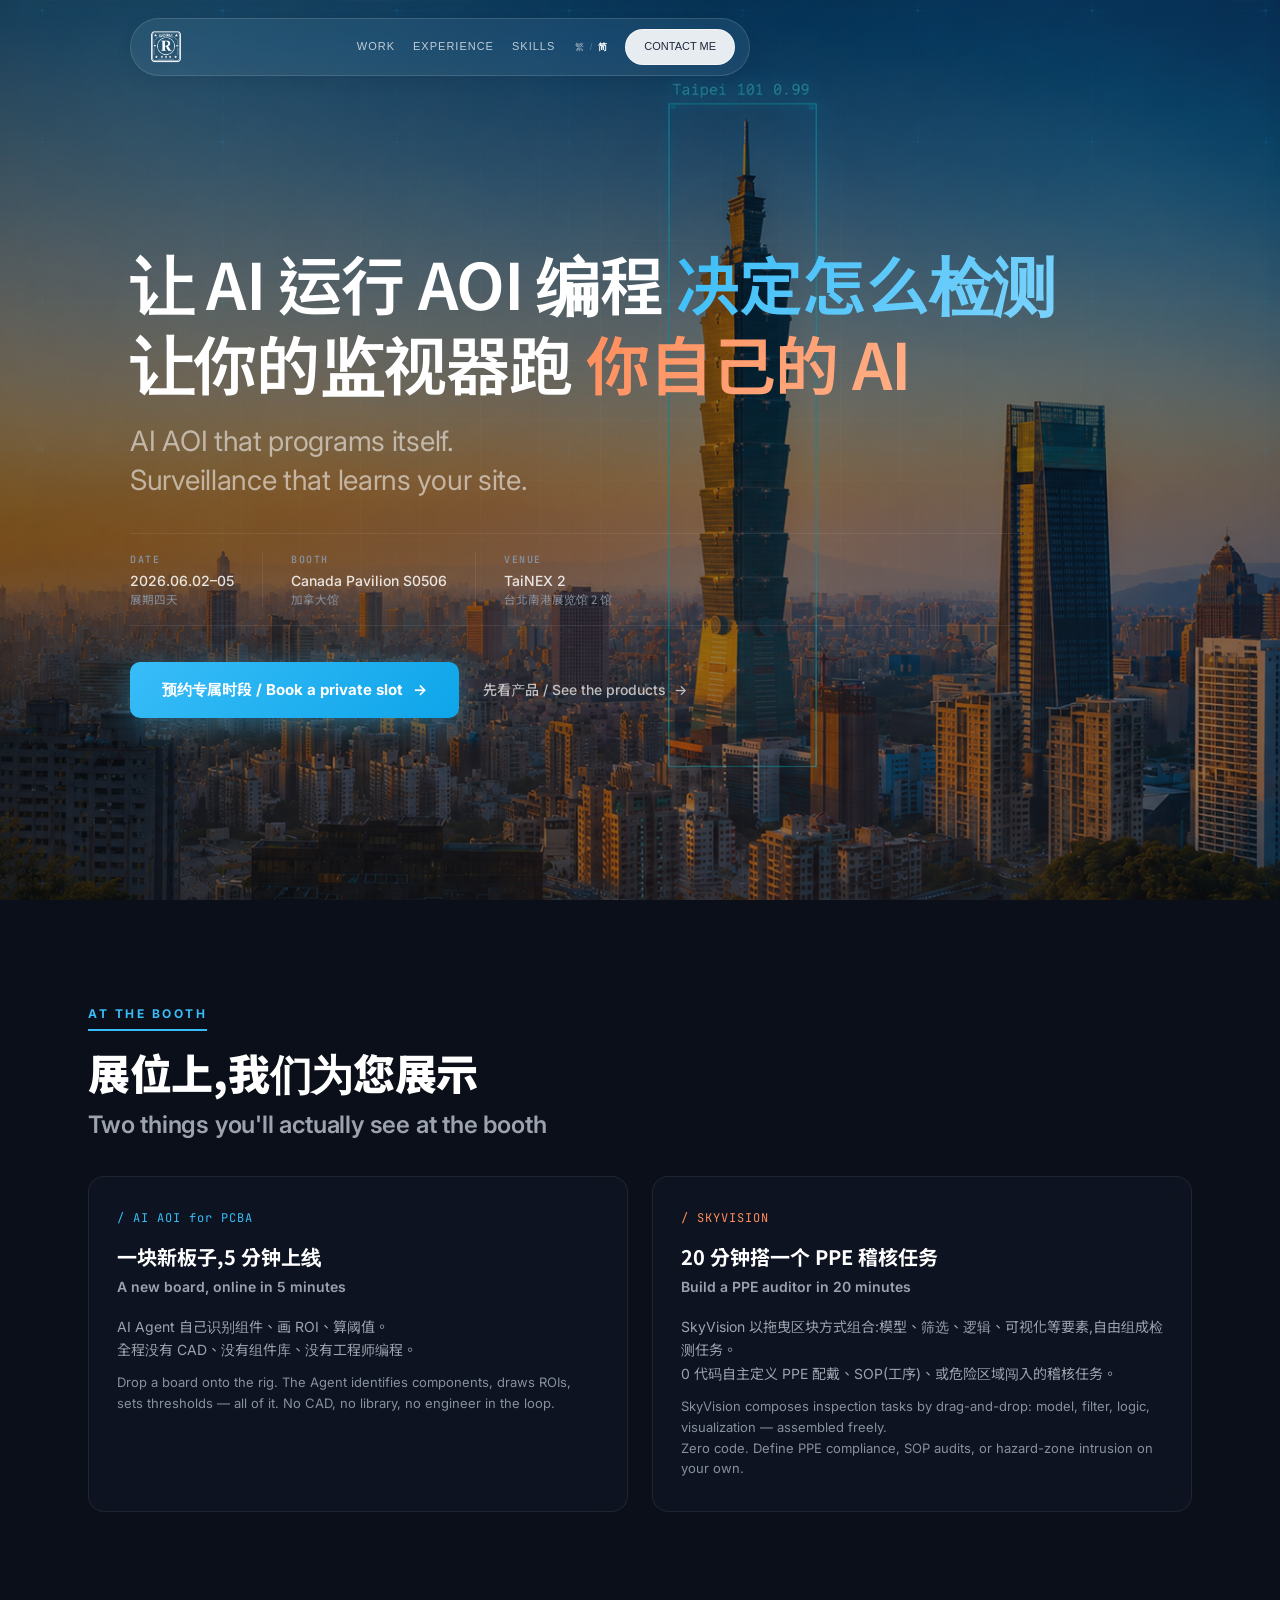
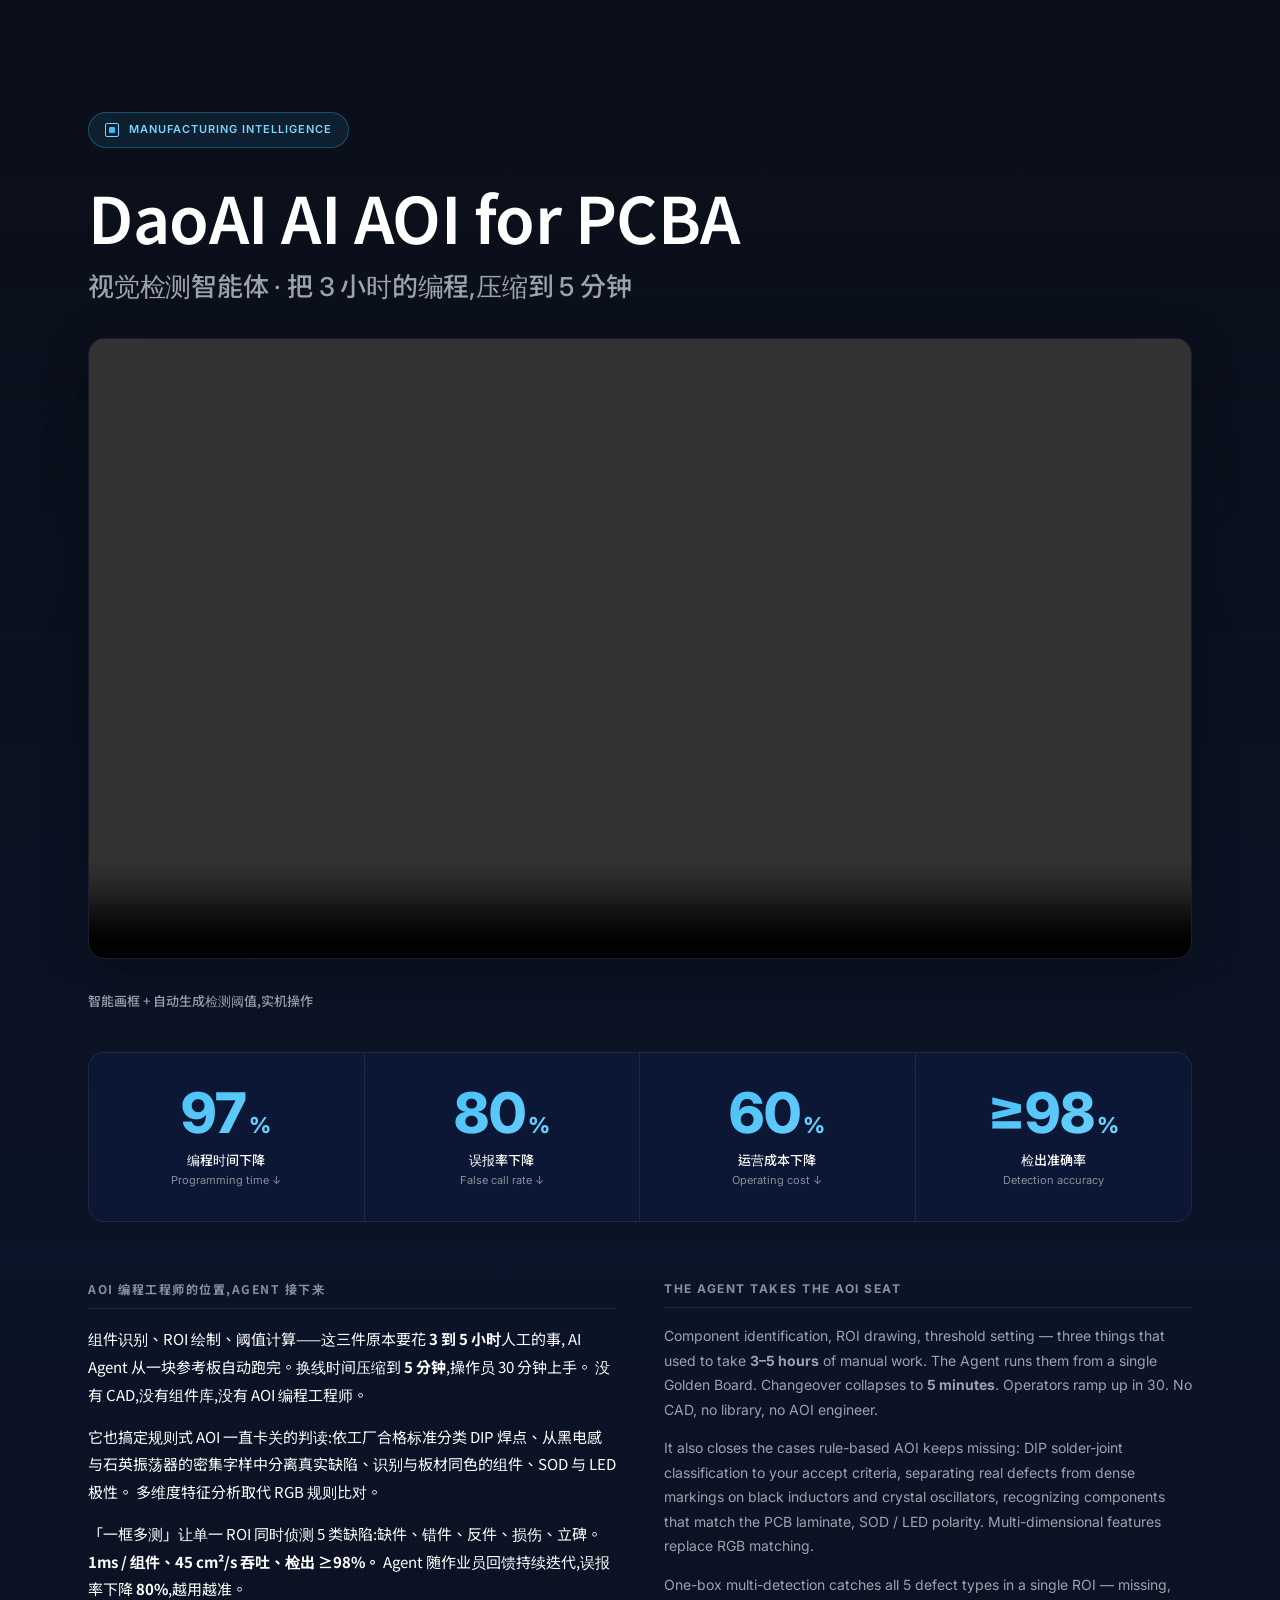
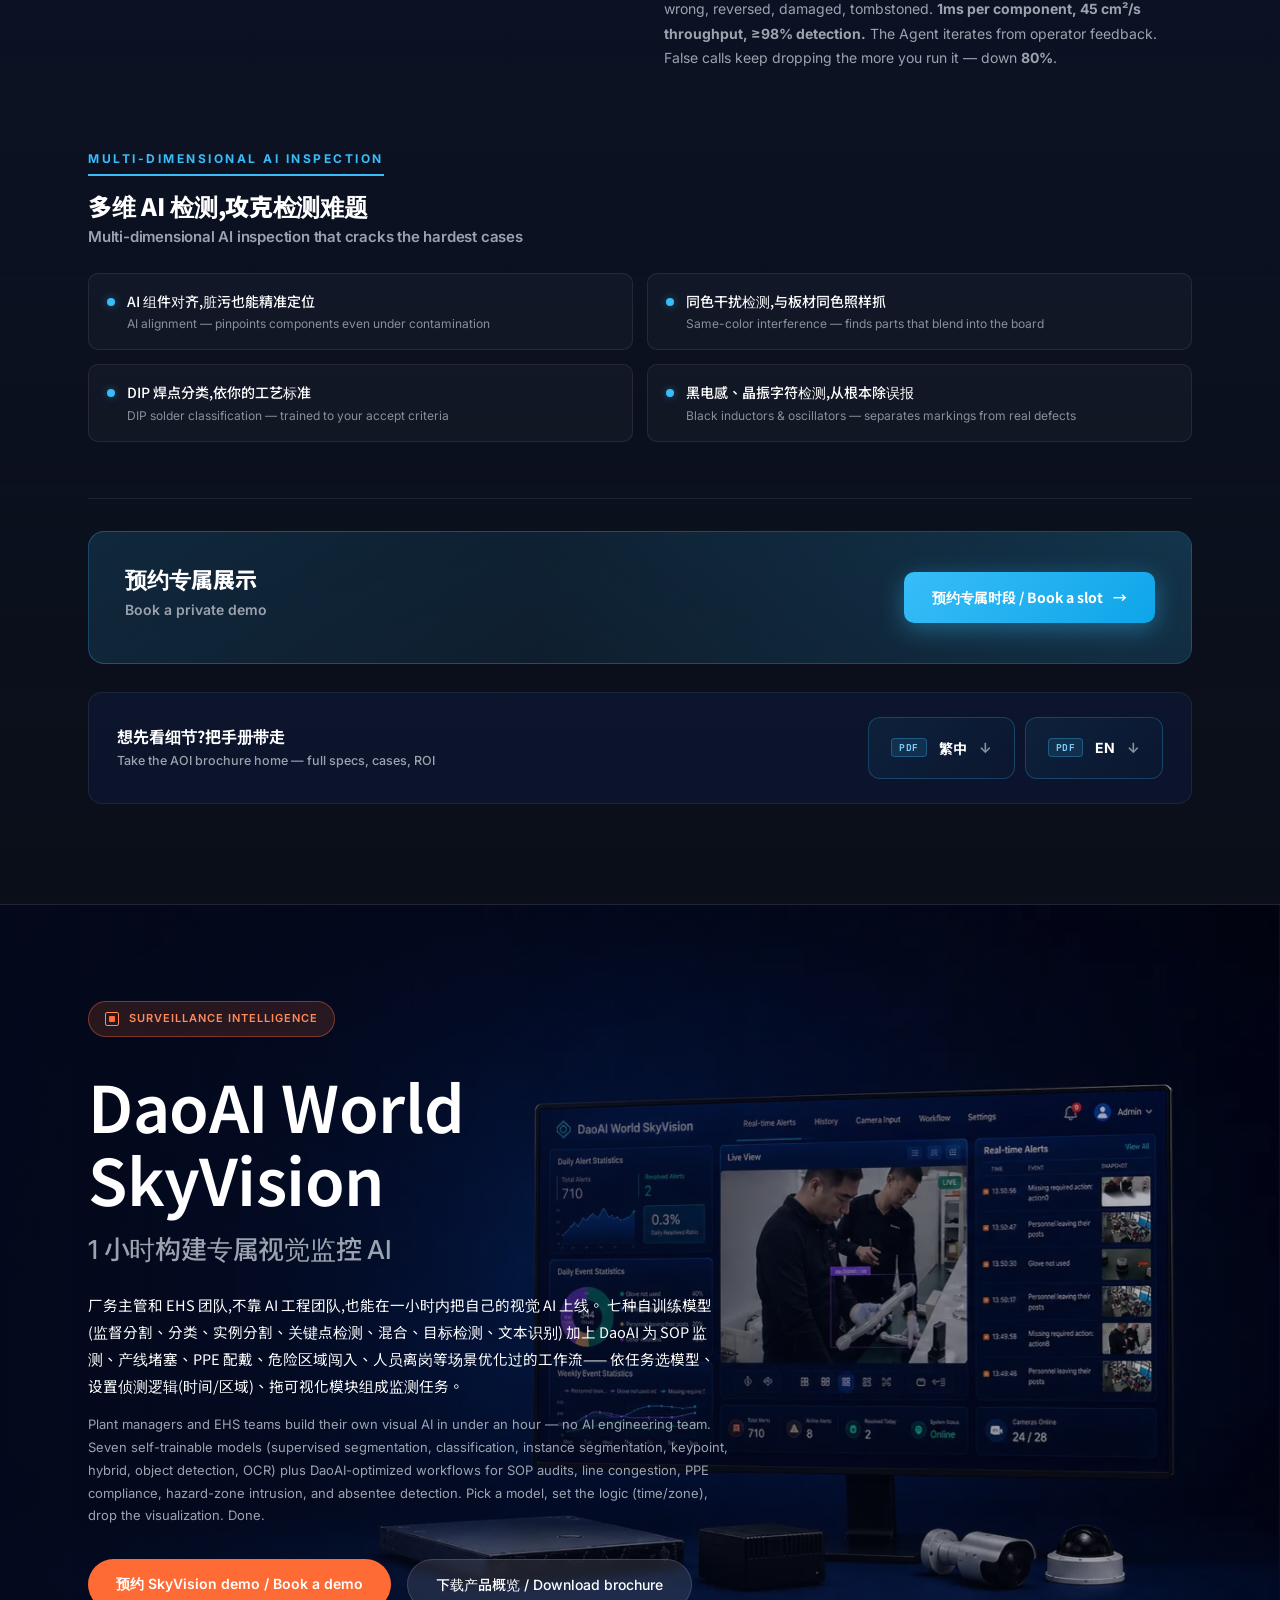
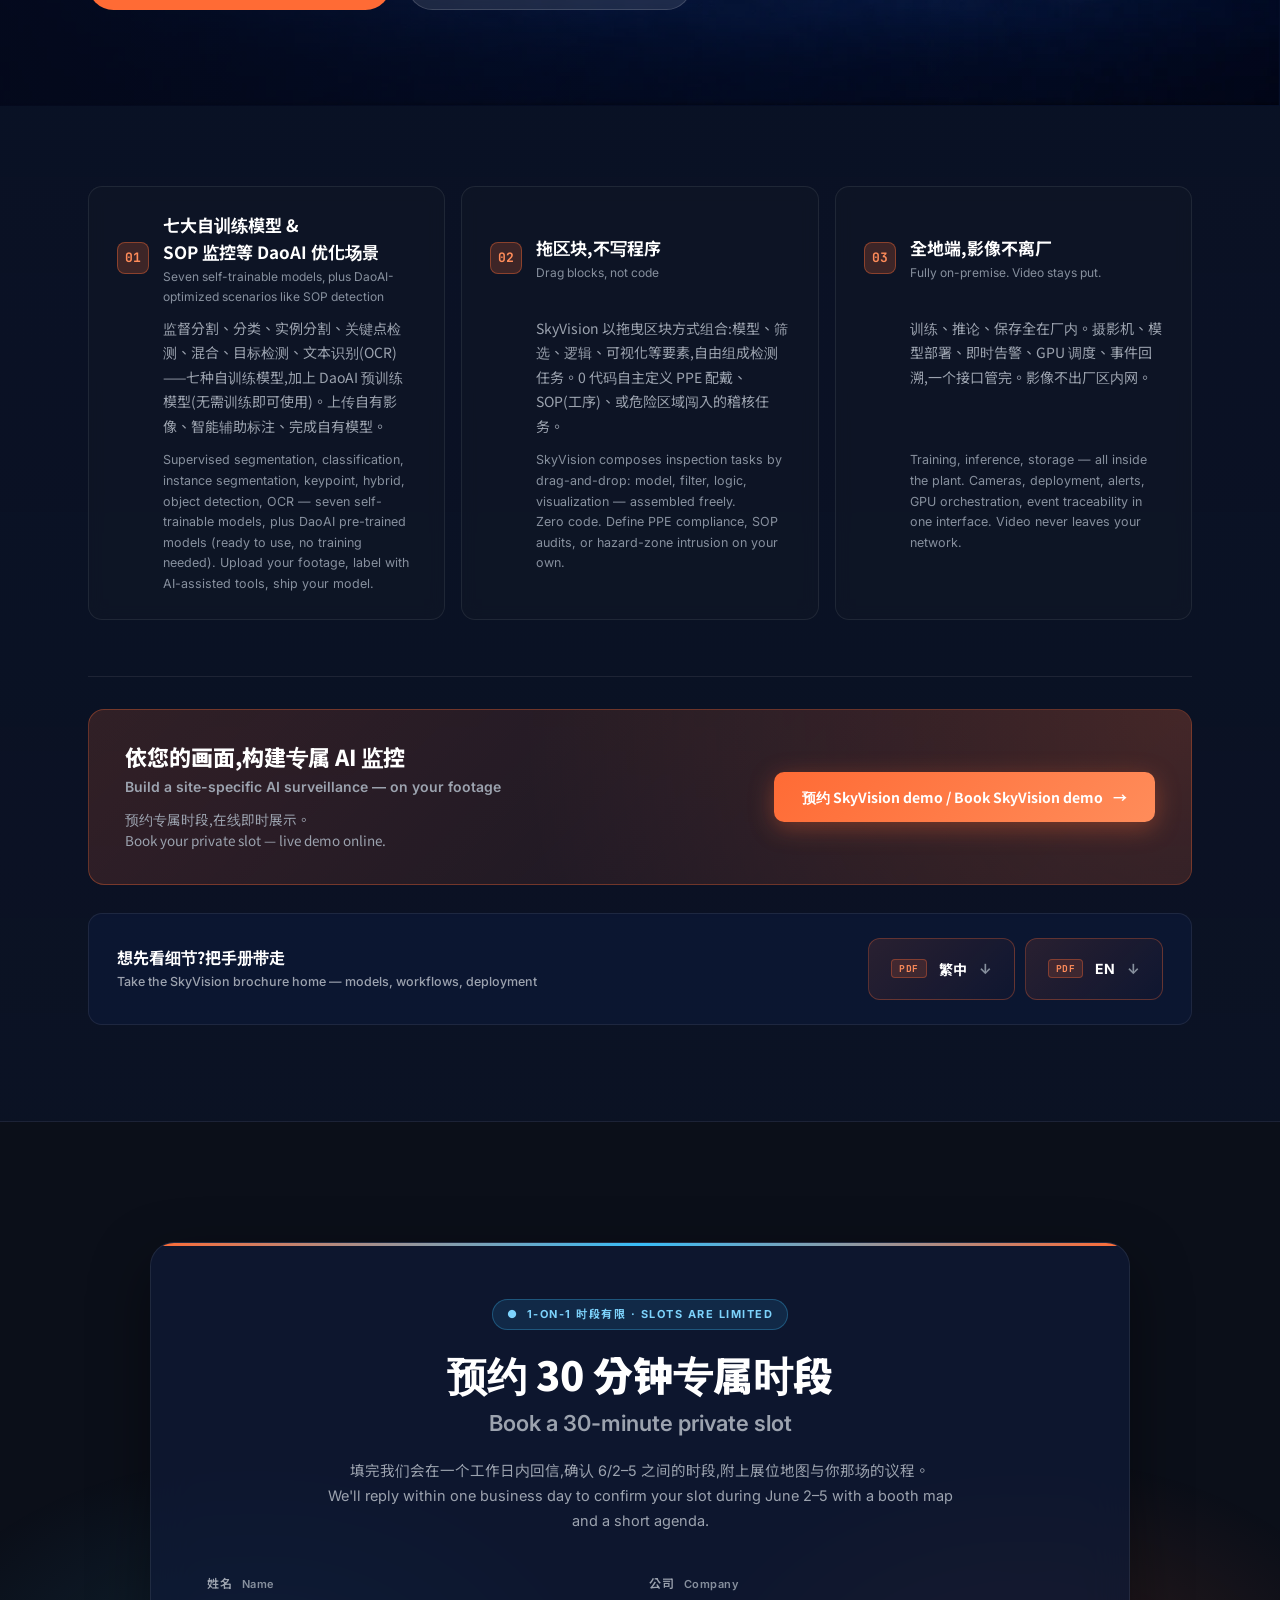
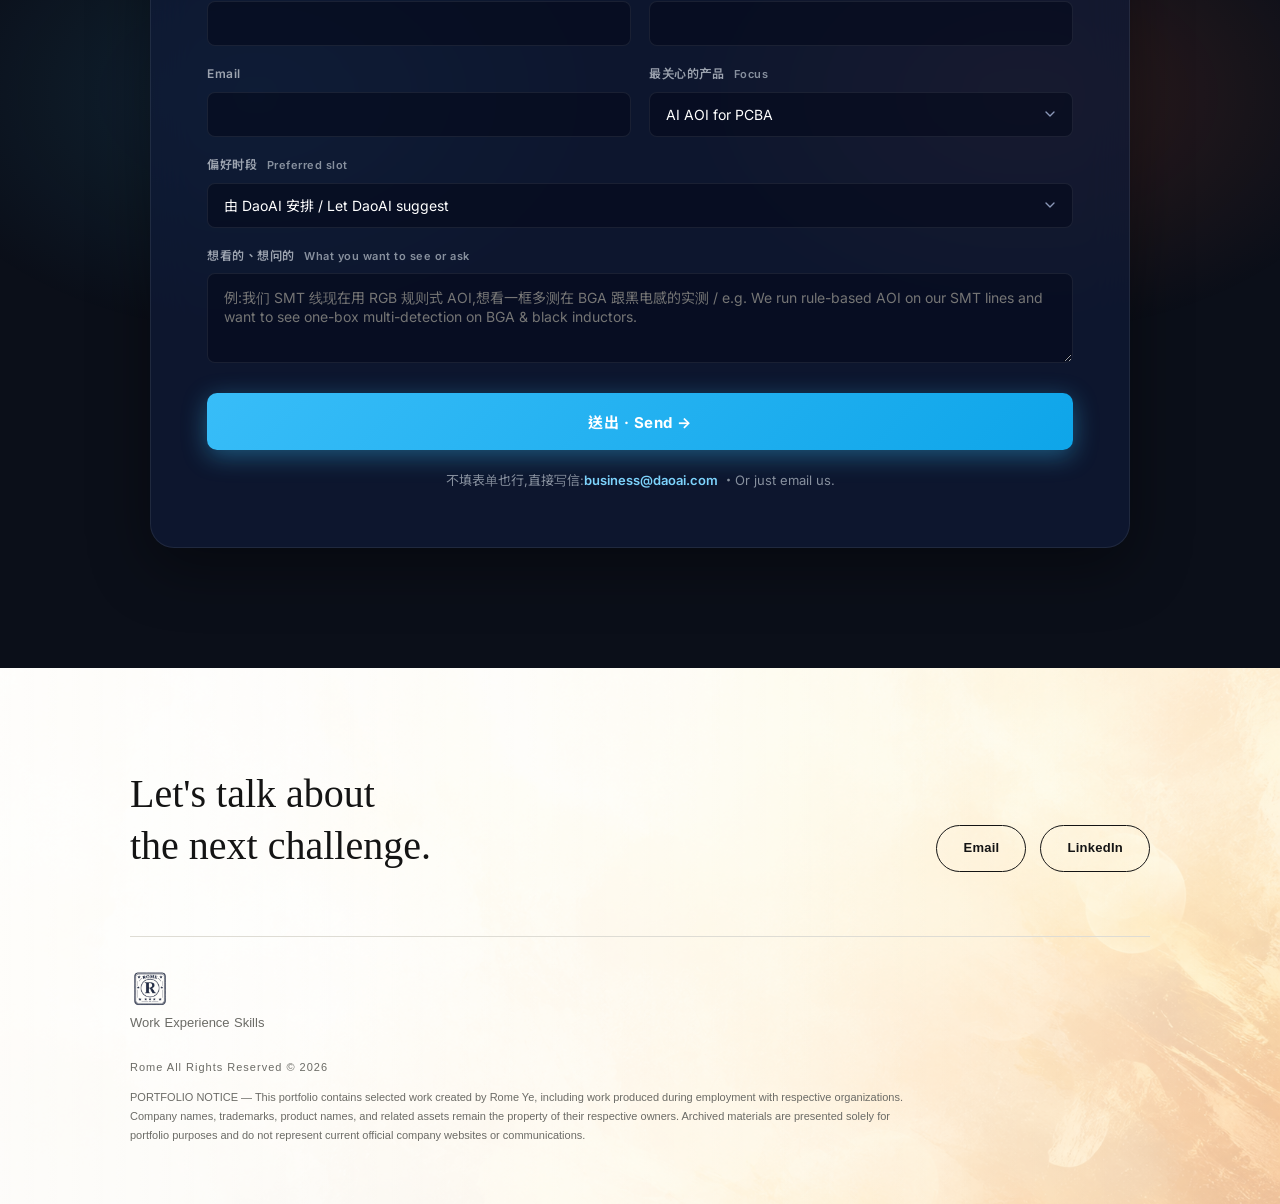
==== innovex-case-study-zh-cn.html @ 5cddb4a9 "Add archived InnoVEX portfolio pages" ====
<!DOCTYPE html>
<html lang="zh-Hans">
<head>
<meta charset="UTF-8">
<meta name="viewport" content="width=device-width, initial-scale=1.0">

<!-- ===== SEO ===== -->
<title>DaoAI @ InnoVEX 2026 加拿大馆 S0506 · AI AOI + SkyVision 视觉 AI 智能体</title>
<meta name="description" content="DaoAI 在 InnoVEX 2026 (06/02–06/05) 加拿大馆 #S0506 展出 AI AOI 视觉检测智能体与 SkyVision 监控平台。AI Agent 接手 AOI 编程,5 分钟上线;用你自己的画面训练专属监控 AI。立即预约 30 分钟专属时段。">
<meta name="keywords" content="InnoVEX 2026, InnoVEX 加拿大馆, Canada Pavilion S0506, DaoAI, AI AOI, AI 视觉检测, 视觉 AI 智能体, SkyVision, 天眼监控, AI 监控, PCBA AOI, SMT AOI, Computex 2026, 台北南港展览馆, TaiNEX 2, AI Agent, 5 分钟编程, 工厂视觉 AI, 自动光学检测, 缺陷检测, 一框多测, BGA 检测, 黑电感 检测, DIP 焊点 检测, SOP 监控, PPE 侦测, EHS, 智能监控, 工厂 AI">
<meta name="author" content="DaoAI Robotics Inc.">
<meta name="robots" content="index, follow, max-image-preview:large, max-snippet:-1, max-video-preview:-1">
<meta name="googlebot" content="index, follow">
<meta name="bingbot" content="index, follow">
<meta http-equiv="content-language" content="zh-Hans-CN">
<meta name="geo.region" content="CN">
<meta name="geo.placename" content="">
<link rel="canonical" href="https://www.daoai.com/zh-cn/innovex">
<link rel="alternate" hreflang="zh-Hans" href="https://www.daoai.com/zh-cn/innovex">
<link rel="alternate" hreflang="zh-Hant" href="https://www.daoai.com/innovex">
<link rel="alternate" hreflang="zh-TW" href="https://www.daoai.com/zh-cn/innovex">
<link rel="alternate" hreflang="en" href="https://www.daoai.com/zh-cn/innovex">
<link rel="alternate" hreflang="x-default" href="https://www.daoai.com/zh-cn/innovex">
<!-- Performance hints -->
<link rel="preload" as="image" href="innovex-hero-data-mesh.webp" fetchpriority="high">
<link rel="dns-prefetch" href="https://www.daoai.com">

<!-- ===== Open Graph (LinkedIn / Facebook) ===== -->
<meta property="og:type" content="event">
<meta property="og:title" content="DaoAI @ InnoVEX 2026 · 加拿大馆 S0506">
<meta property="og:description" content="6/2–6/5 台北南港展览馆 2 馆。AI Agent 接手 AOI 编程、5 分钟上线;用你自己的画面训练专属 AI 监控。预约展位专属时段。">
<meta property="og:url" content="https://www.daoai.com/zh-cn/innovex">
<meta property="og:site_name" content="DaoAI Robotics">
<meta property="og:locale" content="zh_CN">
<meta property="og:locale:alternate" content="en_US">
<meta property="og:image" content="innovex-hero-data-mesh.webp">
<meta property="og:image:width" content="1672">
<meta property="og:image:height" content="941">
<meta property="og:image:alt" content="DaoAI 视觉 AI 智能体 · 台北 InnoVEX 2026">

<!-- ===== Twitter Card ===== -->
<meta name="twitter:card" content="summary_large_image">
<meta name="twitter:title" content="DaoAI @ InnoVEX 2026 · 加拿大馆 S0506">
<meta name="twitter:description" content="AI AOI 5 分钟上线、SkyVision 训你自己的监控 AI。06/02–06/05 台北南港展览馆 2 馆。">
<meta name="twitter:image" content="innovex-hero-data-mesh.webp">

<!-- ===== JSON-LD: Event ===== -->
<script type="application/ld+json">
{
  "@context": "https://schema.org",
  "@type": "ExhibitionEvent",
  "name": "DaoAI @ InnoVEX 2026 · 加拿大馆 S0506",
  "alternateName": ["DaoAI Booth at InnoVEX 2026", "DaoAI Canada Pavilion S0506"],
  "startDate": "2026-06-02T09:30+08:00",
  "endDate": "2026-06-05T15:30+08:00",
  "eventStatus": "https://schema.org/EventScheduled",
  "eventAttendanceMode": "https://schema.org/OfflineEventAttendanceMode",
  "location": {
    "@type": "Place",
    "name": "Canada Pavilion #S0506, TaiNEX 2 / 加拿大馆,台北南港展览馆 2 馆",
    "address": {
      "@type": "PostalAddress",
      "streetAddress": "No. 2, Jingmao 2nd Rd, Sanzhong Village, Nangang District",
      "addressLocality": "Taipei",
      "addressCountry": "TW"
    },
    "geo": {
      "@type": "GeoCoordinates",
      "latitude": 25.0560,
      "longitude": 121.6175
    }
  },
  "organizer": {
    "@type": "Organization",
    "name": "DaoAI Robotics Inc.",
    "url": "https://www.daoai.com",
    "logo": "https://www.daoai.com/hubfs/DaoAI%20Logos%20white%20tranparent.png",
    "sameAs": ["https://www.linkedin.com/company/daoai", "https://www.daoai.com"]
  },
  "performer": { "@type": "Organization", "name": "DaoAI Robotics Inc." },
  "image": "innovex-hero-data-mesh.webp",
  "url": "https://www.daoai.com/innovex",
  "description": "DaoAI 视觉 AI 智能体在 InnoVEX 2026 加拿大馆展出 AI AOI for PCBA 与 SkyVision 监控平台。AI Agent 接手 AOI 编程,5 分钟上线;用自己的画面训练专属监控 AI。",
  "offers": {
    "@type": "Offer",
    "url": "https://www.daoai.com/innovex#book",
    "price": "0",
    "priceCurrency": "TWD",
    "availability": "https://schema.org/InStock",
    "validFrom": "2026-05-13"
  }
}
</script>

<!-- ===== JSON-LD: Organization ===== -->
<script type="application/ld+json">
{
  "@context": "https://schema.org",
  "@type": "Organization",
  "name": "DaoAI Robotics Inc.",
  "alternateName": "DaoAI",
  "url": "https://www.daoai.com",
  "logo": "https://www.daoai.com/hubfs/DaoAI%20Logos%20white%20tranparent.png",
  "description": "视觉 AI 智能体公司,提供 AI AOI 视觉检测与 SkyVision AI 监控平台,总部位于加拿大温哥华。",
  "foundingLocation": {
    "@type": "Place",
    "name": "Vancouver, Canada"
  },
  "sameAs": ["https://www.linkedin.com/company/daoai"],
  "contactPoint": {
    "@type": "ContactPoint",
    "email": "business@daoai.com",
    "contactType": "sales"
  }
}
</script>

<!-- ===== JSON-LD: SoftwareApplication — AI AOI ===== -->
<script type="application/ld+json">
{
  "@context": "https://schema.org",
  "@type": "SoftwareApplication",
  "name": "DaoAI AI AOI for PCBA",
  "alternateName": "AI 视觉检测智能体",
  "applicationCategory": "BusinessApplication",
  "applicationSubCategory": "Automated Optical Inspection / Visual AI",
  "operatingSystem": "Windows, Linux",
  "creator": { "@type": "Organization", "name": "DaoAI Robotics Inc.", "url": "https://www.daoai.com" },
  "publisher": { "@type": "Organization", "name": "DaoAI Robotics Inc." },
  "description": "AI Agent 接手 AOI 编程、判读与调参。一块参考板、5 分钟上线。多维 AI 检测攻克黑电感、晶振、同色干扰、DIP 焊点分类等规则式 AOI 的弱点。",
  "image": "innovex-hero-data-mesh.webp",
  "url": "https://www.daoai.com/zh-tw/aoi",
  "offers": {
    "@type": "Offer",
    "url": "https://www.daoai.com/innovex#book",
    "availability": "https://schema.org/InStock",
    "priceCurrency": "USD",
    "price": "0",
    "priceSpecification": {
      "@type": "PriceSpecification",
      "priceCurrency": "USD",
      "price": "0",
      "description": "Contact DaoAI for enterprise pricing"
    }
  }
}
</script>

<!-- ===== JSON-LD: SoftwareApplication — SkyVision ===== -->
<script type="application/ld+json">
{
  "@context": "https://schema.org",
  "@type": "SoftwareApplication",
  "name": "DaoAI World SkyVision",
  "alternateName": "天眼监控智能体",
  "applicationCategory": "BusinessApplication",
  "applicationSubCategory": "AI Surveillance / Visual AI Platform",
  "operatingSystem": "Windows, Linux",
  "creator": { "@type": "Organization", "name": "DaoAI Robotics Inc.", "url": "https://www.daoai.com" },
  "publisher": { "@type": "Organization", "name": "DaoAI Robotics Inc." },
  "description": "1 小时构建专属视觉监控 AI。七种自训练模型 + DaoAI 为 SOP 监测、产线堵塞、PPE 配戴、危险区域闯入等场景优化的工作流。全本地部署,影像不出厂区内网。",
  "image": "innovex-skyvision-dashboard.webp",
  "url": "https://www.daoai.com/zh-tw/skyvision",
  "offers": {
    "@type": "Offer",
    "url": "https://www.daoai.com/innovex#book",
    "availability": "https://schema.org/InStock",
    "priceCurrency": "USD",
    "price": "0",
    "priceSpecification": {
      "@type": "PriceSpecification",
      "priceCurrency": "USD",
      "price": "0",
      "description": "Contact DaoAI for enterprise pricing"
    }
  }
}
</script>

<!-- ===== JSON-LD: Breadcrumb ===== -->
<script type="application/ld+json">
{
  "@context": "https://schema.org",
  "@type": "BreadcrumbList",
  "itemListElement": [
    { "@type": "ListItem", "position": 1, "name": "DaoAI", "item": "https://www.daoai.com" },
    { "@type": "ListItem", "position": 2, "name": "InnoVEX 2026", "item": "https://www.daoai.com/innovex" }
  ]
}
</script>

<!-- ===== JSON-LD: FAQ (voice / featured snippet) ===== -->
<script type="application/ld+json">
{
  "@context": "https://schema.org",
  "@type": "FAQPage",
  "mainEntity": [
    {
      "@type": "Question",
      "name": "DaoAI 在 InnoVEX 2026 展位在哪里?",
      "acceptedAnswer": {
        "@type": "Answer",
        "text": "加拿大馆 (Canada Pavilion) 展位编号 S0506,位于台北南港展览馆 2 馆 (TaiNEX 2)。展期 2026 年 6 月 2 日至 6 月 5 日。"
      }
    },
    {
      "@type": "Question",
      "name": "如何预约 DaoAI 展位的 1-on-1 时段?",
      "acceptedAnswer": {
        "@type": "Answer",
        "text": "至 daoai.com/innovex 页面填写预约表单,选择 6/2–6/5 之间的 30 分钟专属时段。DaoAI 将在一个工作日内回信确认。"
      }
    },
    {
      "@type": "Question",
      "name": "DaoAI AI AOI 跟传统规则式 AOI 差在哪?",
      "acceptedAnswer": {
        "@type": "Answer",
        "text": "传统 AOI 需 3-5 小时人工编程、依赖 CAD 与组件库。DaoAI AI Agent 从一块 Golden Board 开始,5 分钟自动完成组件识别、ROI 绘制、阈值计算,并能搞定黑电感字符、同色组件、DIP 焊点分类等规则式 AOI 卡关的判读。误报率降 80%,编程时间缩短 97%。"
      }
    },
    {
      "@type": "Question",
      "name": "SkyVision 跟一般监控有什么不同?",
      "acceptedAnswer": {
        "@type": "Answer",
        "text": "SkyVision 是 0 代码的监控工作流平台,厂务主管和 EHS 团队不需 AI 工程师,也能在一小时内训练自己的视觉 AI。七种自训练模型加上 SOP 监测、PPE、产线堵塞等 DaoAI 预训练场景。全本地部署、影像不出厂区内网。"
      }
    }
  ]
}
</script>

<link rel="preconnect" href="https://fonts.googleapis.com">
<link rel="preconnect" href="https://fonts.gstatic.com" crossorigin>
<link href="https://fonts.googleapis.com/css2?family=Inter:wght@400;500;600;700;800&family=Noto+Sans+TC:wght@400;500;700;900&family=JetBrains+Mono:wght@400;600&display=swap" rel="stylesheet">
<style>
  :root {
    /* matches daoai.com — dark bg + sky-blue (AOI) + warm-orange (SkyVision) */
    --navy-900: #0b0f19;        /* body bg — matches site */
    --navy-800: #0d1321;
    --navy-700: #111827;
    --navy-600: #1e293b;
    --navy-500: #FF6B35;        /* SkyVision accent (warm orange) */
    --orange: #38bdf8;          /* primary / AOI accent (sky blue) */
    --orange-soft: #7dd3fc;
    --orange-glow: rgba(56, 189, 248, 0.4);
    --cream: #F5F7F9;
    --text: #FFFFFF;
    --text-dim: #9ca3af;
    --text-faint: #87909E;
    --border: rgba(255, 255, 255, 0.08);
    --card-bg: rgba(17, 24, 39, 0.55);
    --card-bg-hover: rgba(30, 41, 59, 0.78);
  }

  * { margin: 0; padding: 0; box-sizing: border-box; }

  html { scroll-behavior: smooth; }

  body {
    font-family: 'Inter', 'Noto Sans TC', -apple-system, sans-serif;
    color: var(--text);
    background: var(--navy-900);
    line-height: 1.6;
    overflow-x: hidden;
    -webkit-font-smoothing: antialiased;
  }

  .tc { font-family: 'Noto Sans TC', 'Inter', sans-serif; }
  .en { font-family: 'Inter', sans-serif; }
  .mono { font-family: 'JetBrains Mono', monospace; }

  /* ===== Background mesh ===== */
  .bg-mesh {
    position: fixed;
    inset: 0;
    z-index: -2;
    background:
      radial-gradient(ellipse 900px 700px at 12% 8%, rgba(56, 189, 248, 0.22), transparent 60%),
      radial-gradient(ellipse 700px 500px at 90% 20%, rgba(127, 210, 205, 0.12), transparent 60%),
      radial-gradient(ellipse 900px 700px at 60% 100%, rgba(255, 107, 53, 0.12), transparent 65%),
      var(--navy-900);
  }

  .bg-grid {
    position: fixed;
    inset: 0;
    z-index: -1;
    background-image:
      linear-gradient(rgba(255,255,255,0.025) 1px, transparent 1px),
      linear-gradient(90deg, rgba(255,255,255,0.025) 1px, transparent 1px);
    background-size: 60px 60px;
    mask-image: radial-gradient(ellipse at center, black 30%, transparent 80%);
    -webkit-mask-image: radial-gradient(ellipse at center, black 30%, transparent 80%);
    pointer-events: none;
  }

  /* ===== Container ===== */
  .container {
    max-width: 1200px;
    margin: 0 auto;
    padding: 0 48px;
  }

  /* ===== Hero ===== */
  .hero {
    min-height: 100vh;
    display: flex;
    align-items: center;
    padding: 140px 0 80px;
    position: relative;
    overflow: hidden;
    isolation: isolate;
  }

  .hero-bg-video,
  .hero-bg-image {
    position: absolute;
    inset: 0;
    width: 100%;
    height: 100%;
    object-fit: cover;
    z-index: -2;
    pointer-events: none;
  }

  /* Hero bg — data mesh image (faded for elegance) */
  #hero-particles {
    position: absolute;
    inset: 0;
    z-index: -2;
    pointer-events: none;
    background:
      url('TPE BG.png') center right / cover no-repeat,
      #04091C;
    opacity: 0.55;
    overflow: hidden;
  }
  #hero-particles > .hero-grain, #hero-particles .stream { display: none; }

  .hero-bg-mask {
    position: absolute;
    inset: 0;
    z-index: -1;
    pointer-events: none;
    background:
      linear-gradient(90deg, rgba(4, 9, 28, 0.96) 0%, rgba(4, 9, 28, 0.8) 50%, rgba(4, 9, 28, 0.4) 100%),
      linear-gradient(180deg, rgba(4, 9, 28, 0.3) 0%, rgba(4, 9, 28, 0.2) 50%, rgba(4, 9, 28, 0.7) 100%);
  }
  .hero .container { position: relative; z-index: 1; }

  .hero-eyebrow {
    display: inline-flex;
    align-items: center;
    gap: 12px;
    padding: 8px 16px;
    border-radius: 999px;
    background: rgba(255, 255, 255, 0.04);
    border: 1px solid var(--border);
    font-size: 12px;
    font-weight: 500;
    letter-spacing: 1.5px;
    color: var(--text-dim);
    margin-bottom: 32px;
  }

  .hero-eyebrow .dot {
    width: 8px;
    height: 8px;
    background: var(--orange);
    border-radius: 50%;
    box-shadow: 0 0 12px var(--orange-glow);
  }

  .hero-eyebrow .sep { opacity: 0.3; }

  .hero h1 {
    font-family: 'Noto Sans TC', sans-serif;
    font-size: clamp(36px, 5.5vw, 64px);
    font-weight: 600;
    line-height: 1.25;
    margin-bottom: 20px;
    letter-spacing: -0.8px;
  }

  .hero h1 .accent {
    background: linear-gradient(135deg, var(--orange) 0%, var(--orange-soft) 100%);
    -webkit-background-clip: text;
    background-clip: text;
    -webkit-text-fill-color: transparent;
  }
  .hero h1 .accent-sky {
    background: linear-gradient(135deg, #FF8C5A 0%, #FFB088 100%);
    -webkit-background-clip: text;
    background-clip: text;
    -webkit-text-fill-color: transparent;
  }

  .hero h2 {
    font-family: 'Inter', sans-serif;
    font-size: clamp(18px, 2.4vw, 28px);
    font-weight: 400;
    line-height: 1.4;
    color: rgba(255, 255, 255, 0.55);
    margin-bottom: 32px;
    letter-spacing: -0.3px;
  }

  .hero-lede {
    font-size: 17px;
    line-height: 1.7;
    color: var(--text-dim);
    max-width: 720px;
    margin-bottom: 12px;
  }

  .hero-lede.en {
    font-size: 15px;
    color: var(--text-faint);
    margin-bottom: 40px;
  }

  .hero-actions {
    display: flex;
    gap: 16px;
    flex-wrap: wrap;
    margin-top: 36px;
    margin-bottom: 0;
  }

  .btn-primary {
    display: inline-flex;
    align-items: center;
    gap: 10px;
    padding: 16px 32px;
    background: linear-gradient(135deg, var(--orange) 0%, #0ea5e9 100%);
    color: #fff;
    text-decoration: none;
    font-size: 15px;
    font-weight: 700;
    border-radius: 10px;
    box-shadow: 0 6px 30px var(--orange-glow);
    transition: all 0.25s ease;
    position: relative;
    overflow: hidden;
  }

  .btn-primary::before {
    content: '';
    position: absolute;
    inset: 0;
    background: linear-gradient(135deg, rgba(255,255,255,0.2), transparent);
    opacity: 0;
    transition: opacity 0.25s ease;
  }

  .btn-primary:hover { transform: translateY(-2px); box-shadow: 0 10px 40px var(--orange-glow); }
  .btn-primary:hover::before { opacity: 1; }

  .btn-secondary {
    display: inline-flex;
    align-items: center;
    gap: 6px;
    padding: 16px 8px;
    background: transparent;
    color: rgba(255, 255, 255, 0.7);
    text-decoration: none;
    font-size: 14px;
    font-weight: 500;
    border-radius: 0;
    border: none;
    transition: color 0.2s ease;
  }
  .btn-secondary::after {
    content: '→';
    margin-left: 2px;
    transition: transform 0.2s ease;
  }
  .btn-secondary:hover {
    color: #fff;
  }
  .btn-secondary:hover::after { transform: translateX(3px); }

  .hero-meta {
    display: grid !important;
    grid-template-columns: auto auto auto;
    justify-content: start;
    align-items: baseline;
    gap: 0;
    max-width: 900px;
    padding: 18px 0;
    border-top: 1px solid var(--border);
    border-bottom: 1px solid var(--border);
  }

  .meta-cell {
    padding: 0 28px;
    border-right: 1px solid var(--border);
  }
  .meta-cell:first-child { padding-left: 0; }
  .meta-cell:last-child { border-right: none; padding-right: 0; }
  @media (max-width: 700px) {
    .hero-meta { grid-template-columns: 1fr; }
    .meta-cell { padding: 12px 0; border-right: none; border-bottom: 1px solid var(--border); }
    .meta-cell:last-child { border-bottom: none; }
  }

  .meta-label {
    font-family: 'JetBrains Mono', monospace;
    font-size: 10px;
    font-weight: 600;
    letter-spacing: 1.5px;
    text-transform: uppercase;
    color: var(--text-faint);
    margin-bottom: 4px;
  }

  .meta-value {
    font-family: 'Inter', sans-serif;
    font-size: 14px;
    font-weight: 500;
    color: rgba(255, 255, 255, 0.85);
    line-height: 1.3;
  }

  .meta-value .sub {
    display: block;
    font-size: 11.5px;
    font-weight: 400;
    color: var(--text-faint);
    margin-top: 2px;
    font-family: 'Noto Sans TC', sans-serif;
  }

  /* ===== Section ===== */
  section { padding: 100px 0; position: relative; }

  .section-eyebrow {
    display: inline-block;
    font-size: 12px;
    font-weight: 700;
    letter-spacing: 2.5px;
    text-transform: uppercase;
    color: var(--orange);
    margin-bottom: 16px;
    padding-bottom: 6px;
    border-bottom: 2px solid var(--orange);
  }

  .section-title-tc {
    font-family: 'Noto Sans TC', sans-serif;
    font-size: clamp(28px, 3.5vw, 42px);
    font-weight: 900;
    line-height: 1.2;
    margin-bottom: 8px;
    letter-spacing: -0.3px;
  }

  .section-title-en {
    font-size: clamp(18px, 2.2vw, 24px);
    font-weight: 600;
    color: var(--text-dim);
    margin-bottom: 32px;
    letter-spacing: -0.2px;
  }

  .section-lede {
    font-size: 16px;
    line-height: 1.7;
    color: var(--text-dim);
    max-width: 760px;
    margin-bottom: 48px;
  }

  /* ===== Reasons ===== */
  .reasons-grid {
    display: grid;
    grid-template-columns: repeat(2, 1fr);
    gap: 24px;
  }

  .reason-card {
    padding: 32px 28px;
    background: var(--card-bg);
    border: 1px solid var(--border);
    border-radius: 16px;
    backdrop-filter: blur(12px);
    -webkit-backdrop-filter: blur(12px);
    transition: all 0.3s ease;
    position: relative;
    overflow: hidden;
  }

  .reason-card::before {
    content: '';
    position: absolute;
    top: 0; left: 0; right: 0;
    height: 2px;
    background: linear-gradient(90deg, transparent, var(--orange), transparent);
    opacity: 0;
    transition: opacity 0.3s ease;
  }

  .reason-card:hover {
    background: var(--card-bg-hover);
    border-color: rgba(56, 189, 248, 0.3);
    transform: translateY(-4px);
  }

  .reason-card:hover::before { opacity: 1; }

  .reason-num {
    font-family: 'JetBrains Mono', monospace;
    font-size: 12px;
    color: var(--orange);
    margin-bottom: 16px;
    letter-spacing: 1px;
  }

  .reason-sky .reason-num { color: #FF8C5A; }
  .reason-sky::before {
    background: linear-gradient(90deg, transparent, #FF8C5A, transparent);
  }
  .reason-sky:hover {
    border-color: rgba(255, 107, 53, 0.3);
  }

  .reason-title-tc {
    font-family: 'Noto Sans TC', sans-serif;
    font-size: 20px;
    font-weight: 700;
    line-height: 1.3;
    margin-bottom: 6px;
  }

  .reason-title-en {
    font-size: 14px;
    font-weight: 600;
    color: var(--text-dim);
    margin-bottom: 16px;
  }

  .reason-body-tc {
    font-size: 14px;
    line-height: 1.7;
    color: var(--text-dim);
    margin-bottom: 10px;
  }

  .reason-body-en {
    font-size: 13px;
    line-height: 1.6;
    color: var(--text-faint);
  }

  /* ===== Product section (AOI primary) ===== */
  .product-aoi {
    background: linear-gradient(180deg, transparent 0%, rgba(13, 27, 62, 0.4) 50%, transparent 100%);
  }

  .product-tag {
    display: inline-flex;
    align-items: center;
    gap: 10px;
    padding: 8px 16px;
    background: rgba(56, 189, 248, 0.1);
    border: 1px solid rgba(56, 189, 248, 0.3);
    color: var(--orange-soft);
    font-size: 11px;
    font-weight: 600;
    letter-spacing: 1px;
    text-transform: uppercase;
    border-radius: 999px;
    margin-bottom: 32px;
  }

  .product-tag .icon {
    width: 14px;
    height: 14px;
    border: 1.5px solid var(--orange-soft);
    border-radius: 2px;
    position: relative;
  }

  .product-tag .icon::after {
    content: '';
    position: absolute;
    inset: 3px;
    background: var(--orange);
    border-radius: 1px;
  }

  .product-headline-tc {
    font-family: 'Noto Sans TC', sans-serif;
    font-size: clamp(36px, 5vw, 64px);
    font-weight: 600;
    line-height: 1.15;
    margin-bottom: 16px;
    letter-spacing: -0.5px;
  }

  .product-headline-en {
    font-size: clamp(18px, 2.4vw, 26px);
    font-weight: 500;
    color: var(--text-dim);
    margin-bottom: 32px;
    line-height: 1.4;
    letter-spacing: -0.2px;
  }

  /* Product video module */
  .product-video {
    position: relative;
    width: 100%;
    aspect-ratio: 16 / 9;
    border-radius: 16px;
    overflow: hidden;
    background: rgba(4, 9, 28, 0.6);
    border: 1px solid var(--border);
    margin-bottom: 32px;
    box-shadow: 0 12px 48px rgba(0, 0, 0, 0.3);
  }
  .product-video video {
    width: 100%;
    height: 100%;
    display: block;
    object-fit: cover;
  }
  .product-video-caption {
    display: flex;
    align-items: center;
    justify-content: space-between;
    gap: 16px;
    margin-bottom: 40px;
    font-family: 'JetBrains Mono', monospace;
    font-size: 11px;
    font-weight: 600;
    letter-spacing: 1.5px;
    text-transform: uppercase;
    color: var(--text-faint);
  }
  .product-video-caption .tc {
    font-family: 'Noto Sans TC', sans-serif;
    font-size: 13px;
    font-weight: 500;
    color: var(--text-dim);
    letter-spacing: 0;
    text-transform: none;
  }

  /* KPI strip */
  .kpi-strip {
    display: grid;
    grid-template-columns: repeat(4, 1fr);
    gap: 0;
    border: 1px solid var(--border);
    border-radius: 16px;
    overflow: hidden;
    background: rgba(13, 27, 62, 0.6);
    backdrop-filter: blur(8px);
    -webkit-backdrop-filter: blur(8px);
    margin-bottom: 56px;
  }

  .kpi {
    padding: 32px 20px;
    text-align: center;
    border-right: 1px solid var(--border);
    position: relative;
    transition: background 0.25s ease;
  }

  .kpi:last-child { border-right: none; }
  .kpi:hover { background: rgba(56, 189, 248, 0.05); }

  .kpi-num {
    font-family: 'Inter', sans-serif;
    font-size: clamp(40px, 4.5vw, 56px);
    font-weight: 800;
    line-height: 1;
    background: linear-gradient(135deg, var(--orange) 0%, var(--orange-soft) 100%);
    -webkit-background-clip: text;
    background-clip: text;
    -webkit-text-fill-color: transparent;
  }

  .kpi-num .unit {
    font-size: 22px;
    margin-left: 2px;
  }

  .kpi-label-tc {
    font-family: 'Noto Sans TC', sans-serif;
    font-size: 13px;
    font-weight: 500;
    color: var(--text);
    margin-top: 10px;
    line-height: 1.4;
  }

  .kpi-label-en {
    font-size: 11px;
    color: var(--text-faint);
    margin-top: 3px;
  }

  /* Bilingual two-column */
  .bilingual-two-col {
    display: grid;
    grid-template-columns: 1fr 1fr;
    gap: 48px;
    margin-bottom: 56px;
  }

  .col-tc h3, .col-en h3 {
    font-size: 12px;
    font-weight: 700;
    letter-spacing: 1.5px;
    text-transform: uppercase;
    color: var(--text-faint);
    margin-bottom: 16px;
    padding-bottom: 8px;
    border-bottom: 1px solid var(--border);
  }

  .col-tc {
    font-family: 'Noto Sans TC', sans-serif;
    font-size: 15px;
    line-height: 1.85;
    color: var(--text);
  }

  .col-en {
    font-family: 'Inter', sans-serif;
    font-size: 14px;
    line-height: 1.75;
    color: var(--text-dim);
  }

  .col-tc p, .col-en p { margin-bottom: 14px; }

  /* Hard cases */
  .cases-row {
    display: grid;
    grid-template-columns: repeat(2, 1fr);
    gap: 14px;
    margin-top: 8px;
  }

  .case-chip {
    display: flex;
    align-items: flex-start;
    gap: 12px;
    padding: 16px 18px;
    background: rgba(255, 255, 255, 0.03);
    border: 1px solid var(--border);
    border-radius: 10px;
    transition: all 0.2s ease;
  }

  .case-chip:hover {
    border-color: rgba(56, 189, 248, 0.3);
    background: rgba(56, 189, 248, 0.04);
  }

  .case-chip-icon {
    flex-shrink: 0;
    width: 8px;
    height: 8px;
    background: var(--orange);
    border-radius: 50%;
    margin-top: 8px;
    box-shadow: 0 0 8px var(--orange-glow);
  }

  .case-chip-tc {
    font-family: 'Noto Sans TC', sans-serif;
    font-size: 14px;
    font-weight: 500;
    color: var(--text);
    margin-bottom: 2px;
  }

  .case-chip-en {
    font-size: 12px;
    color: var(--text-faint);
  }

  /* ===== SkyVision (secondary) ===== */
  .product-sky {
    border-top: 1px solid var(--border);
    border-bottom: 1px solid var(--border);
    background: linear-gradient(180deg, rgba(7, 17, 46, 0.6) 0%, rgba(13, 27, 62, 0.3) 100%);
    padding: 0 !important;
  }

  /* Full-bleed top — text + dashboard bg */
  .sky-hero-band {
    position: relative;
    padding: 96px 0;
    background:
      linear-gradient(90deg, rgba(4, 9, 28, 0.92) 0%, rgba(4, 9, 28, 0.55) 50%, rgba(4, 9, 28, 0.25) 100%),
      url('innovex-skyvision-dashboard.webp') right center / auto 100% no-repeat,
      #07112e;
  }
  .sky-hero-band > .container { position: relative; }
  .sky-left { max-width: 640px; }

  /* Bottom — cards in normal container, padded back in */
  .sky-bottom { padding: 80px 0 96px; }

  .sky-layout { display: block; }

  @media (max-width: 900px) {
    .sky-hero-band { padding: 64px 0; background-position: center; }
    .sky-bottom { padding: 56px 0 72px; }
  }

  .sky-left .product-tag { background: rgba(255, 107, 53, 0.15); border-color: rgba(255, 107, 53, 0.4); color: #FF8C5A; }
  .sky-left .product-tag .icon { border-color: #FF8C5A; }
  .sky-left .product-tag .icon::after { background: var(--navy-500); }

  /* SkyVision CTA row — official pill style */
  .sky-cta-row {
    display: flex;
    gap: 16px;
    flex-wrap: wrap;
    margin-top: 32px;
  }
  .sky-btn-primary {
    display: inline-flex;
    align-items: center;
    padding: 14px 28px;
    background: #FF6B35;
    color: #fff;
    text-decoration: none;
    font-size: 14px;
    font-weight: 600;
    border-radius: 999px;
    border: none;
    cursor: pointer;
    font-family: inherit;
    transition: all 0.2s ease;
  }
  .sky-btn-primary:hover {
    background: #FF8C5A;
    transform: translateY(-1px);
    box-shadow: 0 8px 24px rgba(255, 107, 53, 0.4);
  }
  .sky-btn-secondary {
    display: inline-flex;
    align-items: center;
    padding: 14px 28px;
    background: rgba(255, 255, 255, 0.1);
    color: #fff;
    text-decoration: none;
    font-size: 14px;
    font-weight: 500;
    border-radius: 999px;
    border: 1px solid rgba(255, 255, 255, 0.15);
    cursor: pointer;
    font-family: inherit;
    backdrop-filter: blur(4px);
    -webkit-backdrop-filter: blur(4px);
    transition: all 0.2s ease;
  }
  .sky-btn-secondary:hover {
    background: rgba(255, 255, 255, 0.2);
    border-color: rgba(255, 255, 255, 0.3);
  }
  @media (max-width: 640px) {
    .sky-cta-row { gap: 12px; }
    .sky-btn-primary, .sky-btn-secondary {
      width: 100%;
      justify-content: center;
      padding: 13px 20px;
      font-size: 13px;
    }
  }

  .sky-highlights {
    display: grid;
    grid-template-columns: repeat(3, 1fr);
    grid-template-rows: auto 1fr auto;
    gap: 16px;
  }
  @media (max-width: 900px) {
    .sky-highlights { grid-template-columns: 1fr; }
    .product-sky { background-position: center center; }
  }

  .sky-card {
    padding: 24px 28px;
    background: var(--card-bg);
    border: 1px solid var(--border);
    border-radius: 14px;
    backdrop-filter: blur(8px);
    -webkit-backdrop-filter: blur(8px);
    transition: all 0.25s ease;
    display: grid;
    grid-template-rows: subgrid;
    grid-row: span 3;
    row-gap: 0;
  }
  .sky-card-body-en { padding-left: 46px; padding-top: 12px; }
  @media (max-width: 900px) {
    .sky-card { display: block; }
  }

  .sky-card:hover {
    background: var(--card-bg-hover);
    border-color: rgba(255, 107, 53, 0.4);
    transform: translateX(4px);
  }

  .sky-card-head {
    display: flex;
    align-items: center;
    gap: 14px;
    margin-bottom: 10px;
  }

  .sky-card-num {
    width: 32px;
    height: 32px;
    border-radius: 8px;
    background: rgba(255, 107, 53, 0.2);
    border: 1px solid rgba(255, 107, 53, 0.4);
    display: flex;
    align-items: center;
    justify-content: center;
    font-family: 'JetBrains Mono', monospace;
    font-size: 13px;
    font-weight: 700;
    color: #FF8C5A;
    flex-shrink: 0;
  }

  .sky-card-title-tc {
    font-family: 'Noto Sans TC', sans-serif;
    font-size: 17px;
    font-weight: 700;
    color: var(--text);
  }

  .sky-card-title-en {
    font-size: 12px;
    color: var(--text-faint);
    margin-top: 2px;
  }

  .sky-card-body-tc {
    font-family: 'Noto Sans TC', sans-serif;
    font-size: 14px;
    line-height: 1.75;
    color: var(--text-dim);
    margin-bottom: auto;
    padding-left: 46px;
  }

  .sky-card-body-en {
    font-size: 12.5px;
    line-height: 1.65;
    color: var(--text-faint);
    padding-left: 46px;
  }

  /* ===== Trust strip ===== */
  .trust {
    padding: 72px 0 80px;
  }

  .trust-eyebrow {
    text-align: center;
    font-size: 12px;
    font-weight: 600;
    letter-spacing: 2px;
    text-transform: uppercase;
    color: var(--text-faint);
    margin-bottom: 32px;
  }

  .trust-eyebrow .sep { margin: 0 12px; opacity: 0.4; }

  .trust-logos {
    display: flex;
    justify-content: center;
    align-items: center;
    gap: 56px;
    flex-wrap: wrap;
    opacity: 0.65;
    filter: grayscale(0.2);
    transition: opacity 0.3s ease;
  }

  .trust-logos:hover { opacity: 0.85; }

  .trust-logos img {
    height: 36px;
    width: auto;
    max-width: 160px;
    object-fit: contain;
  }

  /* ===== Booking ===== */
  .booking {
    padding: 120px 0;
    position: relative;
  }

  .booking::before {
    content: '';
    position: absolute;
    inset: 0;
    background:
      radial-gradient(ellipse 600px 400px at 20% 50%, rgba(56, 189, 248, 0.12), transparent 60%),
      radial-gradient(ellipse 600px 400px at 80% 50%, rgba(255, 107, 53, 0.15), transparent 60%);
    z-index: -1;
  }

  .booking-card {
    max-width: 980px;
    margin: 0 auto;
    padding: 56px;
    background: rgba(15, 26, 56, 0.7);
    border: 1px solid var(--border);
    border-radius: 24px;
    backdrop-filter: blur(20px);
    -webkit-backdrop-filter: blur(20px);
    box-shadow: 0 20px 60px rgba(0, 0, 0, 0.4);
    position: relative;
    overflow: hidden;
  }

  .booking-card::before {
    content: '';
    position: absolute;
    top: 0; left: 0; right: 0;
    height: 3px;
    background: linear-gradient(90deg, var(--navy-500), var(--orange), var(--navy-500));
  }

  .booking-head {
    text-align: center;
    margin-bottom: 40px;
  }

  .booking-eyebrow {
    display: inline-flex;
    align-items: center;
    gap: 8px;
    padding: 6px 14px;
    background: rgba(56, 189, 248, 0.12);
    border: 1px solid rgba(56, 189, 248, 0.3);
    color: var(--orange-soft);
    border-radius: 999px;
    font-size: 11px;
    font-weight: 700;
    letter-spacing: 1.5px;
    text-transform: uppercase;
    margin-bottom: 20px;
  }

  .booking-title-tc {
    font-family: 'Noto Sans TC', sans-serif;
    font-size: clamp(28px, 3.5vw, 40px);
    font-weight: 900;
    line-height: 1.2;
    margin-bottom: 8px;
  }

  .booking-title-en {
    font-size: clamp(16px, 2vw, 22px);
    font-weight: 600;
    color: var(--text-dim);
    margin-bottom: 16px;
  }

  .booking-lede {
    font-size: 14.5px;
    line-height: 1.75;
    color: var(--text-dim);
    max-width: 640px;
    margin: 0 auto;
  }

  .form-grid {
    display: grid;
    grid-template-columns: 1fr 1fr;
    gap: 18px;
    margin-bottom: 18px;
  }

  .form-field { display: flex; flex-direction: column; gap: 8px; }

  .form-field.full { grid-column: span 2; }

  .form-label {
    font-size: 12px;
    font-weight: 600;
    letter-spacing: 0.5px;
    color: var(--text-dim);
  }

  .form-label .en {
    font-size: 11px;
    color: var(--text-faint);
    margin-left: 6px;
  }

  .form-input, .form-select, .form-textarea {
    padding: 13px 16px;
    background: rgba(4, 9, 28, 0.6);
    border: 1px solid var(--border);
    border-radius: 8px;
    color: var(--text);
    font-family: inherit;
    font-size: 14px;
    transition: all 0.2s ease;
  }

  .form-input:focus, .form-select:focus, .form-textarea:focus {
    outline: none;
    border-color: var(--orange);
    background: rgba(4, 9, 28, 0.85);
    box-shadow: 0 0 0 3px rgba(56, 189, 248, 0.15);
  }

  .form-textarea {
    resize: vertical;
    min-height: 90px;
    font-family: inherit;
  }

  .form-select {
    appearance: none;
    background-image: url("data:image/svg+xml;charset=UTF-8,%3csvg xmlns='http://www.w3.org/2000/svg' viewBox='0 0 24 24' fill='none' stroke='%238a98b8' stroke-width='2' stroke-linecap='round' stroke-linejoin='round'%3e%3cpolyline points='6 9 12 15 18 9'/%3e%3c/svg%3e");
    background-repeat: no-repeat;
    background-position: right 14px center;
    background-size: 16px;
    padding-right: 40px;
  }

  .form-submit {
    width: 100%;
    margin-top: 12px;
    padding: 18px;
    background: linear-gradient(135deg, var(--orange) 0%, #0ea5e9 100%);
    color: #fff;
    border: none;
    border-radius: 10px;
    font-family: inherit;
    font-size: 15px;
    font-weight: 700;
    letter-spacing: 0.5px;
    cursor: pointer;
    transition: all 0.25s ease;
    box-shadow: 0 6px 24px var(--orange-glow);
  }

  .form-submit:hover {
    transform: translateY(-2px);
    box-shadow: 0 10px 36px var(--orange-glow);
  }

  .form-foot {
    margin-top: 20px;
    text-align: center;
    font-size: 13px;
    color: var(--text-faint);
  }

  .form-foot a {
    color: var(--orange-soft);
    text-decoration: none;
    font-weight: 600;
  }

  .form-foot a:hover { text-decoration: underline; }

  /* ===== Form success + error states ===== */
  .form-message {
    margin-top: 14px;
    padding: 12px 16px;
    border-radius: 8px;
    font-size: 13.5px;
    line-height: 1.55;
  }
  .form-message.error {
    background: rgba(252, 165, 165, 0.08);
    border: 1px solid rgba(252, 165, 165, 0.35);
    color: #fca5a5;
  }
  .form-message.error a {
    color: #fca5a5;
    text-decoration: underline;
  }

  .form-success {
    text-align: center;
    padding: 48px 24px 32px;
    background: rgba(56, 189, 248, 0.06);
    border: 1px solid rgba(56, 189, 248, 0.25);
    border-radius: 14px;
    margin: 8px 0 8px;
  }
  .success-icon {
    width: 64px;
    height: 64px;
    margin: 0 auto 20px;
    border-radius: 50%;
    background: rgba(56, 189, 248, 0.15);
    border: 2px solid var(--orange);
    display: flex;
    align-items: center;
    justify-content: center;
    font-size: 32px;
    font-weight: 700;
    color: var(--orange);
    line-height: 1;
  }
  .success-title {
    font-family: 'Noto Sans TC', sans-serif;
    font-size: 22px;
    font-weight: 800;
    color: var(--text);
    margin-bottom: 4px;
  }
  .success-title-en {
    font-size: 14px;
    font-weight: 600;
    color: var(--text-dim);
    margin-bottom: 16px;
  }
  .success-body {
    font-size: 14px;
    line-height: 1.7;
    color: var(--text-dim);
    max-width: 540px;
    margin: 0 auto;
  }

  /* Submit button states */
  .form-submit:disabled {
    opacity: 0.6;
    cursor: not-allowed;
    transform: none !important;
  }

  /* ===== Product footer (CTA + manuals, per product) ===== */
  .product-footer {
    margin-top: 56px;
    padding-top: 32px;
    border-top: 1px solid var(--border);
  }

  .pf-cta-card {
    display: grid;
    grid-template-columns: 1fr auto;
    align-items: center;
    gap: 32px;
    padding: 32px 36px;
    background: linear-gradient(135deg, rgba(56, 189, 248, 0.14), rgba(56, 189, 248, 0.03));
    border: 1px solid rgba(56, 189, 248, 0.3);
    border-radius: 16px;
    margin-bottom: 28px;
    position: relative;
    overflow: hidden;
  }
  .pf-cta-card::before {
    content: '';
    position: absolute;
    inset: 0;
    background: radial-gradient(circle at top right, rgba(56, 189, 248, 0.18), transparent 60%);
    pointer-events: none;
  }
  .product-sky .pf-cta-card {
    background: linear-gradient(135deg, rgba(255, 107, 53, 0.16), rgba(255, 107, 53, 0.03));
    border-color: rgba(255, 107, 53, 0.35);
  }
  .product-sky .pf-cta-card::before {
    background: radial-gradient(circle at top right, rgba(255, 107, 53, 0.2), transparent 60%);
  }

  .pf-cta-title-tc {
    font-family: 'Noto Sans TC', sans-serif;
    font-size: 22px;
    font-weight: 800;
    color: var(--text);
    line-height: 1.3;
    margin-bottom: 6px;
    position: relative;
  }
  .pf-cta-title-en {
    font-size: 14px;
    font-weight: 600;
    color: var(--text-dim);
    margin-bottom: 10px;
    position: relative;
  }
  .pf-cta-body {
    font-family: 'Noto Sans TC', sans-serif;
    font-size: 13.5px;
    color: var(--text-dim);
    line-height: 1.6;
    position: relative;
  }

  .pf-cta-btn {
    display: inline-flex;
    align-items: center;
    gap: 10px;
    padding: 14px 28px;
    background: linear-gradient(135deg, var(--orange), #0ea5e9);
    color: #fff;
    text-decoration: none;
    font-size: 14px;
    font-weight: 700;
    border-radius: 10px;
    box-shadow: 0 6px 24px var(--orange-glow);
    transition: all 0.2s ease;
    white-space: nowrap;
    position: relative;
    font-family: 'Noto Sans TC', sans-serif;
  }
  .pf-cta-btn:hover {
    transform: translateY(-2px);
    box-shadow: 0 10px 32px var(--orange-glow);
  }
  .product-sky .pf-cta-btn {
    background: linear-gradient(135deg, #FF6B35, #FF8C5A);
    box-shadow: 0 6px 24px rgba(255, 107, 53, 0.35);
  }
  .product-sky .pf-cta-btn:hover {
    box-shadow: 0 10px 32px rgba(255, 107, 53, 0.45);
  }

  @media (max-width: 700px) {
    .pf-cta-card {
      grid-template-columns: 1fr;
      gap: 20px;
      padding: 24px 22px;
    }
    .pf-cta-btn { width: 100%; justify-content: center; }
  }

  .pf-block-label {
    font-family: 'JetBrains Mono', monospace;
    font-size: 10.5px;
    font-weight: 600;
    letter-spacing: 1.5px;
    text-transform: uppercase;
    color: var(--text-faint);
    margin-bottom: 14px;
  }

  /* Manuals card (secondary CTA — take the brochure) */
  .pf-manuals {
    display: grid;
    grid-template-columns: 1fr auto;
    align-items: center;
    gap: 24px;
    padding: 24px 28px;
    background: rgba(13, 27, 62, 0.5);
    border: 1px solid var(--border);
    border-radius: 14px;
  }
  .pf-manuals-head { display: flex; flex-direction: column; gap: 4px; }
  .pf-manuals-title-tc {
    font-family: 'Noto Sans TC', sans-serif;
    font-size: 16px;
    font-weight: 700;
    color: var(--text);
    line-height: 1.4;
  }
  .pf-manuals-title-en {
    font-size: 12.5px;
    font-weight: 500;
    color: var(--text-dim);
  }
  @media (max-width: 700px) {
    .pf-manuals {
      grid-template-columns: 1fr;
      gap: 16px;
      padding: 20px 22px;
    }
  }

  .pf-pill-row {
    display: flex;
    gap: 10px;
    flex-wrap: wrap;
  }

  .pf-pill {
    display: inline-flex;
    align-items: center;
    gap: 12px;
    padding: 20px 22px;
    cursor: pointer;
    font-family: inherit;
    background: linear-gradient(135deg, rgba(56, 189, 248, 0.08), rgba(56, 189, 248, 0.02));
    border: 1px solid rgba(56, 189, 248, 0.25);
    border-radius: 12px;
    color: var(--text);
    text-decoration: none;
    font-size: 14px;
    font-weight: 700;
    transition: all 0.25s ease;
  }

  .pf-pill:hover {
    border-color: var(--orange);
    background: linear-gradient(135deg, rgba(56, 189, 248, 0.14), rgba(56, 189, 248, 0.04));
    transform: translateY(-2px);
    box-shadow: 0 8px 24px rgba(56, 189, 248, 0.18);
  }

  .pf-pill .pf-tag {
    font-family: 'JetBrains Mono', monospace;
    font-size: 9.5px;
    font-weight: 700;
    color: var(--orange-soft);
    background: rgba(56, 189, 248, 0.12);
    border: 1px solid rgba(56, 189, 248, 0.3);
    padding: 2px 7px;
    border-radius: 4px;
    letter-spacing: 0.5px;
  }

  .pf-pill .pf-lang {
    font-family: 'Noto Sans TC', sans-serif;
    font-size: 12.5px;
    color: var(--text-dim);
    margin-left: 4px;
  }

  .pf-pill .pf-arrow {
    color: var(--text-faint);
    font-size: 14px;
    transition: color 0.2s ease, transform 0.2s ease;
  }

  .pf-pill:hover .pf-arrow {
    color: var(--orange);
    transform: translateY(2px);
  }

  /* SkyVision variant — orange accent */
  .product-sky .pf-pill {
    background: linear-gradient(135deg, rgba(255, 107, 53, 0.12), rgba(255, 107, 53, 0.02));
    border-color: rgba(255, 107, 53, 0.3);
  }
  .product-sky .pf-pill .pf-tag {
    color: #FF8C5A;
    background: rgba(255, 107, 53, 0.15);
    border-color: rgba(255, 107, 53, 0.35);
  }
  .product-sky .pf-pill:hover {
    border-color: var(--navy-500);
    background: linear-gradient(135deg, rgba(255, 107, 53, 0.18), rgba(255, 107, 53, 0.05));
    box-shadow: 0 8px 24px rgba(255, 107, 53, 0.25);
  }
  .product-sky .pf-pill:hover .pf-arrow { color: #FF8C5A; }

  /* Remote demo card */
  .pf-demo {
    display: flex;
    flex-direction: column;
    justify-content: space-between;
    padding: 20px 22px;
    background: linear-gradient(135deg, rgba(56, 189, 248, 0.08), rgba(56, 189, 248, 0.02));
    border: 1px solid rgba(56, 189, 248, 0.25);
    border-radius: 12px;
    text-decoration: none;
    transition: all 0.25s ease;
  }

  .pf-demo:hover {
    border-color: var(--orange);
    background: linear-gradient(135deg, rgba(56, 189, 248, 0.14), rgba(56, 189, 248, 0.04));
    transform: translateY(-2px);
    box-shadow: 0 8px 24px rgba(56, 189, 248, 0.18);
  }

  .product-sky .pf-demo {
    background: linear-gradient(135deg, rgba(255, 107, 53, 0.12), rgba(255, 107, 53, 0.02));
    border-color: rgba(255, 107, 53, 0.3);
  }

  .product-sky .pf-demo:hover {
    border-color: var(--navy-500);
    background: linear-gradient(135deg, rgba(255, 107, 53, 0.18), rgba(255, 107, 53, 0.05));
    box-shadow: 0 8px 24px rgba(255, 107, 53, 0.25);
  }

  .pf-demo-title-tc {
    font-family: 'Noto Sans TC', sans-serif;
    font-size: 15.5px;
    font-weight: 700;
    color: var(--text);
    line-height: 1.4;
    margin-bottom: 2px;
  }

  .pf-demo-title-en {
    font-size: 12px;
    color: var(--text-dim);
    margin-bottom: 12px;
  }

  .pf-demo-foot {
    display: flex;
    justify-content: space-between;
    align-items: center;
    font-family: 'JetBrains Mono', monospace;
    font-size: 11px;
    font-weight: 600;
    letter-spacing: 1px;
    text-transform: uppercase;
    color: var(--orange-soft);
  }

  .product-sky .pf-demo-foot { color: #FF8C5A; }

  .pf-demo-foot .arrow { font-size: 16px; }

  /* ===== Responsive ===== */
  @media (max-width: 900px) {
    .container { padding: 0 24px; }
    .hero { padding: 120px 0 60px; }
    .hero-lede { display: none !important; }
    .hero-meta { grid-template-columns: 1fr 1fr; }
    .meta-cell:nth-child(2) { border-right: none; }
    .meta-cell:nth-child(1), .meta-cell:nth-child(2) { border-bottom: 1px solid var(--border); }
    .reasons-grid { grid-template-columns: 1fr; }
    .kpi-strip { grid-template-columns: 1fr 1fr; }
    .kpi:nth-child(1), .kpi:nth-child(2) { border-bottom: 1px solid var(--border); }
    .kpi:nth-child(2) { border-right: none; }
    .bilingual-two-col { grid-template-columns: 1fr; gap: 28px; }
    .cases-row { grid-template-columns: 1fr; }
    .sky-layout { grid-template-columns: 1fr; gap: 32px; }
    .product-footer { grid-template-columns: 1fr; gap: 24px; }
    .booking { padding: 80px 0; }
    .booking-card { padding: 32px 24px; }
    .form-grid { grid-template-columns: 1fr; }
    .form-field.full { grid-column: auto; }
    section { padding: 72px 0; }
  }

  /* ===== Mobile (≤640px) ===== */
  @media (max-width: 640px) {
    .container { padding: 0 20px; }
    .hero {
      min-height: 100vh;
      min-height: 100dvh;
      padding: 130px 0 0;
      display: flex;
      align-items: stretch;
    }
    .hero .container {
      display: flex !important;
      flex-direction: column;
      width: 100%;
    }
    /* push meta + buttons to bottom of viewport */
    .hero-meta { margin-top: auto !important; }
    .hero-actions { margin-top: 16px !important; margin-bottom: 0 !important; }
    /* Stronger mask so text reads over busy bg */
    .hero-bg-mask {
      background:
        linear-gradient(180deg, rgba(4, 9, 28, 0.78) 0%, rgba(4, 9, 28, 0.55) 40%, rgba(4, 9, 28, 0.92) 100%) !important;
    }
    .hero h1 {
      font-size: 36px !important;
      line-height: 1.25 !important;
      margin-bottom: 14px !important;
      letter-spacing: -0.3px !important;
    }
    .hero h2 {
      font-size: 20px !important;
      line-height: 1.35 !important;
      margin-bottom: 22px !important;
    }
    .hero-lede { display: none !important; }
    .hero-actions { flex-direction: column; gap: 12px !important; margin-bottom: 36px !important; }
    .btn-primary, .btn-secondary {
      width: 100%;
      justify-content: center;
      padding: 14px 24px !important;
      font-size: 14px !important;
    }
    /* Single-row inline meta on mobile */
    .hero-meta {
      grid-template-columns: none !important;
      display: flex !important;
      flex-wrap: nowrap;
      gap: 0;
      padding: 12px 0 !important;
      font-size: 11.5px;
      align-items: center;
    }
    .meta-cell {
      padding: 0 10px !important;
      border-right: 1px solid var(--border) !important;
      border-bottom: none !important;
      flex: 0 0 auto;
      min-width: 0;
    }
    .meta-cell:first-child { padding-left: 0 !important; }
    .meta-cell:last-child { border-right: none !important; padding-right: 0 !important; }
    .meta-label { font-size: 9px !important; margin-bottom: 2px !important; letter-spacing: 1px !important; }
    .meta-value { font-size: 12px !important; font-weight: 600 !important; line-height: 1.2 !important; }
    .meta-value .sub { display: none !important; } /* drop subtitle on mobile to fit one row */

    /* Section spacing tighter */
    section { padding: 56px 0; }
    .product-headline-tc { font-size: 28px !important; line-height: 1.2; }
    .product-headline-en { font-size: 16px !important; margin-bottom: 24px !important; }
    .section-title-tc { font-size: 24px !important; line-height: 1.3; }
    .kpi-num { font-size: 32px !important; }
    .kpi { padding: 20px 16px !important; }
    .reason-card { padding: 24px 20px !important; }
    .sky-card { padding: 20px !important; }

    /* Product footer CTA tighter */
    .pf-cta-card { padding: 22px 20px !important; grid-template-columns: 1fr !important; gap: 18px !important; }
    .pf-cta-title-tc { font-size: 18px !important; }
    .pf-cta-btn {
      padding: 12px 16px !important;
      font-size: 13px !important;
      width: 100% !important;
      justify-content: center !important;
      white-space: normal !important;
      text-align: center;
      line-height: 1.35;
      box-sizing: border-box;
    }
    .pf-manuals { padding: 20px !important; }
    .pf-pill { padding: 14px 16px !important; font-size: 13px !important; }

    /* On mobile: no separate band — blend with section background */
    .sky-hero-band {
      background: transparent !important;
      padding: 0 !important;
    }
    .sky-bottom { padding: 32px 0 56px !important; }
    /* zoom 30% + anchor right; parent clips overflow */
    .sky-left { overflow: hidden; }
    .sky-mobile-img {
      display: block;
      width: 130%;
      max-width: 130%;
      height: auto;
      margin: 8px 0 24px auto;
      margin-left: -30%;
      border-radius: 12px;
      border: 1px solid rgba(255, 107, 53, 0.25);
    }
  }

  /* ===== Hero header transparent override (loaded AFTER official site CSS) ===== */
  .header-nav{backdrop-filter:none!important;-webkit-backdrop-filter:none!important;background:transparent!important;border-bottom:none!important}
</style>
<!-- Official DaoAI site shell CSS (auto-syncs with daoai.com) -->
<link href="module_DaoAI_Header_v3.min.css" rel="stylesheet">
<link href="module_DaoAI_Footer.min.css" rel="stylesheet">
<!-- Override official CSS that breaks .hero-* layouts (must come AFTER official CSS) -->
<style>
  .header-nav{backdrop-filter:none!important;-webkit-backdrop-filter:none!important;background:transparent!important;border-bottom:none!important}
  .daoai-mobile-menu-checkbox{display:none!important}
  /* Official footer CSS has [class*=hero-]{display:block!important} — override here */
  .hero-meta{display:grid!important}
  .hero-actions{display:flex!important}
  .hero-eyebrow{display:inline-flex!important}
  .hero-bg-image,.hero-bg-video,.hero-bg-mask{display:block!important;position:absolute!important}
  .mobile-br { display: none; }
  .sky-mobile-img { display: none; }
  @media (max-width: 900px) {
    .hero-lede{display:none!important}
    .hero-meta{display:flex!important;flex-wrap:nowrap}
    .mobile-br { display: inline; }
    .hero h1 .hide-mobile { display: none; }
    .sky-mobile-img { display: block; }
    /* Hero bg anchor on mobile: pull image to right so Taipei 101 / detection boxes show */
    .hero-bg-image { object-position: 70% center !important; }
  }
</style>
<link href="skyvision-portfolio-shell.css" rel="stylesheet">
<style>
  .hero > .container {
    width: 100%;
    max-width: 1100px;
    padding-left: 40px;
    padding-right: 40px;
    box-sizing: border-box;
  }
  .hero-bg-mask {
    display: none !important;
  }
  #brochure-modal,
  #daoai-mobile-menu-toggle {
    display: none !important;
    visibility: hidden !important;
    pointer-events: none !important;
  }
  @media (max-width: 700px) {
    .hero > .container {
      padding-left: 14px;
      padding-right: 14px;
    }
  }
  @media (max-width: 900px) {
    #hero-particles {
      background-size: auto 120% !important;
      background-position: 60% 0% !important;
    }
    .hero-actions {
      flex-direction: row !important;
      flex-wrap: nowrap !important;
      gap: 8px !important;
    }
    .hero-actions .btn-primary,
    .hero-actions .btn-secondary {
      width: auto !important;
      min-width: 0;
      justify-content: center;
      padding: 12px clamp(8px, 2vw, 24px) !important;
      border-radius: 50px !important;
      font-size: clamp(8px, 2.55vw, 12px) !important;
      white-space: nowrap;
    }
    .hero-actions .btn-primary {
      flex: 0 0 auto;
    }
    .hero-actions .btn-secondary {
      flex: 0 0 auto;
      color: #fff;
      background: rgba(255, 255, 255, 0.1);
      border: 1px solid rgba(255, 255, 255, 0.1);
      backdrop-filter: blur(10px);
      -webkit-backdrop-filter: blur(10px);
    }
  }
</style>
</head>
<body>

<div class="portfolio-header">
  <div class="portfolio-wrap">
    <nav class="portfolio-nav" aria-label="Portfolio navigation">
      <a class="portfolio-logo" href="index.html" aria-label="Back to portfolio"><img src="Rome Logo.png" alt="Rome"></a>
      <div class="portfolio-navlinks" id="portfolioNavLinks">
        <a href="index.html#work">Work</a>
        <a href="index.html#experience">Experience</a>
        <a href="index.html#skills">Skills</a>
        <span class="portfolio-language-switcher" aria-label="Language"><a href="innovex-case-study.html" lang="zh-TW">繁</a><span>/</span><a class="active" href="innovex-case-study-zh-cn.html" lang="zh-CN" aria-current="page">简</a></span>
        <a class="portfolio-contact-link" href="index.html#contact">Contact Me</a>
      </div>
      <button type="button" class="portfolio-nav-toggle" id="portfolioNavToggle" aria-label="Menu" aria-expanded="false"><span></span><span></span><span></span></button>
    </nav>
  </div>
</div>

<div class="bg-mesh"></div>
<div class="bg-grid"></div>

<!-- ===== NAV (daoai.com site-shell header) ===== -->
<input type="checkbox" id="daoai-mobile-menu-toggle" class="daoai-mobile-menu-checkbox" style="display:none">
<!--#include virtual="/_partials/nav-zh-cn.html" -->
<!--#include virtual="/_partials/drawer-zh-cn.html" -->

<!-- ===== HERO ===== -->
<section class="hero">
  <div id="hero-particles" aria-hidden="true">
    <div class="hero-grain"></div>
    <span class="stream s1"></span>
    <span class="stream s2"></span>
    <span class="stream s3"></span>
  </div>
  <div class="hero-bg-mask" aria-hidden="true"></div>
  <div class="container">

    <h1 class="tc">
      让 AI 运行 AOI 编程<span class="hide-mobile"> </span><br class="mobile-br"><span class="accent">决定怎么检测</span><br>
      让你的监视器跑<span class="hide-mobile"> </span><br class="mobile-br"><span class="accent-sky">你自己的 AI</span>
    </h1>
    <h2 class="en">AI AOI that programs itself.<br>Surveillance that learns your site.</h2>


    <div class="hero-meta">
      <div class="meta-cell">
        <div class="meta-label">Date</div>
        <div class="meta-value">2026.06.02–05<span class="sub">展期四天</span></div>
      </div>
      <div class="meta-cell">
        <div class="meta-label">Booth</div>
        <div class="meta-value">Canada Pavilion S0506<span class="sub">加拿大馆</span></div>
      </div>
      <div class="meta-cell">
        <div class="meta-label">Venue</div>
        <div class="meta-value">TaiNEX 2<span class="sub">台北南港展览馆 2 馆</span></div>
      </div>
    </div>

    <div class="hero-actions">
      <a href="#book" class="btn-primary">
        预约专属时段 / Book a private slot <span>→</span>
      </a>
      <a href="#products" class="btn-secondary">
        先看产品 / See the products
      </a>
    </div>
  </div>
</section>

<!-- ===== REASONS ===== -->
<section id="reasons">
  <div class="container">
    <div class="section-eyebrow">At the booth</div>
    <h2 class="section-title-tc">展位上,我们为您展示</h2>
    <p class="section-title-en">Two things you'll actually see at the booth</p>

    <div class="reasons-grid">
      <div class="reason-card">
        <div class="reason-num mono">/ AI AOI for PCBA</div>
        <div class="reason-title-tc">一块新板子,5 分钟上线</div>
        <div class="reason-title-en">A new board, online in 5 minutes</div>
        <div class="reason-body-tc">
          AI Agent 自己识别组件、画 ROI、算阈值。<br>全程没有 CAD、没有组件库、没有工程师编程。
        </div>
        <div class="reason-body-en">
          Drop a board onto the rig. The Agent identifies components, draws ROIs, sets thresholds — all of it. No CAD, no library, no engineer in the loop.
        </div>
      </div>

      <div class="reason-card reason-sky">
        <div class="reason-num mono">/ SKYVISION</div>
        <div class="reason-title-tc">20 分钟搭一个 PPE 稽核任务</div>
        <div class="reason-title-en">Build a PPE auditor in 20 minutes</div>
        <div class="reason-body-tc">
          SkyVision 以拖曳区块方式组合:模型、筛选、逻辑、可视化等要素,自由组成检测任务。<br>
          0 代码自主定义 PPE 配戴、SOP(工序)、或危险区域闯入的稽核任务。
        </div>
        <div class="reason-body-en">
          SkyVision composes inspection tasks by drag-and-drop: model, filter, logic, visualization — assembled freely.<br>
          Zero code. Define PPE compliance, SOP audits, or hazard-zone intrusion on your own.
        </div>
      </div>

    </div>
  </div>
</section>

<!-- ===== AOI PRIMARY ===== -->
<section id="products" class="product-aoi">
  <div class="container">
    <div class="product-tag">
      <span class="icon"></span>
      Manufacturing Intelligence
    </div>
    <h2 class="product-headline-tc">DaoAI AI AOI for PCBA</h2>
    <h3 class="product-headline-en">视觉检测智能体 · 把 3 小时的编程,压缩到 5 分钟</h3>

    <div class="product-video">
      <video src="daoai-ai-programming-cn-v2.mp4" controls playsinline preload="metadata" aria-label="DaoAI AI AOI 智能画框与自动生成检测阈值实机操作示范视频">
        您的浏览器不支持 HTML5 视频。请<a href="daoai-ai-programming-cn-v2.mp4">下载视频</a>观看。
      </video>
    </div>
    <div class="product-video-caption">
      <span class="tc">智能画框 + 自动生成检测阈值,实机操作</span>
    </div>

    <div class="kpi-strip">
      <div class="kpi">
        <div class="kpi-num">97<span class="unit">%</span></div>
        <div class="kpi-label-tc">编程时间下降</div>
        <div class="kpi-label-en">Programming time ↓</div>
      </div>
      <div class="kpi">
        <div class="kpi-num">80<span class="unit">%</span></div>
        <div class="kpi-label-tc">误报率下降</div>
        <div class="kpi-label-en">False call rate ↓</div>
      </div>
      <div class="kpi">
        <div class="kpi-num">60<span class="unit">%</span></div>
        <div class="kpi-label-tc">运营成本下降</div>
        <div class="kpi-label-en">Operating cost ↓</div>
      </div>
      <div class="kpi">
        <div class="kpi-num">≥98<span class="unit">%</span></div>
        <div class="kpi-label-tc">检出准确率</div>
        <div class="kpi-label-en">Detection accuracy</div>
      </div>
    </div>

    <div class="bilingual-two-col">
      <div class="col-tc">
        <h3>AOI 编程工程师的位置,Agent 接下来</h3>
        <p>
          组件识别、ROI 绘制、阈值计算——这三件原本要花 <strong>3 到 5 小时</strong>人工的事,
          AI Agent 从一块参考板自动跑完。换线时间压缩到 <strong>5 分钟</strong>,操作员 30 分钟上手。
          没有 CAD,没有组件库,没有 AOI 编程工程师。
        </p>
        <p>
          它也搞定规则式 AOI 一直卡关的判读:依工厂合格标准分类 DIP 焊点、从黑电感与石英振荡器的密集字样中分离真实缺陷、识别与板材同色的组件、SOD 与 LED 极性。
          多维度特征分析取代 RGB 规则比对。
        </p>
        <p>
          「一框多测」让单一 ROI 同时侦测 5 类缺陷:缺件、错件、反件、损伤、立碑。
          <strong>1ms / 组件、45 cm²/s 吞吐、检出 ≥98%。</strong>
          Agent 随作业员回馈持续迭代,误报率下降 <strong>80%</strong>,越用越准。
        </p>
      </div>
      <div class="col-en">
        <h3>The Agent takes the AOI seat</h3>
        <p>
          Component identification, ROI drawing, threshold setting — three things that used to take
          <strong>3–5 hours</strong> of manual work. The Agent runs them from a single Golden Board.
          Changeover collapses to <strong>5 minutes</strong>. Operators ramp up in 30. No CAD, no library, no AOI engineer.
        </p>
        <p>
          It also closes the cases rule-based AOI keeps missing: DIP solder-joint classification to your
          accept criteria, separating real defects from dense markings on black inductors and crystal
          oscillators, recognizing components that match the PCB laminate, SOD / LED polarity.
          Multi-dimensional features replace RGB matching.
        </p>
        <p>
          One-box multi-detection catches all 5 defect types in a single ROI — missing, wrong, reversed,
          damaged, tombstoned. <strong>1ms per component, 45 cm²/s throughput, ≥98% detection.</strong>
          The Agent iterates from operator feedback. False calls keep dropping the more you run it — down <strong>80%</strong>.
        </p>
      </div>
    </div>

    <div class="section-eyebrow" style="margin-top: 8px;">Multi-dimensional AI inspection</div>
    <h3 class="section-title-tc" style="font-size: 24px; margin-bottom: 4px;">多维 AI 检测,攻克检测难题</h3>
    <p class="section-title-en" style="font-size: 15px; margin-bottom: 24px;">Multi-dimensional AI inspection that cracks the hardest cases</p>

    <div class="cases-row">
      <div class="case-chip">
        <div class="case-chip-icon"></div>
        <div>
          <div class="case-chip-tc">AI 组件对齐,脏污也能精准定位</div>
          <div class="case-chip-en">AI alignment — pinpoints components even under contamination</div>
        </div>
      </div>
      <div class="case-chip">
        <div class="case-chip-icon"></div>
        <div>
          <div class="case-chip-tc">同色干扰检测,与板材同色照样抓</div>
          <div class="case-chip-en">Same-color interference — finds parts that blend into the board</div>
        </div>
      </div>
      <div class="case-chip">
        <div class="case-chip-icon"></div>
        <div>
          <div class="case-chip-tc">DIP 焊点分类,依你的工艺标准</div>
          <div class="case-chip-en">DIP solder classification — trained to your accept criteria</div>
        </div>
      </div>
      <div class="case-chip">
        <div class="case-chip-icon"></div>
        <div>
          <div class="case-chip-tc">黑电感、晶振字符检测,从根本除误报</div>
          <div class="case-chip-en">Black inductors &amp; oscillators — separates markings from real defects</div>
        </div>
      </div>
    </div>

    <!-- ▼ AOI product footer : CTA + manuals -->
    <div class="product-footer">
      <div class="pf-cta-card">
        <div>
          <div class="pf-cta-title-tc">预约专属展示</div>
          <div class="pf-cta-title-en">Book a private demo</div>
        </div>
        <a href="#book" class="pf-cta-btn">预约专属时段 / Book a slot <span>→</span></a>
      </div>

      <div class="pf-manuals">
        <div class="pf-manuals-head">
          <div class="pf-manuals-title-tc">想先看细节?把手册带走</div>
          <div class="pf-manuals-title-en">Take the AOI brochure home — full specs, cases, ROI</div>
        </div>
        <div class="pf-pill-row">
          <button type="button" class="pf-pill" data-brochure-trigger
            data-pdf-url="https://www.daoai.com/TW/DaoAI-AOI-TW-2026.pdf"
            data-pdf-filename="DaoAI-AI-AOI-for-PCBA-TC.pdf"
            data-product="aoi"
            data-lang="tc"
            data-form-type="pcba_brochure_tc">
            <span class="pf-tag">PDF</span>
            繁中<span class="pf-arrow">↓</span>
          </button>
          <button type="button" class="pf-pill" data-brochure-trigger
            data-pdf-url="https://www.daoai.com/DaoAI_AI_AOI_for_PCBA.pdf"
            data-pdf-filename="DaoAI_AI_AOI_for_PCBA.pdf"
            data-product="aoi"
            data-lang="en"
            data-form-type="pcba_brochure_en">
            <span class="pf-tag">PDF</span>
            EN<span class="pf-arrow">↓</span>
          </button>
        </div>
      </div>
    </div>
  </div>
</section>

<!-- ===== SKYVISION ===== -->
<section class="product-sky">
  <div class="sky-hero-band">
    <div class="container">
      <div class="sky-left">
        <div class="product-tag">
          <span class="icon"></span>
          Surveillance Intelligence
        </div>
        <h2 class="product-headline-tc">DaoAI World SkyVision</h2>
        <h3 class="product-headline-en" style="margin-bottom: 24px;">1 小时构建专属视觉监控 AI</h3>
        <img class="sky-mobile-img" src="innovex-skyvision-dashboard.webp" alt="SkyVision 监控接口" loading="lazy">

        <div class="col-tc" style="font-size: 14.5px;">
          <p>
            厂务主管和 EHS 团队,不靠 AI 工程团队,也能在一小时内把自己的视觉 AI 上线。
            七种自训练模型(监督分割、分类、实例分割、关键点检测、混合、目标检测、文本识别)
            加上 DaoAI 为 SOP 监测、产线堵塞、PPE 配戴、危险区域闯入、人员离岗等场景优化过的工作流——
            依任务选模型、设置侦测逻辑(时间/区域)、拖可视化模块组成监测任务。
          </p>
        </div>
        <div class="col-en" style="font-size: 13px; margin-top: 12px;">
          <p>
            Plant managers and EHS teams build their own visual AI in under an hour — no AI engineering
            team. Seven self-trainable models (supervised segmentation, classification, instance
            segmentation, keypoint, hybrid, object detection, OCR) plus DaoAI-optimized workflows for
            SOP audits, line congestion, PPE compliance, hazard-zone intrusion, and absentee detection.
            Pick a model, set the logic (time/zone), drop the visualization. Done.
          </p>
        </div>

        <div class="sky-cta-row">
          <a href="#book" class="sky-btn-primary">预约 SkyVision demo / Book a demo</a>
          <button type="button" class="sky-btn-secondary" data-brochure-trigger
            data-pdf-url="https://www.daoai.com/TW/DaoAI-SkyVision-TW-2026.pdf"
            data-pdf-filename="DaoAI-World-SkyVision-TC.pdf"
            data-product="sky"
            data-lang="tc"
            data-form-type="skyvision_brochure_tc">下载产品概览 / Download brochure</button>
        </div>
      </div>
    </div>
  </div>

  <div class="sky-bottom">
    <div class="container">
      <div class="sky-right">
        <div class="sky-highlights">
          <div class="sky-card">
            <div class="sky-card-head">
              <div class="sky-card-num">01</div>
              <div>
                <div class="sky-card-title-tc">七大自训练模型 &amp;<br>SOP 监控等 DaoAI 优化场景</div>
                <div class="sky-card-title-en">Seven self-trainable models, plus DaoAI-optimized scenarios like SOP detection</div>
              </div>
            </div>
            <div class="sky-card-body-tc">
              监督分割、分类、实例分割、关键点检测、混合、目标检测、文本识别(OCR)——七种自训练模型,加上 DaoAI 预训练模型(无需训练即可使用)。上传自有影像、智能辅助标注、完成自有模型。
            </div>
            <div class="sky-card-body-en">
              Supervised segmentation, classification, instance segmentation, keypoint, hybrid, object detection, OCR — seven self-trainable models, plus DaoAI pre-trained models (ready to use, no training needed). Upload your footage, label with AI-assisted tools, ship your model.
            </div>
          </div>

          <div class="sky-card">
            <div class="sky-card-head">
              <div class="sky-card-num">02</div>
              <div>
                <div class="sky-card-title-tc">拖区块,不写程序</div>
                <div class="sky-card-title-en">Drag blocks, not code</div>
              </div>
            </div>
            <div class="sky-card-body-tc">
              SkyVision 以拖曳区块方式组合:模型、筛选、逻辑、可视化等要素,自由组成检测任务。0 代码自主定义 PPE 配戴、SOP(工序)、或危险区域闯入的稽核任务。
            </div>
            <div class="sky-card-body-en">
              SkyVision composes inspection tasks by drag-and-drop: model, filter, logic, visualization — assembled freely.<br>
              Zero code. Define PPE compliance, SOP audits, or hazard-zone intrusion on your own.
            </div>
          </div>

          <div class="sky-card">
            <div class="sky-card-head">
              <div class="sky-card-num">03</div>
              <div>
                <div class="sky-card-title-tc">全地端,影像不离厂</div>
                <div class="sky-card-title-en">Fully on-premise. Video stays put.</div>
              </div>
            </div>
            <div class="sky-card-body-tc">
              训练、推论、保存全在厂内。摄影机、模型部署、即时告警、GPU 调度、事件回溯,一个接口管完。影像不出厂区内网。
            </div>
            <div class="sky-card-body-en">
              Training, inference, storage — all inside the plant. Cameras, deployment, alerts, GPU orchestration, event traceability in one interface. Video never leaves your network.
            </div>
          </div>
        </div>
      </div>

    <!-- ▼ SkyVision product footer : primary CTA + manuals -->
    <div class="product-footer">
      <div class="pf-cta-card">
        <div>
          <div class="pf-cta-title-tc">依您的画面,构建专属 AI 监控</div>
          <div class="pf-cta-title-en">Build a site-specific AI surveillance — on your footage</div>
          <div class="pf-cta-body">预约专属时段,在线即时展示。<br>Book your private slot — live demo online.</div>
        </div>
        <a href="#book" class="pf-cta-btn">预约 SkyVision demo / Book SkyVision demo <span>→</span></a>
      </div>

      <div class="pf-manuals">
        <div class="pf-manuals-head">
          <div class="pf-manuals-title-tc">想先看细节?把手册带走</div>
          <div class="pf-manuals-title-en">Take the SkyVision brochure home — models, workflows, deployment</div>
        </div>
        <div class="pf-pill-row">
          <button type="button" class="pf-pill" data-brochure-trigger
            data-pdf-url="https://www.daoai.com/TW/DaoAI-SkyVision-TW-2026.pdf"
            data-pdf-filename="DaoAI-World-SkyVision-TC.pdf"
            data-product="sky"
            data-lang="tc"
            data-form-type="skyvision_brochure_tc">
            <span class="pf-tag">PDF</span>
            繁中<span class="pf-arrow">↓</span>
          </button>
          <button type="button" class="pf-pill" data-brochure-trigger
            data-pdf-url="https://www.daoai.com/DaoAI_World_SkyVision.pdf"
            data-pdf-filename="DaoAI_World_SkyVision.pdf"
            data-product="sky"
            data-lang="en"
            data-form-type="skyvision_brochure_en">
            <span class="pf-tag">PDF</span>
            EN<span class="pf-arrow">↓</span>
          </button>
        </div>
      </div>
    </div>
  </div>
</section>

<!-- ===== BOOKING ===== -->
<section id="book" class="booking">
  <div class="container">
    <div class="booking-card">
      <div class="booking-head">
        <div class="booking-eyebrow">
          <span>●</span> 1-on-1 时段有限 · Slots are limited
        </div>
        <h2 class="booking-title-tc">预约 30 分钟专属时段</h2>
        <h3 class="booking-title-en">Book a 30-minute private slot</h3>
        <p class="booking-lede">
          填完我们会在一个工作日内回信,确认 6/2–5 之间的时段,附上展位地图与你那场的议程。<br>
          We'll reply within one business day to confirm your slot during June 2–5 with a booth map and a short agenda.
        </p>
      </div>

      <form id="innovex-booth-form" class="booking-form" action="https://www.daoai.com/api/form" method="post">
        <!-- routing + anti-spam (handled by /api/form) -->
        <input type="hidden" name="form_source" value="InnoVEX 2026 Booth Booking">
        <input type="hidden" name="form_type" value="Booth Meeting Request">
        <input type="hidden" name="language" value="zh-Hant">
        <input type="hidden" id="form-fill-time" name="_fill_time" value="">
        <!-- honeypot: bots fill, humans don't see -->
        <div aria-hidden="true" style="position:absolute; left:-10000px; top:auto; width:1px; height:1px; overflow:hidden;">
          <label>Website (do not fill)<input type="text" name="_hp" tabindex="-1" autocomplete="off"></label>
        </div>

        <div class="form-grid">
          <div class="form-field">
            <label class="form-label">姓名 <span class="en">Name</span></label>
            <input type="text" name="name" class="form-input" required>
          </div>
          <div class="form-field">
            <label class="form-label">公司 <span class="en">Company</span></label>
            <input type="text" name="company" class="form-input" required>
          </div>
          <div class="form-field">
            <label class="form-label">Email</label>
            <input type="email" name="email" class="form-input" required>
          </div>
          <div class="form-field">
            <label class="form-label">最关心的产品 <span class="en">Focus</span></label>
            <select name="product" class="form-select">
              <option value="AI AOI for PCBA">AI AOI for PCBA</option>
              <option value="SkyVision">SkyVision 监控平台</option>
              <option value="Both">两者都看 / Both</option>
            </select>
          </div>
          <div class="form-field full">
            <label class="form-label">偏好时段 <span class="en">Preferred slot</span></label>
            <select name="preferred_slot" class="form-select">
              <option value="">由 DaoAI 安排 / Let DaoAI suggest</option>
              <optgroup label="06/02 (Tue)">
                <option value="06/02 10:00">06/02 (Tue) 10:00</option>
                <option value="06/02 10:30">06/02 (Tue) 10:30</option>
                <option value="06/02 11:00">06/02 (Tue) 11:00</option>
                <option value="06/02 13:00">06/02 (Tue) 13:00</option>
                <option value="06/02 14:00">06/02 (Tue) 14:00</option>
                <option value="06/02 15:00">06/02 (Tue) 15:00</option>
                <option value="06/02 15:30">06/02 (Tue) 15:30</option>
                <option value="06/02 16:00">06/02 (Tue) 16:00</option>
                <option value="06/02 16:30">06/02 (Tue) 16:30</option>
                <option value="06/02 17:00">06/02 (Tue) 17:00</option>
              </optgroup>
              <optgroup label="06/03 (Wed)">
                <option value="06/03 11:30">06/03 (Wed) 11:30</option>
                <option value="06/03 13:00">06/03 (Wed) 13:00</option>
                <option value="06/03 13:30">06/03 (Wed) 13:30</option>
                <option value="06/03 14:00">06/03 (Wed) 14:00</option>
                <option value="06/03 15:00">06/03 (Wed) 15:00</option>
                <option value="06/03 15:30">06/03 (Wed) 15:30</option>
                <option value="06/03 16:00">06/03 (Wed) 16:00</option>
                <option value="06/03 17:00">06/03 (Wed) 17:00</option>
              </optgroup>
              <optgroup label="06/04 (Thu)">
                <option value="06/04 11:00">06/04 (Thu) 11:00</option>
                <option value="06/04 13:00">06/04 (Thu) 13:00</option>
                <option value="06/04 14:00">06/04 (Thu) 14:00</option>
                <option value="06/04 14:30">06/04 (Thu) 14:30</option>
                <option value="06/04 15:30">06/04 (Thu) 15:30</option>
                <option value="06/04 16:00">06/04 (Thu) 16:00</option>
                <option value="06/04 16:30">06/04 (Thu) 16:30</option>
                <option value="06/04 17:00">06/04 (Thu) 17:00</option>
              </optgroup>
              <optgroup label="06/05 (Fri) — 展覽 3:30 結束">
                <option value="06/05 11:00">06/05 (Fri) 11:00</option>
                <option value="06/05 11:30">06/05 (Fri) 11:30</option>
                <option value="06/05 13:00">06/05 (Fri) 13:00</option>
                <option value="06/05 13:30">06/05 (Fri) 13:30</option>
                <option value="06/05 14:00">06/05 (Fri) 14:00</option>
                <option value="06/05 14:30">06/05 (Fri) 14:30</option>
                <option value="06/05 15:00">06/05 (Fri) 15:00</option>
              </optgroup>
            </select>
          </div>
          <div class="form-field full">
            <label class="form-label">想看的、想问的 <span class="en">What you want to see or ask</span></label>
            <textarea name="message" class="form-textarea" placeholder="例:我们 SMT 线现在用 RGB 规则式 AOI,想看一框多测在 BGA 跟黑电感的实测 / e.g. We run rule-based AOI on our SMT lines and want to see one-box multi-detection on BGA &amp; black inductors."></textarea>
          </div>
        </div>
        <button type="submit" class="form-submit" id="form-submit-btn">送出 · Send →</button>
        <div id="form-error" class="form-message error" hidden></div>
      </form>

      <!-- Success state (revealed after successful submission) -->
      <div id="form-success" class="form-success" hidden>
        <div class="success-icon">✓</div>
        <h3 class="success-title">已收到你的消息</h3>
        <h4 class="success-title-en">We've received your request</h4>
        <p class="success-body">
          DaoAI 会在一个工作日内回信,确认 6/2–5 之间的时段,附上展位地图与你那场的议程。<br>
          We'll reply within one business day to confirm your slot during June 2–5.
        </p>
      </div>

      <div class="form-foot">
        不填表单也行,直接写信:<a href="mailto:business@daoai.com?subject=InnoVEX%202026%20Booth%20Meeting%20Request">business@daoai.com</a>
        ・Or just email us.
      </div>
    </div>
  </div>
</section>

<!-- ===== FOOTER (daoai.com site-shell) ===== -->
<!--#include virtual="/_partials/footer-zh-cn.html" -->

<script>
  // ===== Form submission → daoai.com /api/form =====
  (function () {
    var form = document.getElementById('innovex-booth-form');
    if (!form) return;

    var loadedAt = Date.now();
    var fillTimeInput = document.getElementById('form-fill-time');
    var submitBtn = document.getElementById('form-submit-btn');
    var errorBox = document.getElementById('form-error');
    var successBox = document.getElementById('form-success');

    form.addEventListener('submit', function (e) {
      e.preventDefault();

      // Update fill time (anti-spam signal: too fast = bot)
      if (fillTimeInput) {
        fillTimeInput.value = Math.round((Date.now() - loadedAt) / 1000);
      }

      // Hide previous error
      errorBox.hidden = true;
      errorBox.textContent = '';

      // Disable submit
      submitBtn.disabled = true;
      var originalLabel = submitBtn.textContent;
      submitBtn.textContent = '送出中... · Sending...';

      var formData = new FormData(form);

      fetch(form.action, {
        method: 'POST',
        body: formData,
        // Server accepts both form-encoded and JSON; FormData = multipart works with Flask
      })
        .then(function (res) {
          return res.json().then(function (body) { return { status: res.status, body: body }; });
        })
        .then(function (resp) {
          if (resp.body && resp.body.ok) {
            form.hidden = true;
            successBox.hidden = false;
            // Scroll success block into view
            successBox.scrollIntoView({ behavior: 'smooth', block: 'center' });
          } else {
            throw new Error((resp.body && resp.body.error) || ('HTTP ' + resp.status));
          }
        })
        .catch(function (err) {
          submitBtn.disabled = false;
          submitBtn.textContent = originalLabel;
          errorBox.hidden = false;
          errorBox.innerHTML =
            '送出失败:' + (err.message || '网络错误') +
            '。请改寄信至 <a href="mailto:business@daoai.com?subject=InnoVEX%202026%20Booth%20Meeting%20Request">business@daoai.com</a>。';
        });
    });
  })();
</script>

<!-- ===== Brochure download modal (lead capture) ===== -->
<style>
  .br-modal {
    display: none;
    position: fixed;
    inset: 0;
    z-index: 9999;
    background: rgba(0, 0, 0, 0.82);
    backdrop-filter: blur(8px);
    -webkit-backdrop-filter: blur(8px);
    align-items: center;
    justify-content: center;
    padding: 20px;
    font-family: 'Noto Sans TC', sans-serif;
  }
  .br-modal.is-open { display: flex; }
  .br-modal-card {
    background: #0b0f19;
    border: 1px solid rgba(255, 255, 255, 0.08);
    border-radius: 14px;
    width: 100%;
    max-width: 460px;
    padding: 32px;
    position: relative;
    max-height: 90vh;
    overflow-y: auto;
    color: #fff;
  }
  .br-modal-close {
    position: absolute;
    top: 14px; right: 14px;
    background: transparent;
    border: none;
    color: #9ca3af;
    cursor: pointer;
    padding: 8px;
    line-height: 0;
  }
  .br-modal-close:hover { color: #fff; }
  .br-modal h3 {
    font-size: 22px;
    font-weight: 800;
    margin: 0 0 6px;
    color: #fff;
  }
  .br-modal-sub {
    font-size: 13.5px;
    color: #9ca3af;
    margin-bottom: 22px;
    line-height: 1.55;
  }
  .br-modal label {
    display: block;
    font-size: 13px;
    color: #9ca3af;
    margin-bottom: 6px;
    font-weight: 500;
  }
  .br-modal label .req { color: #38bdf8; }
  .br-modal[data-product="sky"] label .req { color: #FF6B35; }
  .br-modal input {
    width: 100%;
    background: #111827;
    border: 1px solid rgba(255,255,255,0.1);
    border-radius: 8px;
    padding: 12px 14px;
    color: #fff;
    font-size: 14px;
    font-family: inherit;
    box-sizing: border-box;
    transition: border-color 0.15s, box-shadow 0.15s;
  }
  .br-modal input:focus {
    outline: none;
    border-color: #38bdf8;
    box-shadow: 0 0 0 3px rgba(56,189,248,0.15);
  }
  .br-modal[data-product="sky"] input:focus {
    border-color: #FF6B35;
    box-shadow: 0 0 0 3px rgba(255,107,53,0.15);
  }
  .br-modal-row { margin-bottom: 14px; }
  .br-modal-row:last-of-type { margin-bottom: 20px; }
  .br-modal-submit {
    width: 100%;
    background: #38bdf8;
    color: #0b0f19;
    font-weight: 700;
    border: none;
    border-radius: 8px;
    padding: 14px;
    cursor: pointer;
    font-size: 14.5px;
    font-family: inherit;
    transition: background 0.15s, opacity 0.15s;
  }
  .br-modal-submit:hover { background: #7dd3fc; }
  .br-modal[data-product="sky"] .br-modal-submit { background: #FF6B35; color: #fff; }
  .br-modal[data-product="sky"] .br-modal-submit:hover { background: #FF8C5A; }
  .br-modal-submit:disabled { opacity: 0.6; cursor: not-allowed; }
  .br-modal-consent {
    color: rgba(255,255,255,0.4);
    font-size: 11px;
    line-height: 1.6;
    margin-top: 14px;
    font-family: 'Inter', sans-serif;
  }
  .br-modal-consent a { color: rgba(255,255,255,0.6); text-decoration: underline; }

  .br-success { text-align: center; padding: 16px 0; }
  .br-success-icon {
    width: 64px;
    height: 64px;
    border-radius: 50%;
    background: rgba(56,189,248,0.15);
    margin: 0 auto 16px;
    display: flex;
    align-items: center;
    justify-content: center;
    color: #38bdf8;
  }
  .br-modal[data-product="sky"] .br-success-icon {
    background: rgba(255,107,53,0.15);
    color: #FF6B35;
  }
  .br-success h4 {
    font-size: 20px;
    font-weight: 700;
    margin: 0 0 8px;
    color: #fff;
  }
  .br-success p {
    color: #9ca3af;
    font-size: 13.5px;
    margin: 0 0 22px;
    line-height: 1.55;
  }
  .br-success-link {
    display: inline-block;
    background: #38bdf8;
    color: #0b0f19;
    font-weight: 700;
    padding: 12px 28px;
    border-radius: 8px;
    text-decoration: none;
    font-size: 14px;
  }
  .br-modal[data-product="sky"] .br-success-link { background: #FF6B35; color: #fff; }
</style>

<div class="br-modal" id="brochure-modal" role="dialog" aria-modal="true" data-product="aoi">
  <div class="br-modal-card">
    <button type="button" class="br-modal-close" id="br-modal-close" aria-label="关闭">
      <svg width="22" height="22" viewBox="0 0 24 24" fill="none" stroke="currentColor" stroke-width="2" stroke-linecap="round" stroke-linejoin="round"><line x1="18" y1="6" x2="6" y2="18"/><line x1="6" y1="6" x2="18" y2="18"/></svg>
    </button>

    <div id="br-form-wrap">
      <h3 id="br-title">获取产品手册</h3>
      <p class="br-modal-sub" id="br-sub">请填写以下简短表单,立即下载 PDF。</p>

      <form id="brochure-form" action="https://www.daoai.com/api/form" method="POST">
        <div class="br-modal-row">
          <label id="br-label-name">姓名 <span class="req">*</span></label>
          <input type="text" name="name" required autocomplete="name">
        </div>
        <div class="br-modal-row">
          <label id="br-label-email">企业邮箱 <span class="req">*</span></label>
          <input type="email" name="email" required autocomplete="email">
        </div>
        <div class="br-modal-row">
          <label id="br-label-company">公司名称 <span class="req">*</span></label>
          <input type="text" name="company" required autocomplete="organization">
        </div>
        <input type="hidden" name="form_type" id="br-form-type" value="">
        <input type="hidden" name="form_source" value="InnoVEX 2026 Landing Page">
        <button type="submit" class="br-modal-submit" id="br-submit">立即下载</button>
        <p class="br-modal-consent" id="br-consent">
          点击提交即表示您同意 DaoAI Robotics Inc. 保存和处理上述个人信息,以便为您提供所需内容并就我们的产品和服务与您取得联系。详见<a href="https://www.daoai.com/zh-tw/privacy" target="_blank" rel="noopener">隐私权政策</a>。
        </p>
      </form>
    </div>

    <div id="br-success-wrap" class="br-success" hidden>
      <div class="br-success-icon">
        <svg width="32" height="32" viewBox="0 0 24 24" fill="none" stroke="currentColor" stroke-width="3" stroke-linecap="round" stroke-linejoin="round"><polyline points="20 6 9 17 4 12"/></svg>
      </div>
      <h4 id="br-success-title">下载已准备好</h4>
      <p id="br-success-msg">谢谢!如果下载没自动开始,点下方按钮。</p>
      <a id="br-success-link" class="br-success-link" href="#" download target="_blank">下载 PDF</a>
    </div>
  </div>
</div>

<script>
(function(){
  var modal = document.getElementById('brochure-modal');
  var closeBtn = document.getElementById('br-modal-close');
  var form = document.getElementById('brochure-form');
  var formWrap = document.getElementById('br-form-wrap');
  var successWrap = document.getElementById('br-success-wrap');
  var successLink = document.getElementById('br-success-link');
  var submitBtn = document.getElementById('br-submit');
  var formType = document.getElementById('br-form-type');
  var currentPdf = null;
  var currentFilename = null;

  var COPY = {
    tc: {
      title: '获取产品手册',
      sub: '请填写以下简短表单,立即下载 PDF。',
      name: '姓名',
      email: '企业邮箱',
      company: '公司名称',
      submit: '立即下载',
      submitting: '送出中...',
      retry: '重试',
      consent: '点击提交即表示您同意 DaoAI Robotics Inc. 保存和处理上述个人信息,以便为您提供所需内容并就我们的产品和服务与您取得联系。详见<a href="https://www.daoai.com/zh-tw/privacy" target="_blank" rel="noopener">隐私权政策</a>。',
      successTitle: '下载已准备好',
      successMsg: '谢谢!如果下载没自动开始,点下方按钮。',
      successLink: '下载 PDF',
      errAlert: '送出失败,请重试或寄信至 business@daoai.com'
    },
    en: {
      title: 'Get the Brochure',
      sub: 'Fill in this quick form to download the PDF instantly.',
      name: 'Full Name',
      email: 'Business Email',
      company: 'Company',
      submit: 'Download Now',
      submitting: 'Sending...',
      retry: 'Retry',
      consent: 'By submitting, you consent to DaoAI Robotics Inc. storing and processing the personal information above to deliver the requested content and contact you about our products and services. See our <a href="https://www.daoai.com/zh-tw/privacy" target="_blank" rel="noopener">Privacy Policy</a>.',
      successTitle: 'Download Ready',
      successMsg: 'Thanks! Click below if the download doesn\'t start automatically.',
      successLink: 'Download PDF',
      errAlert: 'Submission failed. Please retry or email business@daoai.com'
    }
  };

  function applyLang(lang) {
    var c = COPY[lang] || COPY.tc;
    document.getElementById('br-title').textContent = c.title;
    document.getElementById('br-sub').textContent = c.sub;
    document.getElementById('br-label-name').innerHTML = c.name + ' <span class="req">*</span>';
    document.getElementById('br-label-email').innerHTML = c.email + ' <span class="req">*</span>';
    document.getElementById('br-label-company').innerHTML = c.company + ' <span class="req">*</span>';
    document.getElementById('br-submit').textContent = c.submit;
    document.getElementById('br-consent').innerHTML = c.consent;
    document.getElementById('br-success-title').textContent = c.successTitle;
    document.getElementById('br-success-msg').textContent = c.successMsg;
    document.getElementById('br-success-link').textContent = c.successLink;
    modal.setAttribute('data-lang', lang);
  }

  function openModal(trigger) {
    currentPdf = trigger.getAttribute('data-pdf-url');
    currentFilename = trigger.getAttribute('data-pdf-filename') || 'DaoAI-Brochure.pdf';
    modal.setAttribute('data-product', trigger.getAttribute('data-product') || 'aoi');
    formType.value = trigger.getAttribute('data-form-type') || '';
    applyLang(trigger.getAttribute('data-lang') || 'tc');
    // reset state
    formWrap.hidden = false;
    successWrap.hidden = true;
    submitBtn.disabled = false;
    modal.classList.add('is-open');
    document.body.style.overflow = 'hidden';
    setTimeout(function(){ form.querySelector('input[name="name"]').focus(); }, 50);
  }

  function closeModal() {
    modal.classList.remove('is-open');
    document.body.style.overflow = '';
    setTimeout(function(){ form.reset(); }, 200);
  }

  document.addEventListener('click', function(e){
    var t = e.target.closest('[data-brochure-trigger]');
    if (t) { e.preventDefault(); openModal(t); }
  });

  closeBtn.addEventListener('click', closeModal);
  modal.addEventListener('click', function(e){ if (e.target === modal) closeModal(); });
  document.addEventListener('keydown', function(e){ if (e.key === 'Escape' && modal.classList.contains('is-open')) closeModal(); });

  form.addEventListener('submit', function(e){
    e.preventDefault();
    var lang = modal.getAttribute('data-lang') || 'tc';
    var c = COPY[lang] || COPY.tc;
    submitBtn.disabled = true;
    submitBtn.textContent = c.submitting;
    var data = new FormData(form);
    fetch(form.action, {
      method: 'POST',
      body: data,
      headers: { 'Accept': 'application/json' }
    }).then(function(r){
      if (r.ok) {
        successLink.href = currentPdf;
        successLink.setAttribute('download', currentFilename);
        formWrap.hidden = true;
        successWrap.hidden = false;
        var a = document.createElement('a');
        a.href = currentPdf;
        a.target = '_blank';
        a.rel = 'noopener';
        a.click();
      } else {
        throw new Error('Server returned ' + r.status);
      }
    }).catch(function(){
      submitBtn.disabled = false;
      submitBtn.textContent = c.retry;
      alert(c.errAlert);
    });
  });
})();
</script>

<div class="portfolio-footer" id="portfolio-contact">
  <div class="portfolio-wrap">
    <div class="portfolio-contact-grid">
      <h2>Let's talk about<br>the next challenge.</h2>
      <div class="portfolio-contact-links">
        <a href="mailto:srs0319@gmail.com">Email</a>
        <a href="https://www.linkedin.com/in/rome-ye/" target="_blank" rel="noopener">LinkedIn</a>
      </div>
    </div>
    <div class="portfolio-footer-grid">
      <a href="index.html" aria-label="Back to portfolio"><img class="portfolio-footer-logo" src="Rome Logo.png" alt="Rome"></a>
      <div class="portfolio-footer-links">
        <a href="index.html#work">Work</a>
        <a href="index.html#experience">Experience</a>
        <a href="index.html#skills">Skills</a>
      </div>
    </div>
    <div class="portfolio-copyright">Rome All Rights Reserved © 2026</div>
    <div class="portfolio-archive-notice">PORTFOLIO NOTICE — This portfolio contains selected work created by Rome Ye, including work produced during employment with respective organizations. Company names, trademarks, product names, and related assets remain the property of their respective owners. Archived materials are presented solely for portfolio purposes and do not represent current official company websites or communications.</div>
  </div>
</div>
<script src="skyvision-portfolio-shell.js"></script>
<script>
  (function () {
    var form = document.getElementById('innovex-booth-form');
    if (!form) return;
    form.addEventListener('submit', function (event) {
      event.preventDefault();
      event.stopImmediatePropagation();
    }, true);
  })();
</script>

</body>
</html>
---- module_DaoAI_Header_v3.min.css ----
.header-nav{backdrop-filter:blur(4px)!important;-webkit-backdrop-filter:blur(4px)!important;background:hsla(0,0%,100%,.1)!important;border-bottom:1px solid hsla(0,0%,100%,.1)!important;font-family:Inter,-apple-system,BlinkMacSystemFont,sans-serif!important;left:0!important;position:fixed!important;right:0!important;top:0!important;width:100%!important;z-index:1000!important}.header-nav .header-container{align-items:center!important;box-sizing:border-box!important;display:flex!important;height:5rem!important;justify-content:space-between!important;margin:0 auto!important;max-width:80rem!important;padding:0 1.5rem!important;position:relative!important;width:100%!important}.header-nav .header-logo{align-items:center!important;color:#fff!important;display:flex!important;font-size:1.5rem!important;font-weight:700!important;letter-spacing:.05em!important;text-decoration:none!important;transition:opacity .3s ease!important;z-index:20!important}.header-nav .header-logo:hover{opacity:.8!important}.header-nav .header-logo-img{display:block!important;height:2.5rem!important;width:auto!important}.header-nav .header-logo-accent{color:#38bdf8!important}.header-nav .header-nav-links{align-items:center!important;display:none!important;gap:2.5rem!important;justify-content:center!important;left:50%!important;position:absolute!important;transform:translateX(-50%)!important;white-space:nowrap!important;z-index:10!important}@media (min-width:768px){.header-nav .header-nav-links{display:flex!important}}.header-nav .header-nav-link{color:#9ca3af!important;font-size:.95rem!important;font-weight:500!important;position:static!important;text-decoration:none!important;transition:color .2s ease!important}.header-nav .header-nav-link:hover{color:#fff!important}.header-nav .header-nav-link.aoi:hover{color:#38bdf8!important}.header-nav .header-nav-link.security:hover{color:#f97316!important}.header-nav .header-cta{backdrop-filter:blur(4px)!important;-webkit-backdrop-filter:blur(4px)!important;background:hsla(0,0%,100%,.1)!important;border:1px solid hsla(0,0%,100%,.1)!important;border-radius:9999px!important;color:#fff!important;display:inline-block!important;font-size:.875rem!important;font-weight:500!important;padding:.5rem 1.25rem!important;text-decoration:none!important;transition:all .2s ease!important;z-index:20!important}.header-nav .header-cta:hover{background:hsla(0,0%,100%,.2)!important;border-color:hsla(0,0%,100%,.2)!important}.header-nav .daoai-mobile-menu-checkbox{display:none!important;pointer-events:none!important;position:absolute!important}.header-nav .header-mobile-toggle{background:none!important;border:none!important;cursor:pointer!important;display:flex!important;flex-direction:column!important;height:18px!important;justify-content:space-between!important;padding:0!important;width:24px!important;z-index:1002!important;-webkit-tap-highlight-color:transparent!important;touch-action:manipulation!important}@media (min-width:768px){.header-nav .header-mobile-toggle{display:none!important}}.header-nav .header-mobile-toggle .hamburger-line{background-color:#fff!important;border-radius:99px!important;height:2px!important;transition:all .3s ease!important;width:100%!important}.header-mobile-drawer{background:rgba(11,15,25,.98)!important;bottom:0!important;display:none!important;left:0!important;overflow-y:auto!important;position:fixed!important;right:0!important;top:5rem!important;z-index:1001!important}.daoai-mobile-menu-checkbox:checked~.header-mobile-drawer,.header-mobile-drawer.active{display:block!important}.header-mobile-drawer .mobile-drawer-inner{display:flex!important;flex-direction:column!important;padding:1.5rem!important}.header-mobile-drawer .mobile-nav-link{border-bottom:1px solid hsla(0,0%,100%,.08)!important;color:#fff!important;display:block!important;font-size:1.1rem!important;font-weight:500!important;padding:1rem 0!important;text-decoration:none!important;transition:color .2s ease!important}.header-mobile-drawer .mobile-nav-link:hover{color:#38bdf8!important}.header-mobile-drawer .mobile-cta-link{background:hsla(0,0%,100%,.1)!important;border:1px solid hsla(0,0%,100%,.15)!important;border-radius:9999px!important;box-sizing:border-box!important;color:#fff!important;cursor:pointer!important;display:block!important;font-family:inherit!important;font-size:.95rem!important;font-weight:500!important;margin-top:1.5rem!important;padding:.75rem 1.25rem!important;text-align:center!important;transition:background .2s ease!important;width:100%!important}.header-mobile-drawer .mobile-cta-link:hover{background:hsla(0,0%,100%,.2)!important}.contact-modal-overlay{align-items:center!important;backdrop-filter:blur(6px)!important;-webkit-backdrop-filter:blur(6px)!important;background:rgba(0,0,0,.75)!important;box-sizing:border-box!important;display:flex!important;inset:0!important;justify-content:center!important;opacity:0!important;padding:1.5rem!important;pointer-events:none!important;position:fixed!important;transition:opacity .25s ease!important;z-index:9999!important}.contact-modal-overlay.is-open{opacity:1!important;pointer-events:auto!important}.contact-modal-card{background:#0d1117!important;border:1px solid hsla(0,0%,100%,.1)!important;border-radius:16px!important;box-sizing:border-box!important;max-height:90vh!important;max-width:560px!important;overflow-y:auto!important;padding:2.5rem!important;position:relative!important;scrollbar-color:hsla(0,0%,100%,.15) transparent!important;scrollbar-width:thin!important;transform:translateY(20px)!important;transition:transform .25s ease!important;width:100%!important}.contact-modal-overlay.is-open .contact-modal-card{transform:translateY(0)!important}.contact-modal-close{align-items:center!important;background:hsla(0,0%,100%,.08)!important;border:1px solid hsla(0,0%,100%,.1)!important;border-radius:50%!important;color:hsla(0,0%,100%,.6)!important;cursor:pointer!important;display:flex!important;height:36px!important;justify-content:center!important;line-height:1!important;padding:0!important;position:absolute!important;right:1.25rem!important;top:1.25rem!important;transition:all .2s ease!important;width:36px!important}.contact-modal-close:hover{background:hsla(0,0%,100%,.15)!important;color:#fff!important}.contact-modal-header{margin-bottom:2rem!important;padding-right:2.5rem!important}.contact-modal-title{color:#fff!important;font-size:1.75rem!important;font-weight:700!important;letter-spacing:-.02em!important;line-height:1.2!important;margin:0 0 .5rem!important}.contact-modal-subtitle,.contact-modal-title{font-family:Inter,-apple-system,BlinkMacSystemFont,sans-serif!important}.contact-modal-subtitle{color:hsla(0,0%,100%,.5)!important;font-size:.9rem!important;line-height:1.6!important;margin:0!important}.contact-modal-form-wrap{width:100%!important}.contact-modal-form-wrap .hs-form .hs-form-field,.contact-modal-form-wrap .hs-form fieldset{margin-bottom:1.5rem!important}.contact-modal-form-wrap .hs-form .hs-field-desc,.contact-modal-form-wrap .hs-form label{color:hsla(0,0%,100%,.45)!important;display:block!important;font-family:Inter,-apple-system,BlinkMacSystemFont,sans-serif!important;font-size:.75rem!important;font-weight:500!important;letter-spacing:.08em!important;margin-bottom:.5rem!important;text-transform:uppercase!important}.contact-modal-form-wrap .hs-form input[type=email],.contact-modal-form-wrap .hs-form input[type=number],.contact-modal-form-wrap .hs-form input[type=tel],.contact-modal-form-wrap .hs-form input[type=text],.contact-modal-form-wrap .hs-form input[type=url],.contact-modal-form-wrap .hs-form select,.contact-modal-form-wrap .hs-form textarea{-webkit-appearance:none!important;appearance:none!important;background:transparent!important;border:none!important;border-bottom:1px solid hsla(0,0%,100%,.2)!important;border-radius:0!important;box-shadow:none!important;box-sizing:border-box!important;color:#fff!important;font-family:Inter,-apple-system,BlinkMacSystemFont,sans-serif!important;font-size:.95rem!important;outline:none!important;padding:.5rem 0!important;transition:border-color .2s ease!important;width:100%!important}.contact-modal-form-wrap .hs-form input[type=email]:focus,.contact-modal-form-wrap .hs-form input[type=number]:focus,.contact-modal-form-wrap .hs-form input[type=tel]:focus,.contact-modal-form-wrap .hs-form input[type=text]:focus,.contact-modal-form-wrap .hs-form input[type=url]:focus,.contact-modal-form-wrap .hs-form select:focus,.contact-modal-form-wrap .hs-form textarea:focus{border-bottom-color:#38bdf8!important}.contact-modal-form-wrap .hs-form input::placeholder,.contact-modal-form-wrap .hs-form textarea::placeholder{color:hsla(0,0%,100%,.25)!important}.contact-modal-form-wrap .hs-form textarea{min-height:80px!important;resize:vertical!important}.contact-modal-form-wrap .hs-form select{background-image:url("data:image/svg+xml;charset=utf-8,%3Csvg xmlns='http://www.w3.org/2000/svg' width='12' height='12' viewBox='0 0 12 12'%3E%3Cpath fill='rgba(255,255,255,0.4)' d='M6 8 1 3h10z'/%3E%3C/svg%3E")!important;background-position:right .25rem center!important;background-repeat:no-repeat!important;cursor:pointer!important;padding-right:1.5rem!important}.contact-modal-form-wrap .hs-form select option{background:#0d1117!important;color:#fff!important}.contact-modal-form-wrap .hs-form .hs-button,.contact-modal-form-wrap .hs-form input[type=submit]{background:#fff!important;border:none!important;border-radius:9999px!important;box-sizing:border-box!important;color:#0d1117!important;cursor:pointer!important;font-family:Inter,-apple-system,BlinkMacSystemFont,sans-serif!important;font-size:.95rem!important;font-weight:600!important;letter-spacing:.01em!important;margin-top:.5rem!important;padding:.875rem 1.5rem!important;transition:all .2s ease!important;width:100%!important}.contact-modal-form-wrap .hs-form .hs-button:hover,.contact-modal-form-wrap .hs-form input[type=submit]:hover{background:#e2e8f0!important;transform:translateY(-1px)!important}.contact-modal-form-wrap .hs-form .hs-error-msgs{list-style:none!important;margin:.25rem 0 0!important;padding:0!important}.contact-modal-form-wrap .hs-form .hs-error-msg,.contact-modal-form-wrap .hs-form .hs-error-msgs li{color:#f87171!important;font-family:Inter,-apple-system,BlinkMacSystemFont,sans-serif!important;font-size:.75rem!important}.contact-modal-form-wrap .hs-form .submitted-message,.contact-modal-form-wrap .submitted-message{color:#86efac!important;font-family:Inter,-apple-system,BlinkMacSystemFont,sans-serif!important;font-size:1rem!important;padding:1.5rem 0!important;text-align:center!important}@media (max-width:640px){.contact-modal-card{border-radius:12px!important;padding:2rem 1.5rem!important}.contact-modal-title{font-size:1.4rem!important}}@media (max-width:767px){.header-nav .header-cta.desktop-only{display:none!important}}
---- module_DaoAI_Footer.min.css ----
.blog-listing-wrapper .post-listing-header,.blog-listing-wrapper>h1,.body-container-wrapper .header-container-wrapper,.body-container-wrapper h1,.global-header,.hs-breadcrumb-menu,.hs-page-title,h1#hubspot-page-title{display:none!important;height:0!important;margin:0!important;overflow:hidden!important;padding:0!important;visibility:hidden!important}.daoai-wrapper,[class*=daoai-],[class*=footer-],[class*=hero-]{display:block!important}.daoai-footer-section,.footer-section,[class*=footer-row],footer.footer{background-color:#0b0f19!important;color:#fff!important;font-family:Inter,-apple-system,system-ui,sans-serif!important;padding:30px 0 20px!important;position:relative!important;z-index:10!important}.footer-section .footer-grid{box-sizing:border-box!important;display:flex!important;flex-wrap:wrap!important;gap:0!important;justify-content:space-between!important;margin:0 auto!important;max-width:80rem!important;padding:0 1.5rem!important;width:100%!important}.footer-section .footer-brand,.footer-section .footer-column{box-sizing:border-box!important;margin-bottom:20px!important;min-width:150px!important;padding-right:20px!important}@media (min-width:1024px){.footer-section .footer-brand{flex:0 0 35%!important;width:35%!important}.footer-section .footer-column{flex:0 0 15%!important;width:15%!important}}@media (min-width:768px) and (max-width:1023px){.footer-section .footer-brand{flex:0 0 100%!important;margin-bottom:40px!important;width:100%!important}.footer-section .footer-column{flex:0 0 45%!important;width:45%!important}}@media (max-width:767px){.footer-section .footer-brand,.footer-section .footer-column{flex:0 0 100%!important;padding-right:0!important;width:100%!important}}.footer-section .footer-column-title,.footer-section h3{color:inherit!important;font-size:14px!important;font-weight:600!important;letter-spacing:.05em!important;margin-bottom:15px!important;text-transform:uppercase!important}.footer-section .footer-description,.footer-section p{color:#868686!important;font-size:14px!important;line-height:1.6!important}.footer-section .footer-link,.footer-section .footer-privacy-link,.footer-section a{color:#868686!important;display:block!important;font-size:14px!important;margin-bottom:10px!important;text-decoration:none!important;transition:color .2s ease!important}.footer-section .footer-link:hover,.footer-section .footer-privacy-link:hover,.footer-section a:hover{color:#fff!important}.footer-section .footer-social-link svg,.footer-section .social-icon,.footer-section svg{display:inline-block!important;fill:currentColor!important;height:24px!important;max-height:24px!important;max-width:24px!important;min-width:24px!important;vertical-align:middle!important;width:24px!important}.footer-section .footer-social-link{align-items:center!important;background:transparent!important;border:1px solid hsla(0,0%,100%,.1)!important;border-radius:8px!important;display:inline-flex!important;height:40px!important;justify-content:center!important;margin-right:10px!important;width:40px!important}.footer-section .footer-logo-img{display:block!important;height:auto!important;margin-bottom:20px!important;margin-top:-5px!important;max-width:160px!important}.footer-section .footer-bottom{align-items:center!important;border-top:1px solid hsla(0,0%,100%,.1)!important;display:flex!important;gap:30px!important;justify-content:center!important;margin-top:15px!important;padding-top:15px!important;text-align:center!important;width:100%!important}.footer-section .footer-copyright,.footer-section .footer-privacy-link{line-height:1!important;margin:0!important;white-space:nowrap!important}@media (max-width:767px){.footer-section .footer-bottom{flex-direction:column!important;gap:15px!important}.footer-section .footer-copyright,.footer-section .footer-privacy-link{white-space:normal!important}}.footer-section .aoi h3{color:#38bdf8!important}.footer-section .security h3{color:#ffc757!important}.footer-section .resource h3{color:#fff!important}.footer-section .company h3,.footer-section .footer-link{color:#868686!important}.footer-section .aoi .footer-link:hover{color:#38bdf8!important}.footer-section .security .footer-link:hover{color:#ffc757!important}.footer-section .company .footer-link:hover,.footer-section .resource .footer-link:hover{color:#fff!important}
---- skyvision-portfolio-shell.css ----
.sky-archive-original-header,
[data-global-resource-path="Generator child theme/templates/partials/header.html"],
[data-global-resource-path="Generator child theme/templates/partials/website-footer.html"] {
  display: none !important;
}

#daoai-contact-modal,
#sky-demo-modal,
#sky-download-modal,
#sky-cta-demo-modal,
#sky-cta-download-modal,
#sky-live-demo-modal,
#sky-download-form-modal {
  display: none !important;
  visibility: hidden !important;
  pointer-events: none !important;
}

.portfolio-wrap {
  max-width: 1100px;
  margin: 0 auto;
  padding-left: 40px;
  padding-right: 40px;
  box-sizing: border-box;
}

.portfolio-header {
  position: fixed;
  top: 18px;
  left: 0;
  right: 0;
  z-index: 99999;
  background: transparent;
  pointer-events: none;
}

.portfolio-header .portfolio-wrap { width: 100%; }

.portfolio-nav {
  display: flex;
  justify-content: space-between;
  align-items: center;
  height: 58px;
  padding: 0 14px 0 16px;
  border: 1px solid rgba(255,255,255,.13);
  border-radius: 999px;
  background: rgba(255,255,255,.07);
  backdrop-filter: blur(14px) saturate(115%);
  -webkit-backdrop-filter: blur(14px) saturate(115%);
  box-shadow: 0 6px 18px rgba(8,12,24,.06);
  width: 620px;
  max-width: 100%;
  overflow: visible;
  pointer-events: auto;
  transition: width .5s cubic-bezier(.22,1,.36,1), background .3s ease, box-shadow .3s ease, padding .5s cubic-bezier(.22,1,.36,1);
  box-sizing: border-box;
}

.portfolio-header.scrolled .portfolio-nav {
  width: 58px;
  padding: 0 9px;
  overflow: hidden;
  background: rgba(24,29,42,.34);
  box-shadow: 0 6px 18px rgba(8,12,24,.08);
}

.portfolio-logo img {
  height: 38px;
  width: auto;
  display: block;
  filter: brightness(0) invert(1);
}

.portfolio-navlinks {
  display: flex;
  align-items: center;
  gap: 18px;
  font: 11px/1.2 "Helvetica Neue", Arial, sans-serif;
  letter-spacing: 1px;
  color: rgba(255,255,255,.72);
  text-transform: uppercase;
  transition: opacity .25s ease, visibility .25s ease;
}

.portfolio-header.scrolled .portfolio-navlinks {
  opacity: 0;
  visibility: hidden;
  pointer-events: none;
}

.portfolio-navlinks a {
  position: relative;
  display: inline-flex;
  align-items: center;
  min-height: 28px;
  padding: 0;
  color: inherit;
  text-decoration: none;
}

.portfolio-navlinks > a:not(.portfolio-contact-link)::after {
  content: "";
  position: absolute;
  left: 0;
  right: 0;
  bottom: 2px;
  height: 1px;
  background: #fff;
  transform: scaleX(0);
  transition: transform .25s ease;
}

.portfolio-navlinks > a:hover::after { transform: scaleX(1); }
.portfolio-navlinks a:hover { color: #fff; }

.portfolio-language-switcher {
  display: inline-flex;
  align-items: center;
  gap: 5px;
  padding-left: 2px;
  font-size: 9px;
  letter-spacing: .5px;
  text-transform: none;
  white-space: nowrap;
}

.portfolio-language-switcher a {
  min-height: 22px;
  color: rgba(255,255,255,.58);
}

.portfolio-language-switcher a.active {
  color: #fff;
  font-weight: 700;
}

.portfolio-language-switcher span { color: rgba(255,255,255,.28); }

.portfolio-navlinks .portfolio-contact-link {
  min-width: 86px;
  height: 36px;
  justify-content: center;
  padding: 0 18px;
  color: #20283a;
  background: rgba(255,255,255,.9);
  border: 1px solid rgba(255,255,255,.55);
  border-radius: 999px;
  font-size: 11px;
  font-weight: 500;
  letter-spacing: 0;
}

.portfolio-navlinks .portfolio-contact-link:hover { background: #fff; color: #111827; }

.portfolio-nav-toggle {
  display: none;
  flex-direction: column;
  justify-content: center;
  align-items: flex-end;
  gap: 5px;
  width: 30px;
  height: 28px;
  background: none;
  border: none;
  padding: 0;
  cursor: pointer;
  z-index: 2;
}

.portfolio-nav-toggle span {
  display: block;
  width: 100%;
  height: 2px;
  background: #fff;
  transition: transform .3s ease, opacity .3s ease, width .3s ease;
}

.portfolio-nav-toggle.open span:nth-child(1) { transform: translateY(7px) rotate(45deg); }
.portfolio-nav-toggle.open span:nth-child(2) { opacity: 0; }
.portfolio-nav-toggle.open span:nth-child(3) { transform: translateY(-7px) rotate(-45deg); }
.portfolio-header.scrolled .portfolio-nav-toggle { display: none; }

.portfolio-footer {
  padding: 100px 0 60px !important;
  margin: 0 !important;
  background-image: linear-gradient(to right,rgba(255,255,255,.82),rgba(255,255,255,.6)),url('footer-bg.png') !important;
  background-size: cover !important;
  background-position: center !important;
  color: #141414 !important;
  font-family: "Helvetica Neue", Arial, sans-serif !important;
  box-sizing: border-box;
}

.portfolio-footer * { box-sizing: border-box; }
.portfolio-contact-grid { display: flex; justify-content: space-between; align-items: flex-end; flex-wrap: wrap; gap: 24px; }
.portfolio-contact-grid h2 { max-width: 520px; margin: 0; color: #141414; font-family: "Noto Serif TC", Georgia, serif; font-size: clamp(28px,3.4vw,40px); font-weight: 400; line-height: 1.3; }
.portfolio-contact-links { display: flex; gap: 14px; flex-wrap: wrap; }
.portfolio-contact-links a { display: inline-flex; align-items: center; gap: 8px; border: 1px solid #141414; border-radius: 999px; padding: 12px 26px; font-size: 13px; font-weight: 600; letter-spacing: .02em; color: #141414; background: none; text-decoration: none; transition: background .2s ease,color .2s ease; }
.portfolio-contact-links a:hover { background: #141414; color: #fff; }
.portfolio-footer-grid { display: flex; justify-content: space-between; align-items: center; gap: 24px; margin-top: 64px; padding-top: 32px; border-top: 1px solid #dedcd4; flex-wrap: wrap; }
.portfolio-footer-logo { height: 40px; width: auto; display: block; }
.portfolio-footer-links { display: flex; flex-wrap: wrap; gap: 8px 24px; }
.portfolio-footer-links a { font-size: 13px; color: #6b6b66; text-decoration: none; }
.portfolio-footer-links a:hover { color: #141414; }
.portfolio-copyright { color: #6b6b66; font-size: 11px; margin-top: 24px; letter-spacing: 1px; }
.portfolio-archive-notice { max-width: 780px; color: #6b6b66; font-size: 11px; line-height: 1.7; margin-top: 12px; }

@media (max-width:700px) {
  .portfolio-wrap { padding-left: 14px; padding-right: 14px; }
  .portfolio-header.scrolled .portfolio-wrap { max-width: 72px; margin-left: 0; margin-right: auto; padding-right: 0; }
  .portfolio-header.scrolled .portfolio-nav { width: 54px; }
  .portfolio-nav { width: 100%; height: 54px; padding: 0 16px; }
  .portfolio-logo img { height: 34px; }
  .portfolio-nav-toggle { display: flex; }
  .portfolio-navlinks { position: fixed; top: 72px; right: 14px; z-index: 99998; width: max-content; max-width: calc(100vw - 28px); flex-direction: row; align-items: center; justify-content: flex-end; gap: 9px; background: rgba(32,39,58,.28); backdrop-filter: blur(16px) saturate(115%); -webkit-backdrop-filter: blur(16px) saturate(115%); opacity: 0; visibility: hidden; pointer-events: none; padding: 10px 12px; transform: translateY(-8px); transition: opacity .3s ease,transform .35s cubic-bezier(.22,1,.36,1),visibility .3s ease; border: 1px solid rgba(255,255,255,.14); border-radius: 999px; box-shadow: 0 8px 22px rgba(8,12,24,.08); }
  .portfolio-navlinks.open { opacity: 1; visibility: visible; pointer-events: auto; transform: translateY(0); }
  .portfolio-navlinks > a { min-height: 24px; color: rgba(255,255,255,.78); font-size: 8px; white-space: nowrap; }
  .portfolio-navlinks > a::after { display: none; }
  .portfolio-language-switcher { gap: 3px; padding-left: 0; font-size: 8px; }
  .portfolio-language-switcher a { min-height: 20px; font-size: 8px; }
  .portfolio-navlinks .portfolio-contact-link { min-width: 0; height: 26px; padding: 0 9px; font-size: 8px; }
  .portfolio-footer { padding: 76px 0 42px !important; }
  .portfolio-footer .portfolio-wrap { padding-left: 28px; padding-right: 28px; }
  .portfolio-footer-grid { flex-direction: column; align-items: flex-start; gap: 12px; }
  .portfolio-footer-links { gap: 8px 18px; }
  .portfolio-copyright { margin-top: 12px; }
  .portfolio-archive-notice { margin-top: 10px; }
}
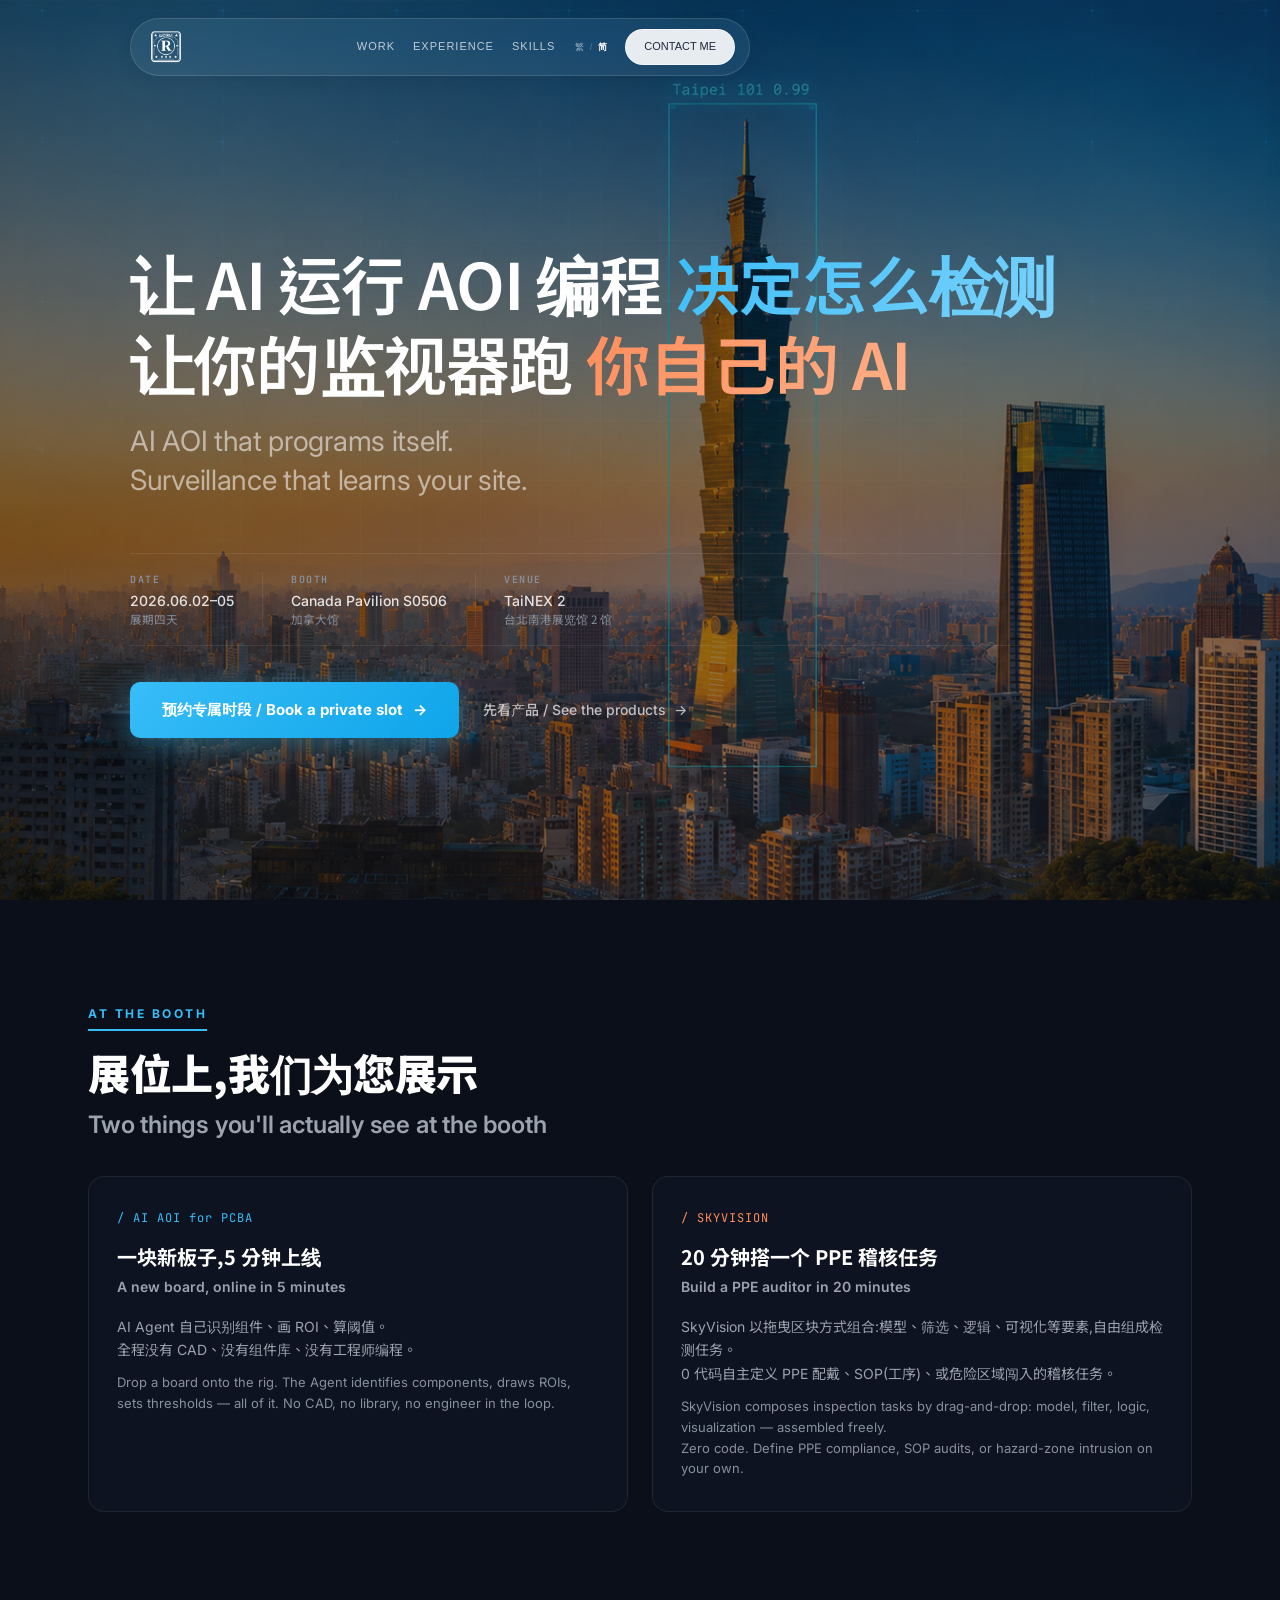
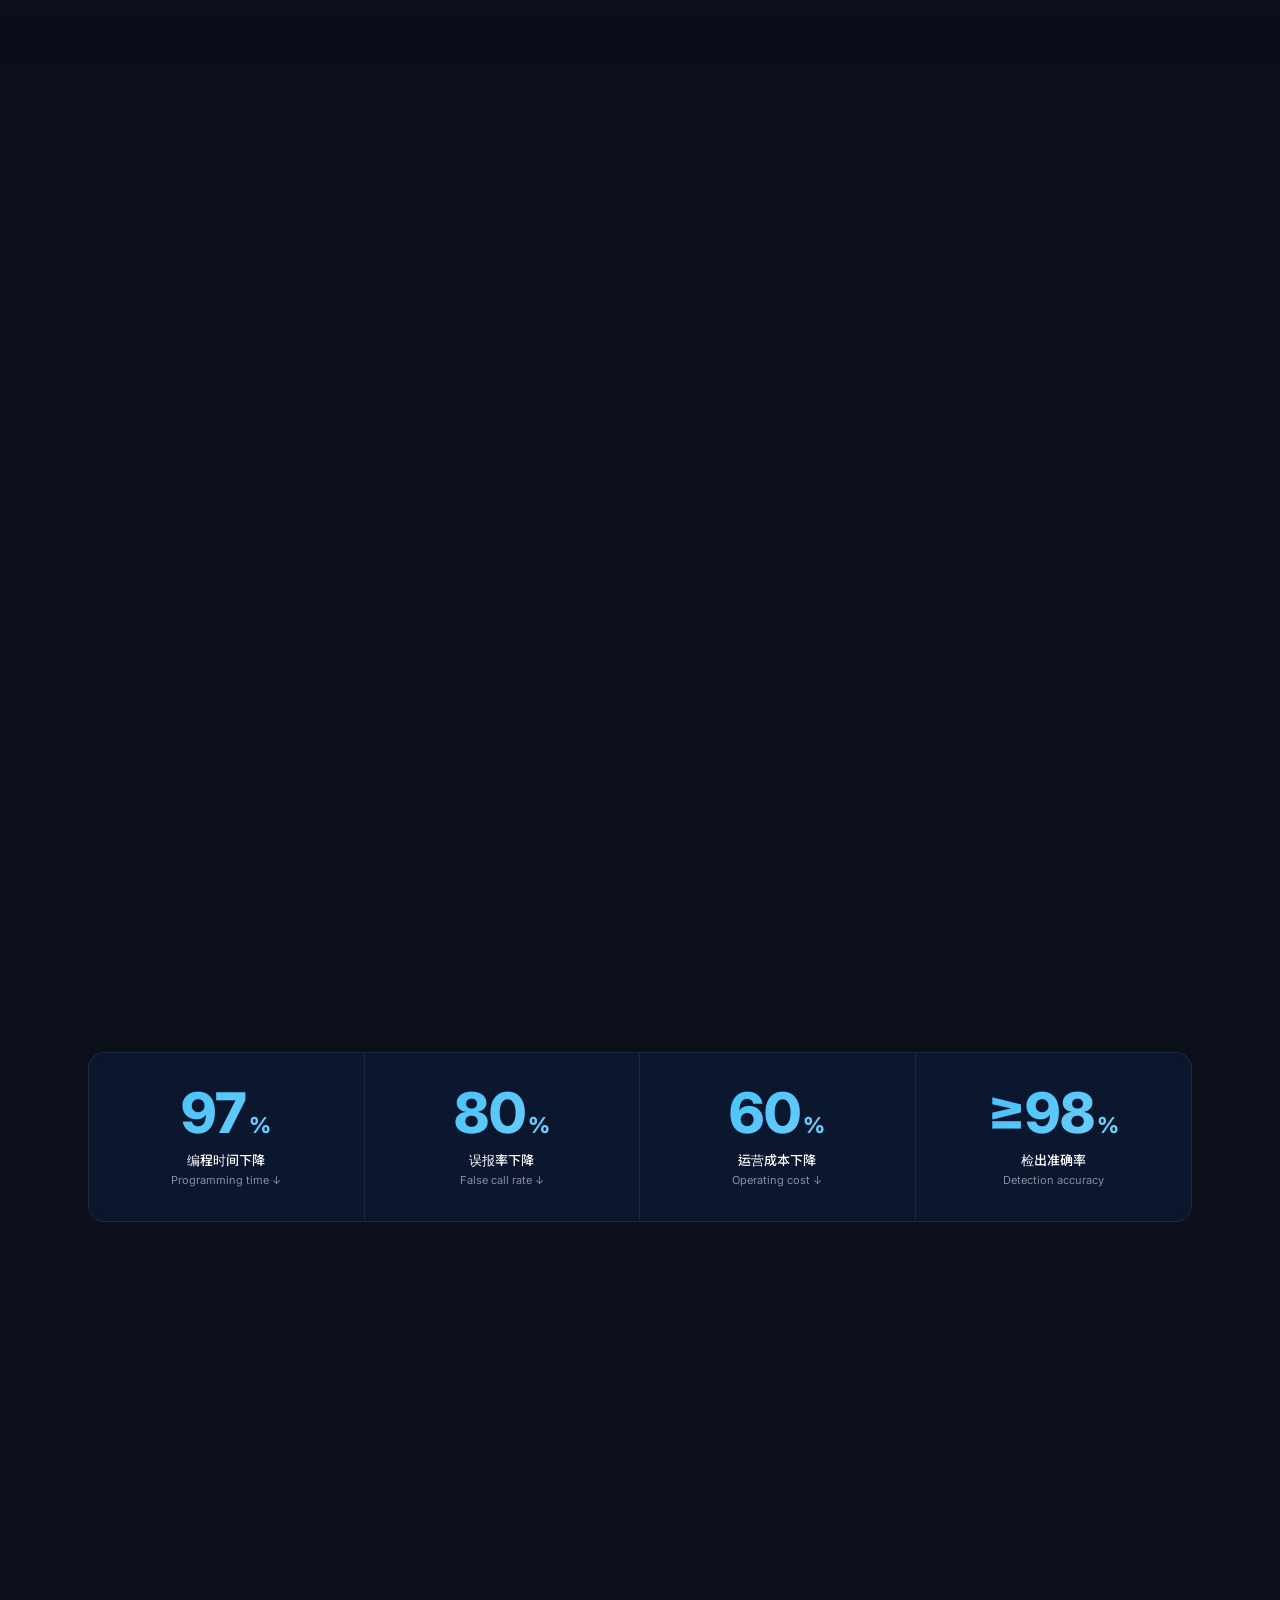
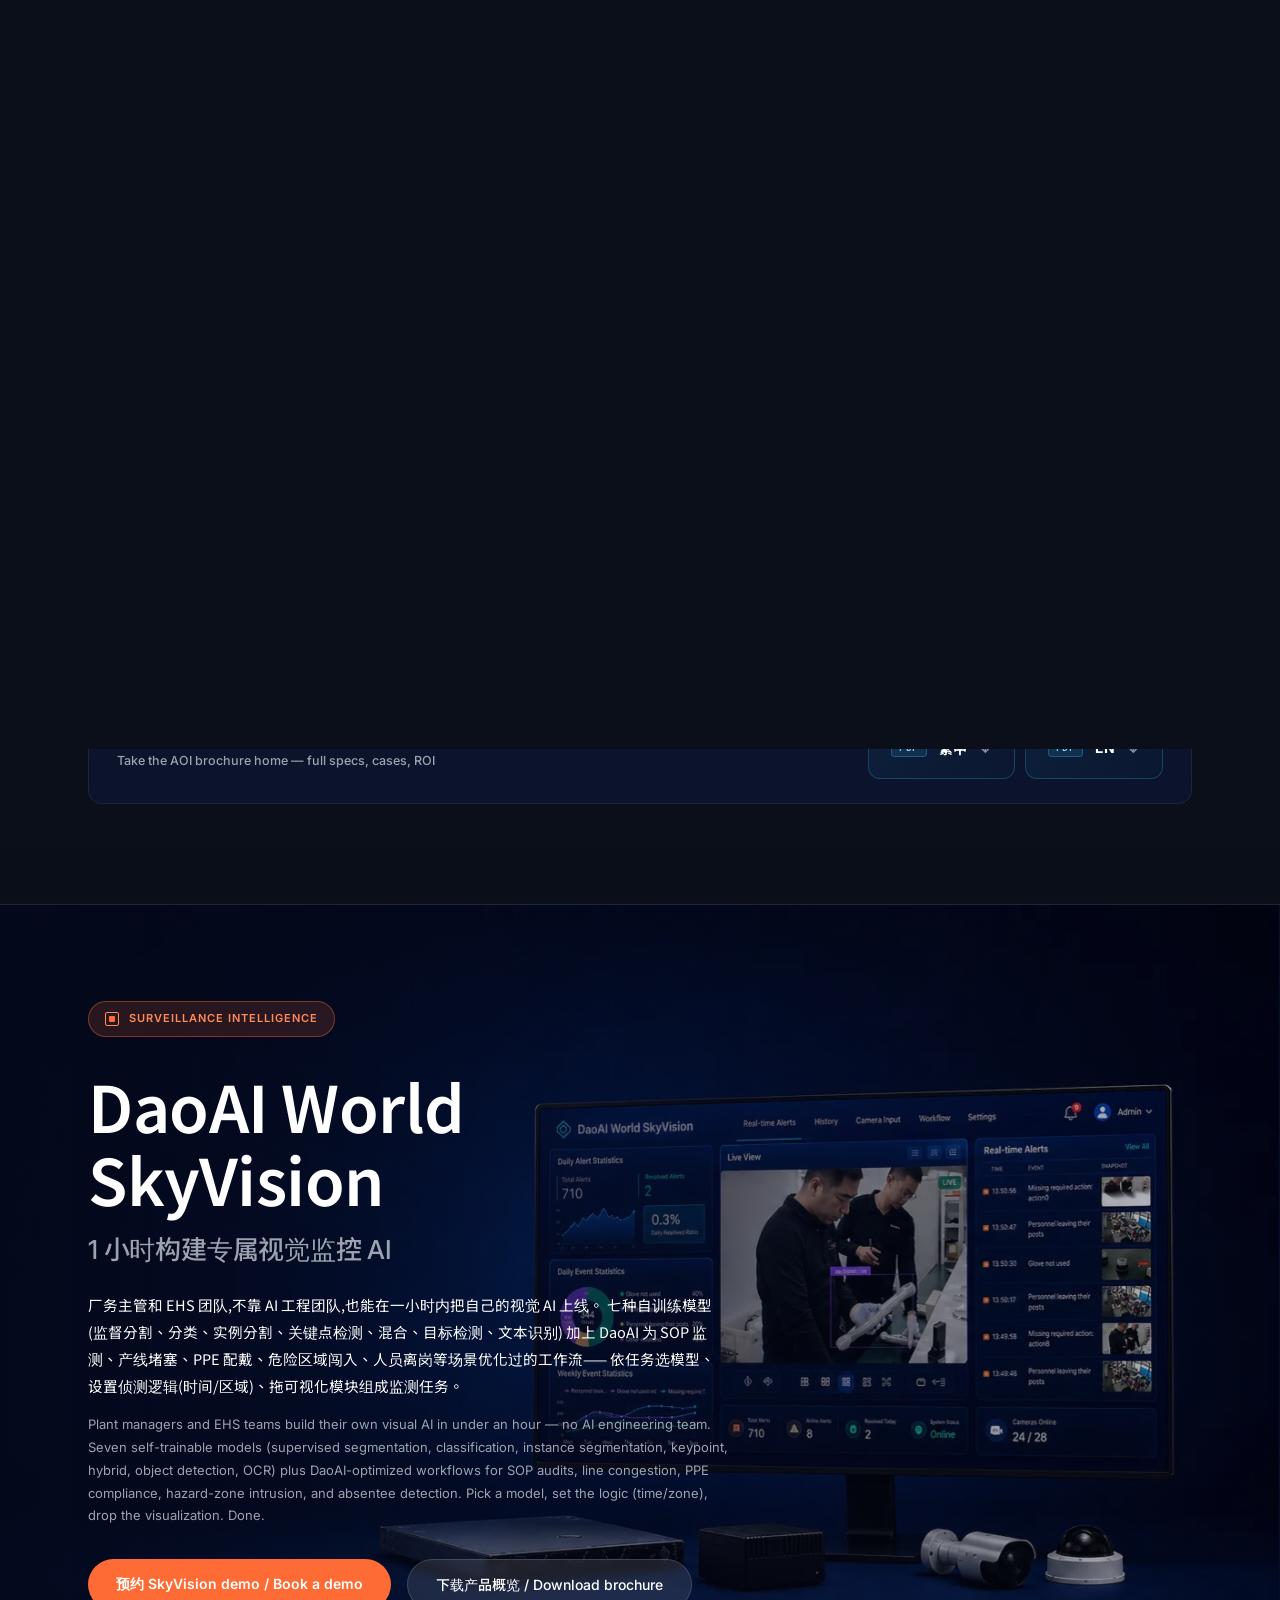
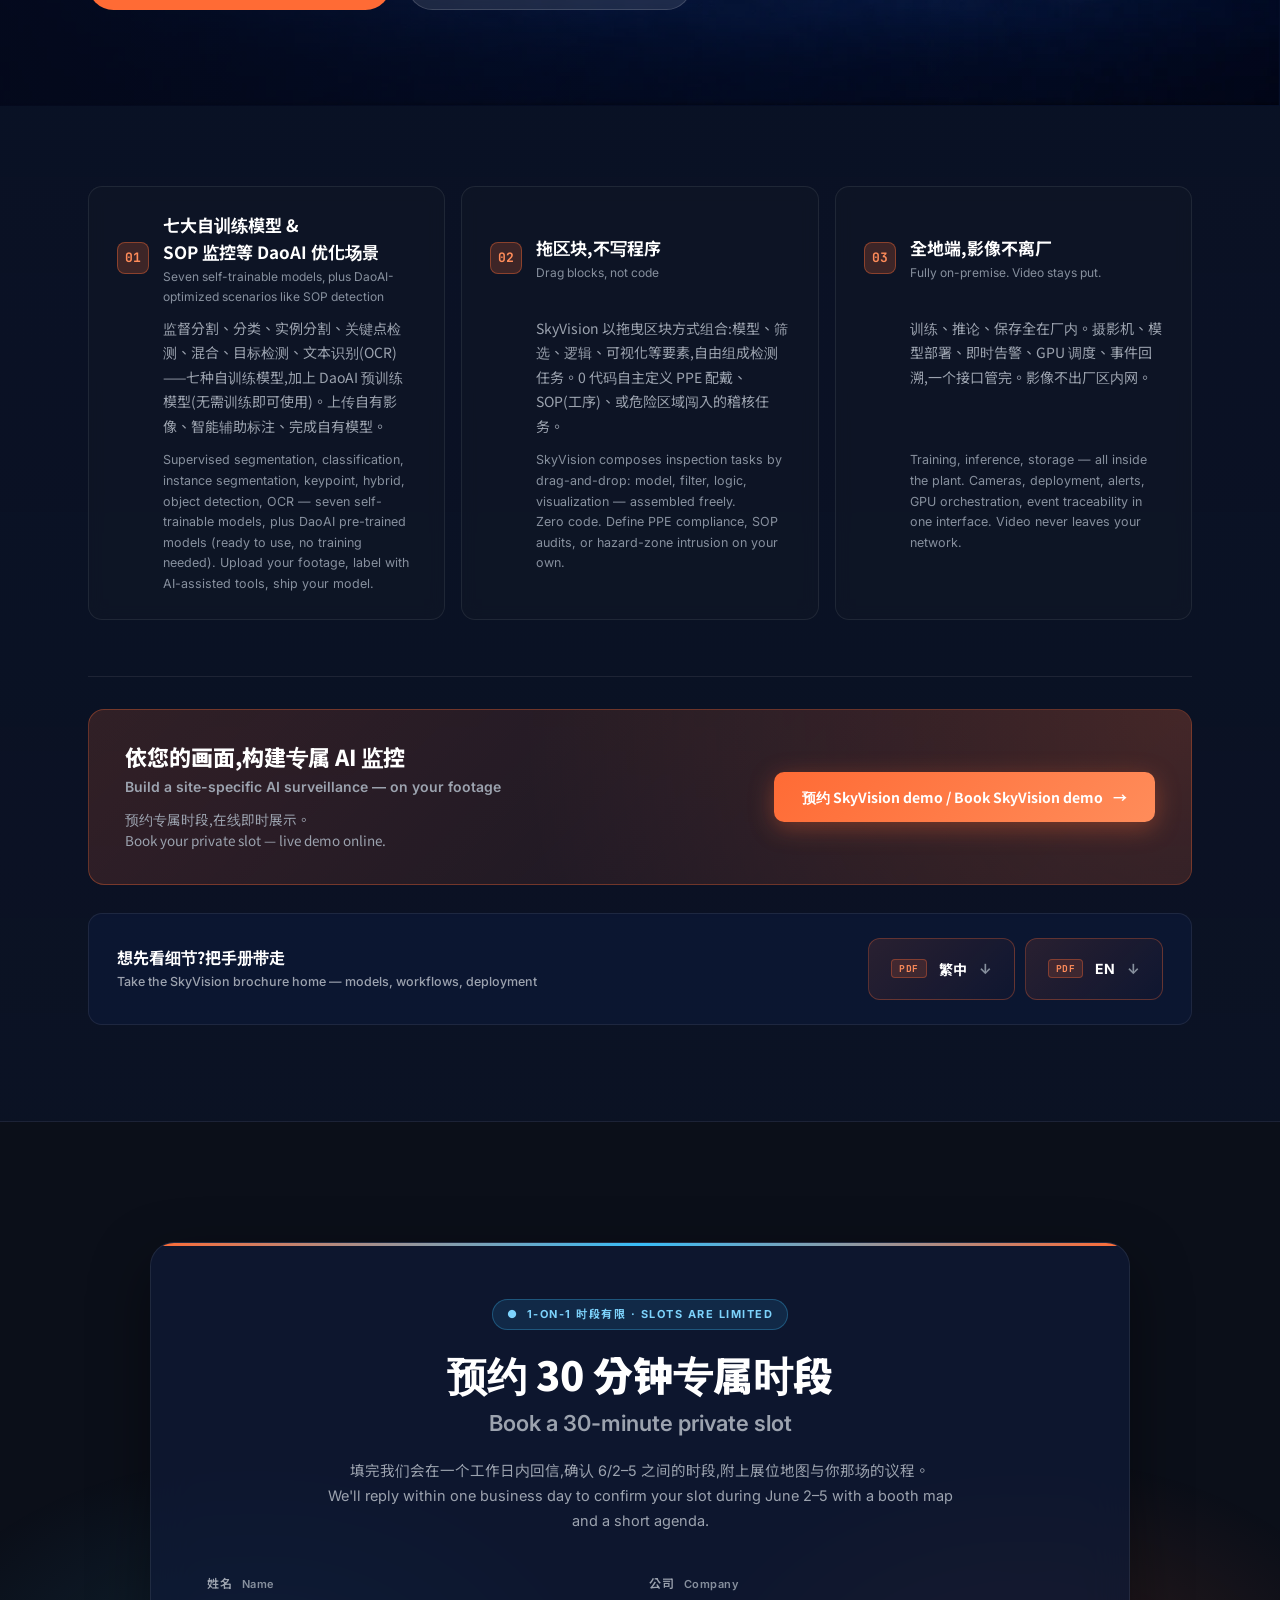
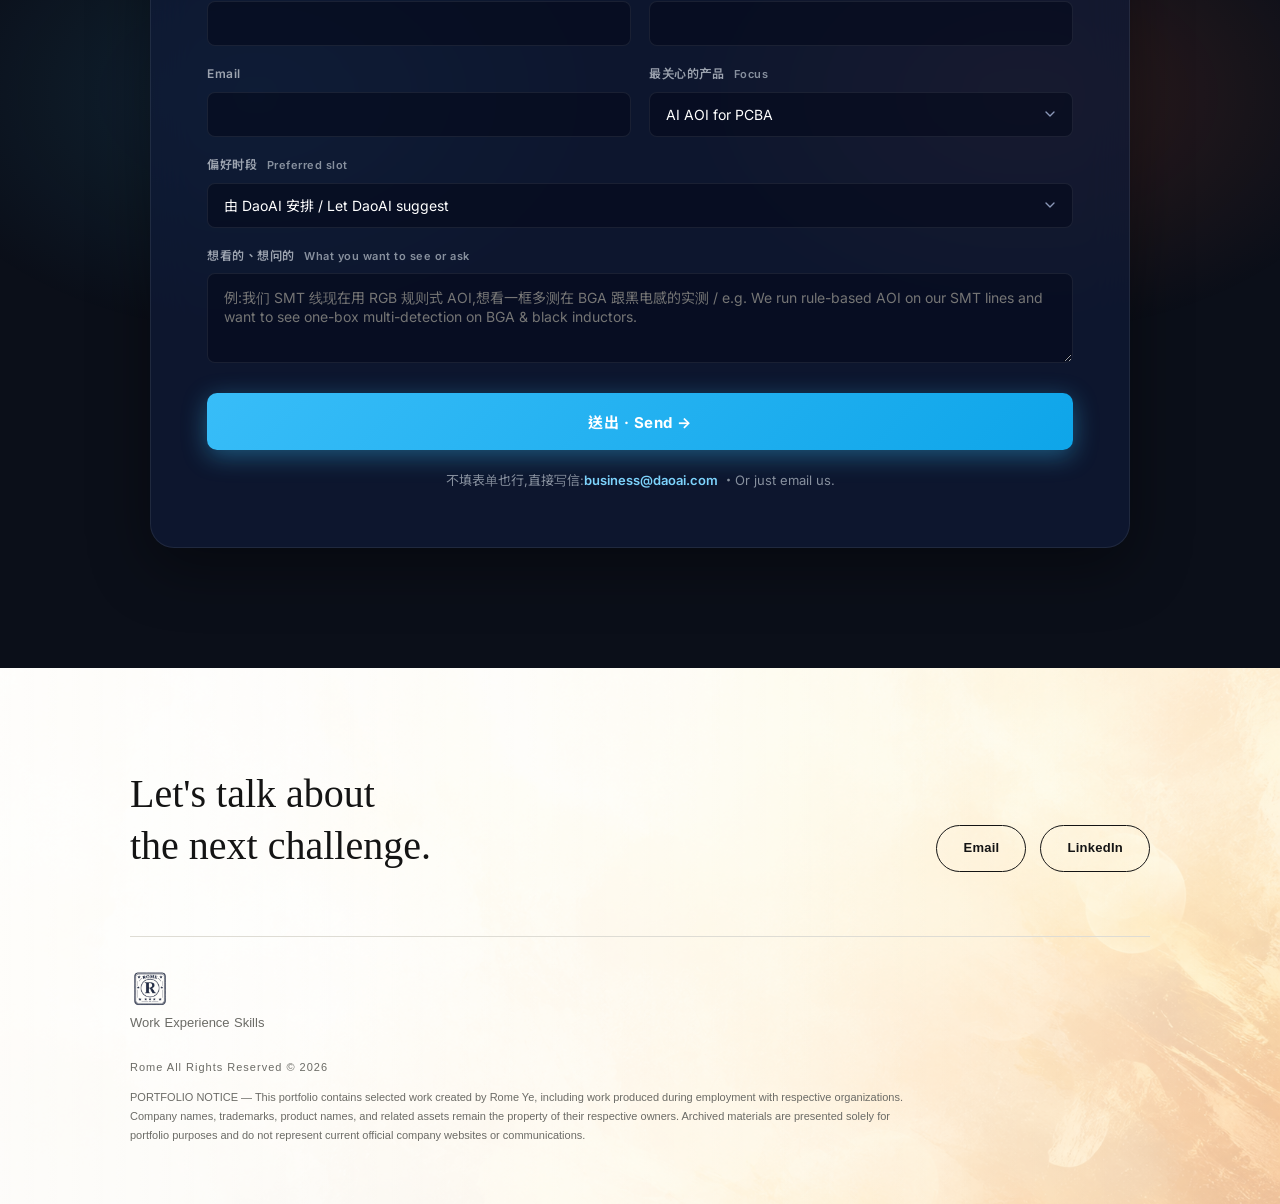
==== commit 694ba09d: "Refine InnoVEX hero spacing and mobile shell" ====
--- a/innovex-case-study-zh-cn.html
+++ b/innovex-case-study-zh-cn.html
@@ -1805,6 +1805,12 @@
     visibility: hidden !important;
     pointer-events: none !important;
   }
+  @media (min-width: 901px) {
+    .hero-meta,
+    .hero-actions {
+      transform: translateY(20px);
+    }
+  }
   @media (max-width: 700px) {
     .hero > .container {
       padding-left: 14px;
@@ -1812,6 +1818,9 @@
     }
   }
   @media (max-width: 900px) {
+    html {
+      background-color: #164b68;
+    }
     #hero-particles {
       background-size: auto 120% !important;
       background-position: 60% 0% !important;
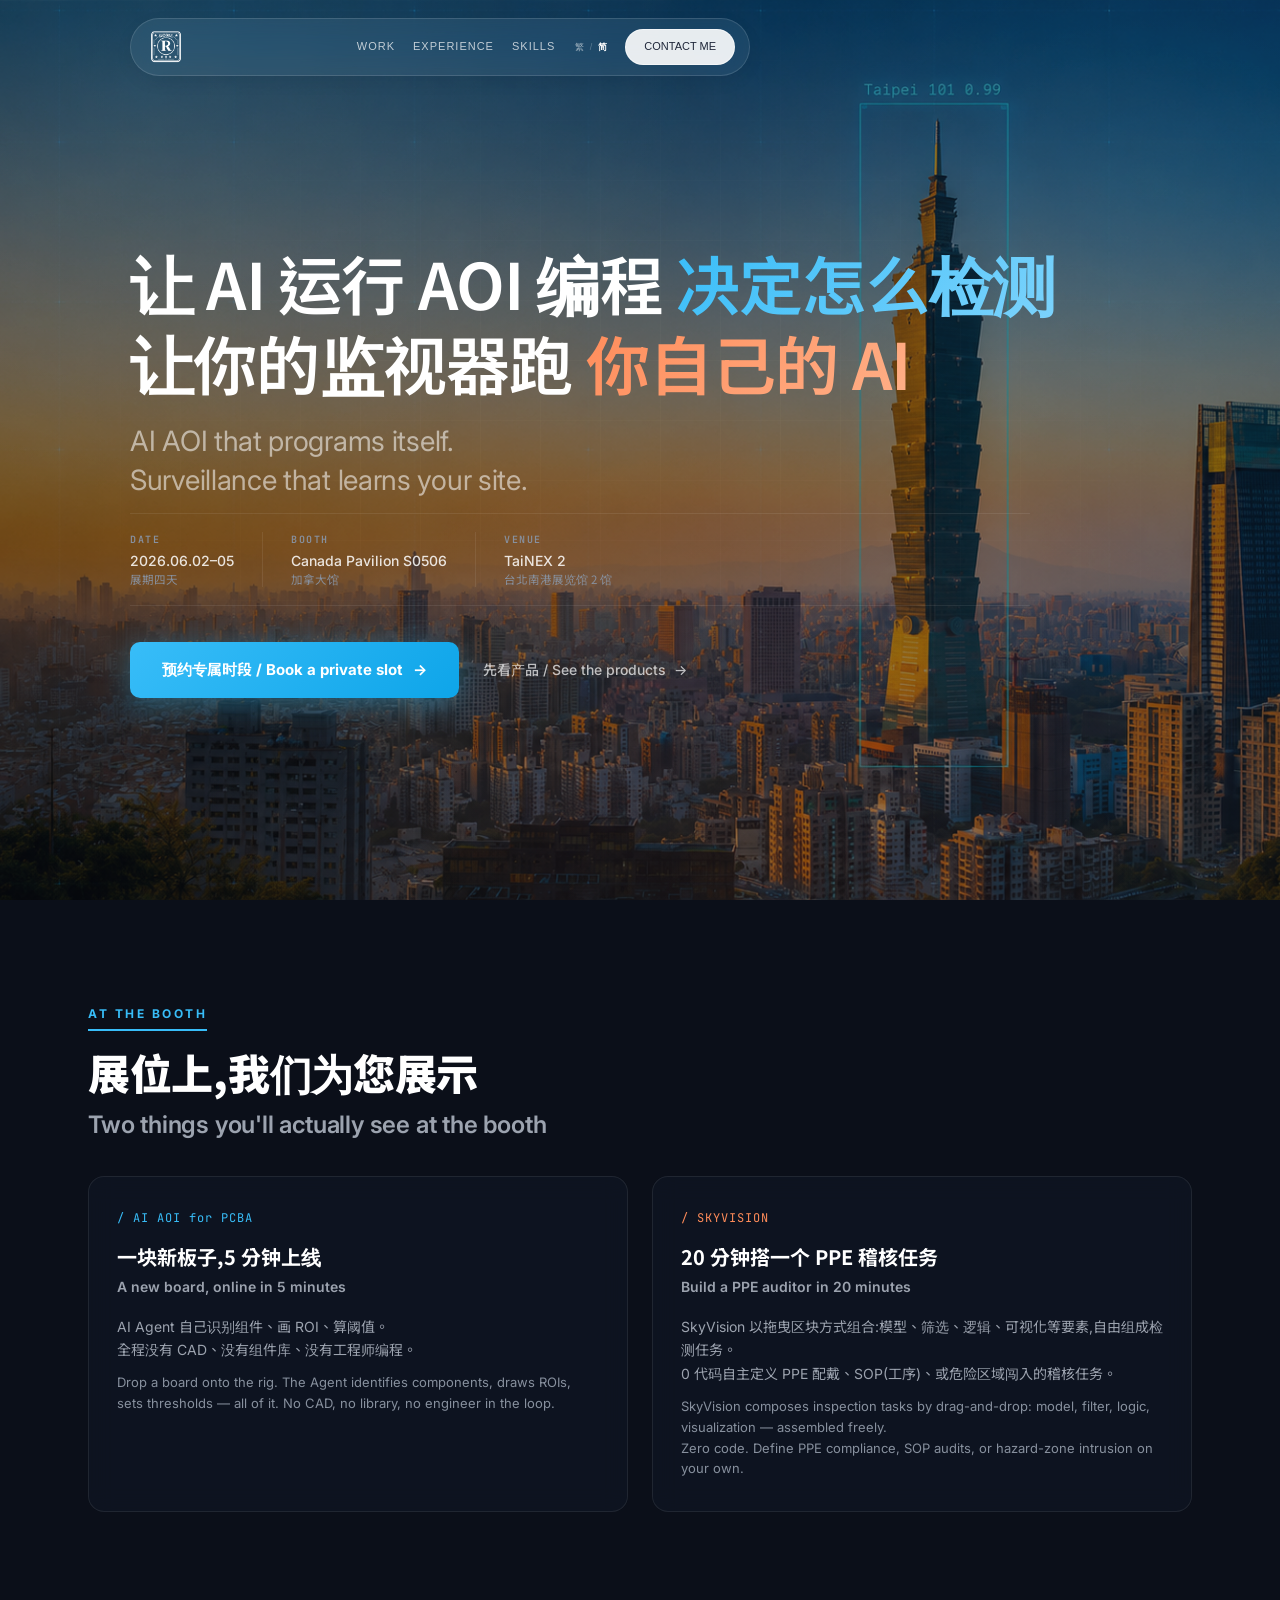
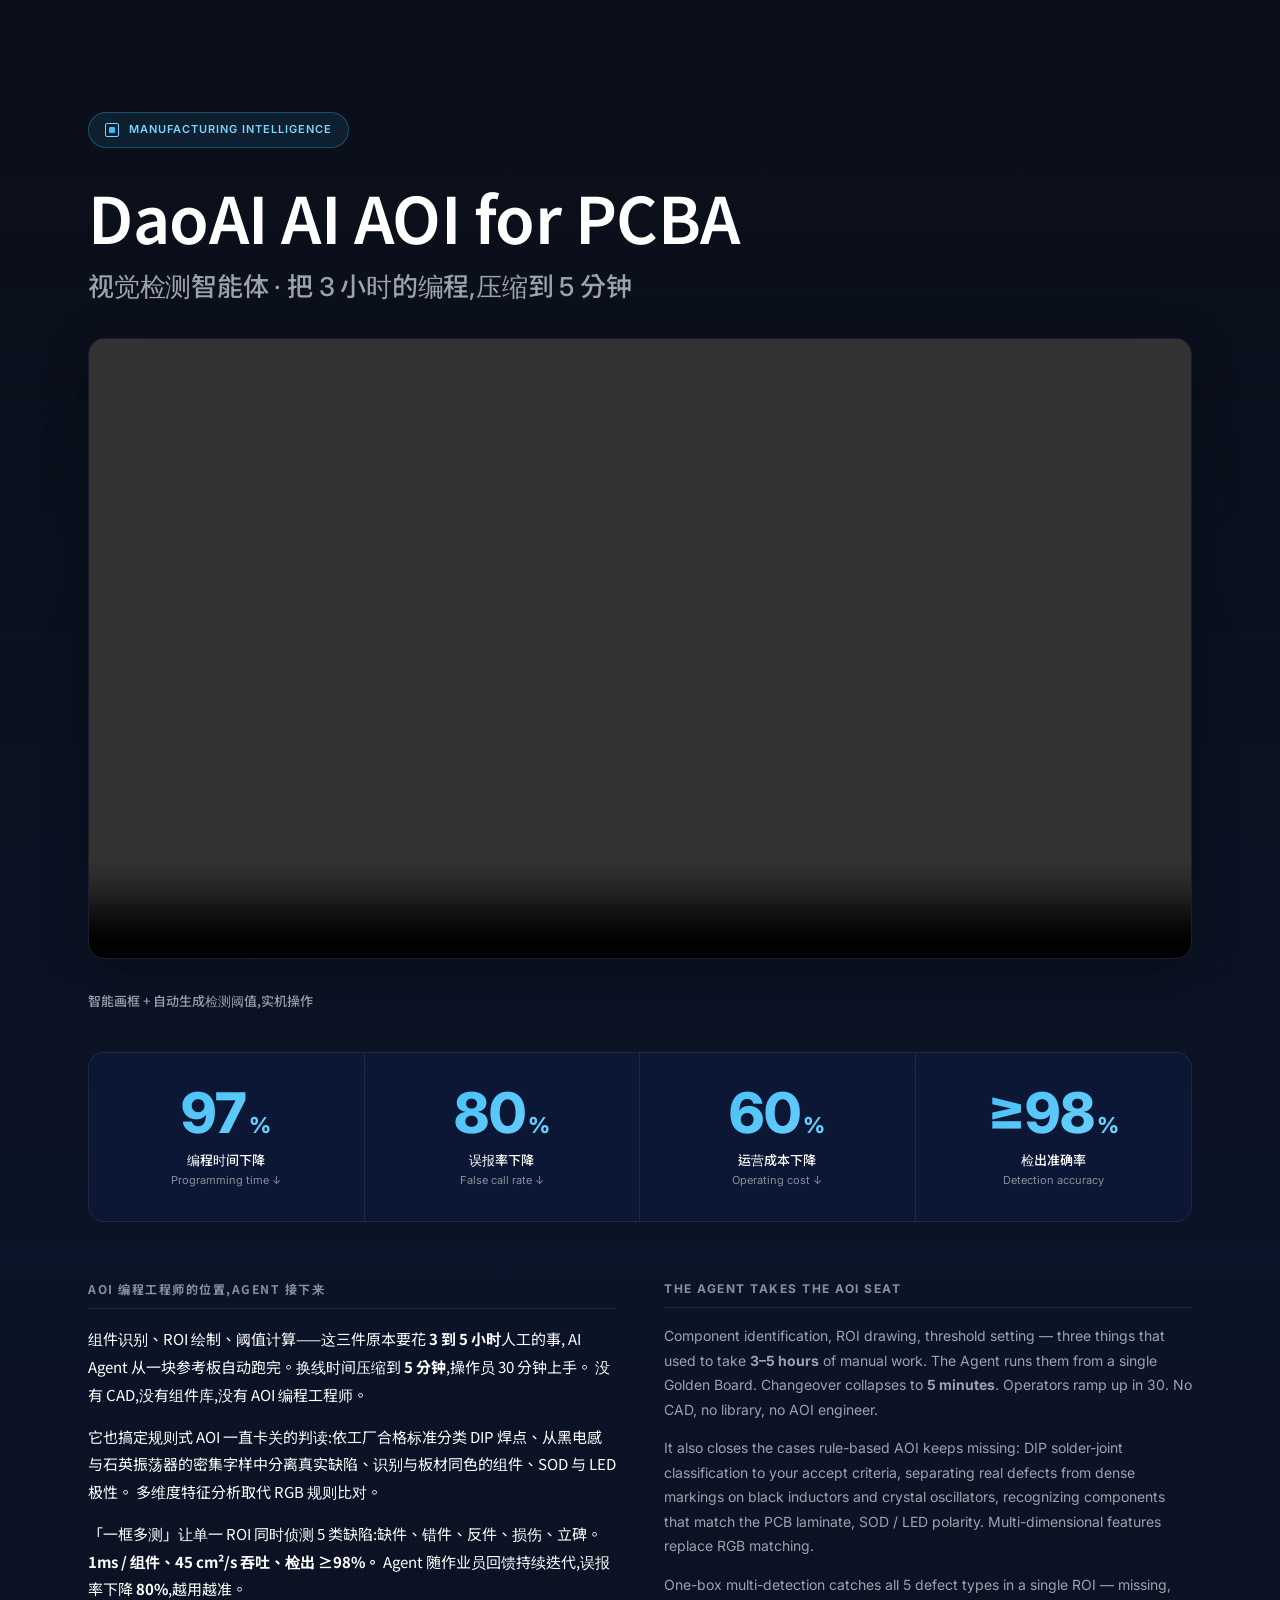
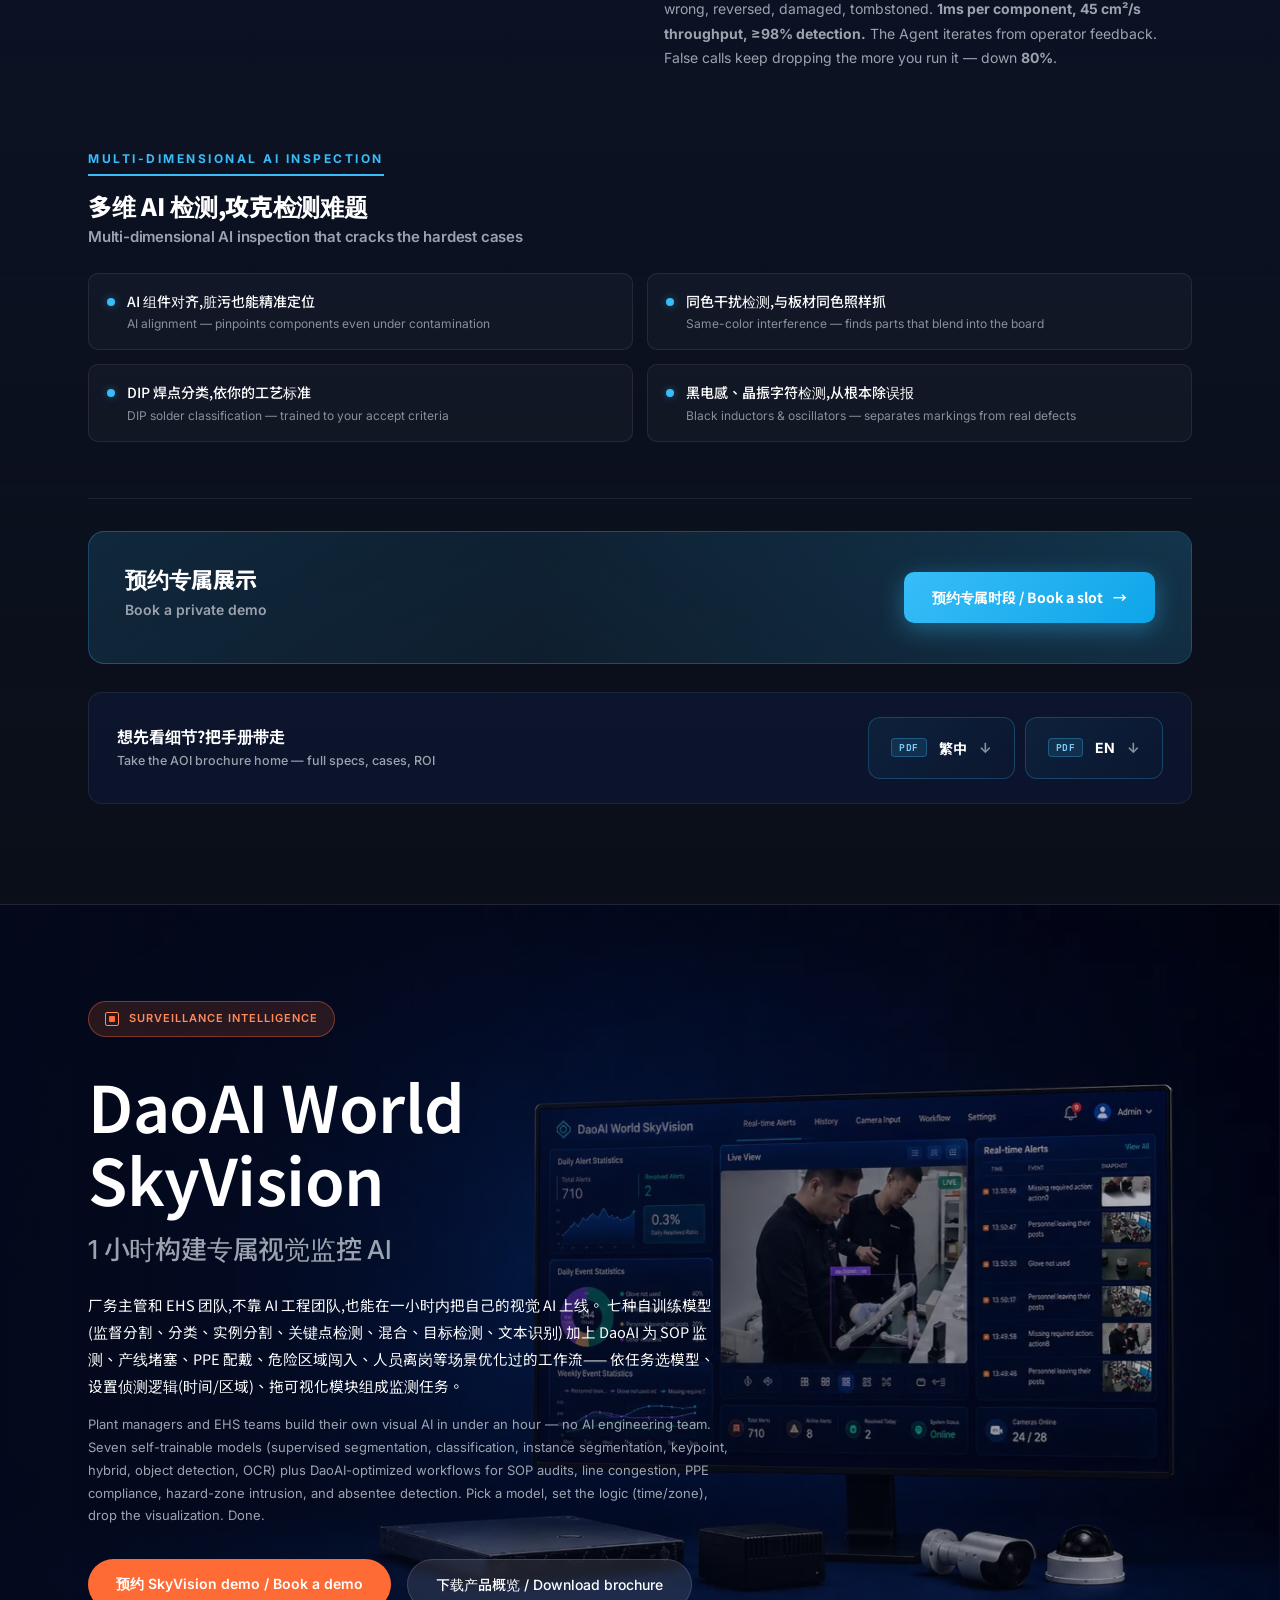
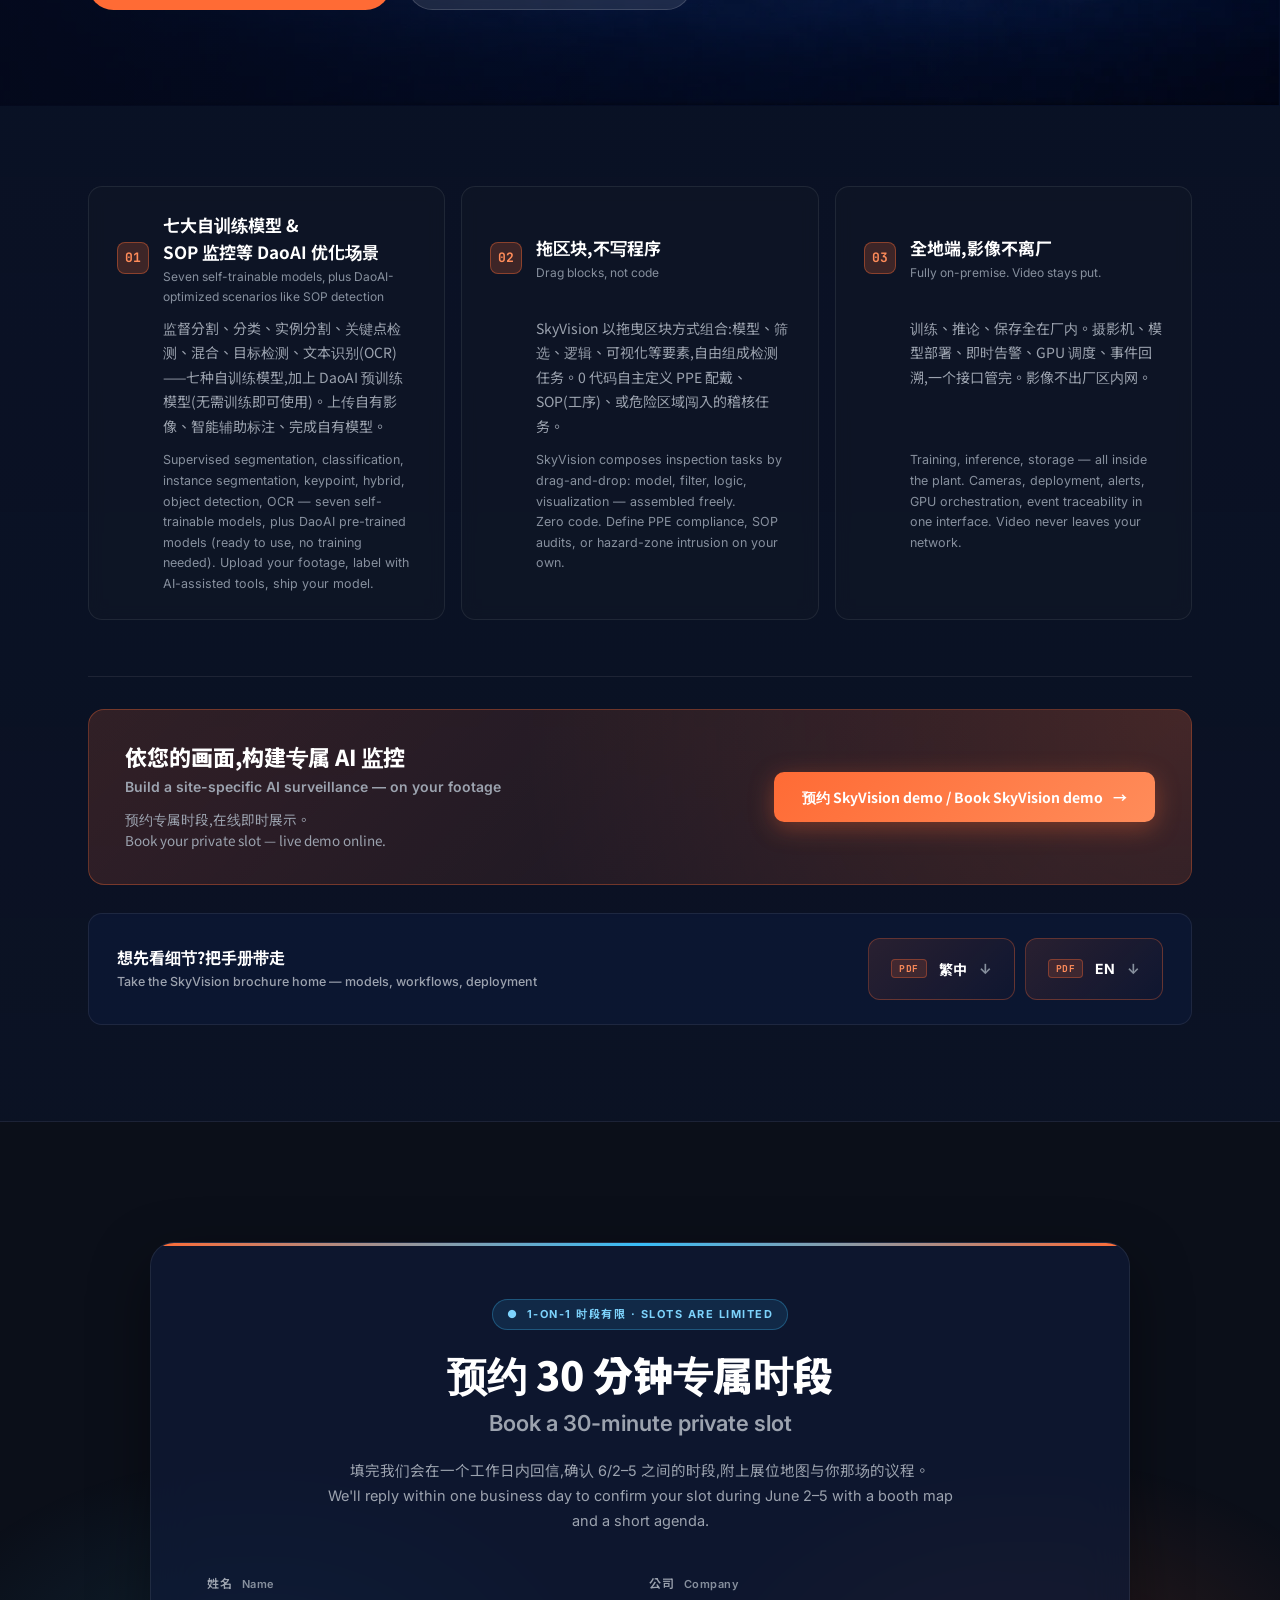
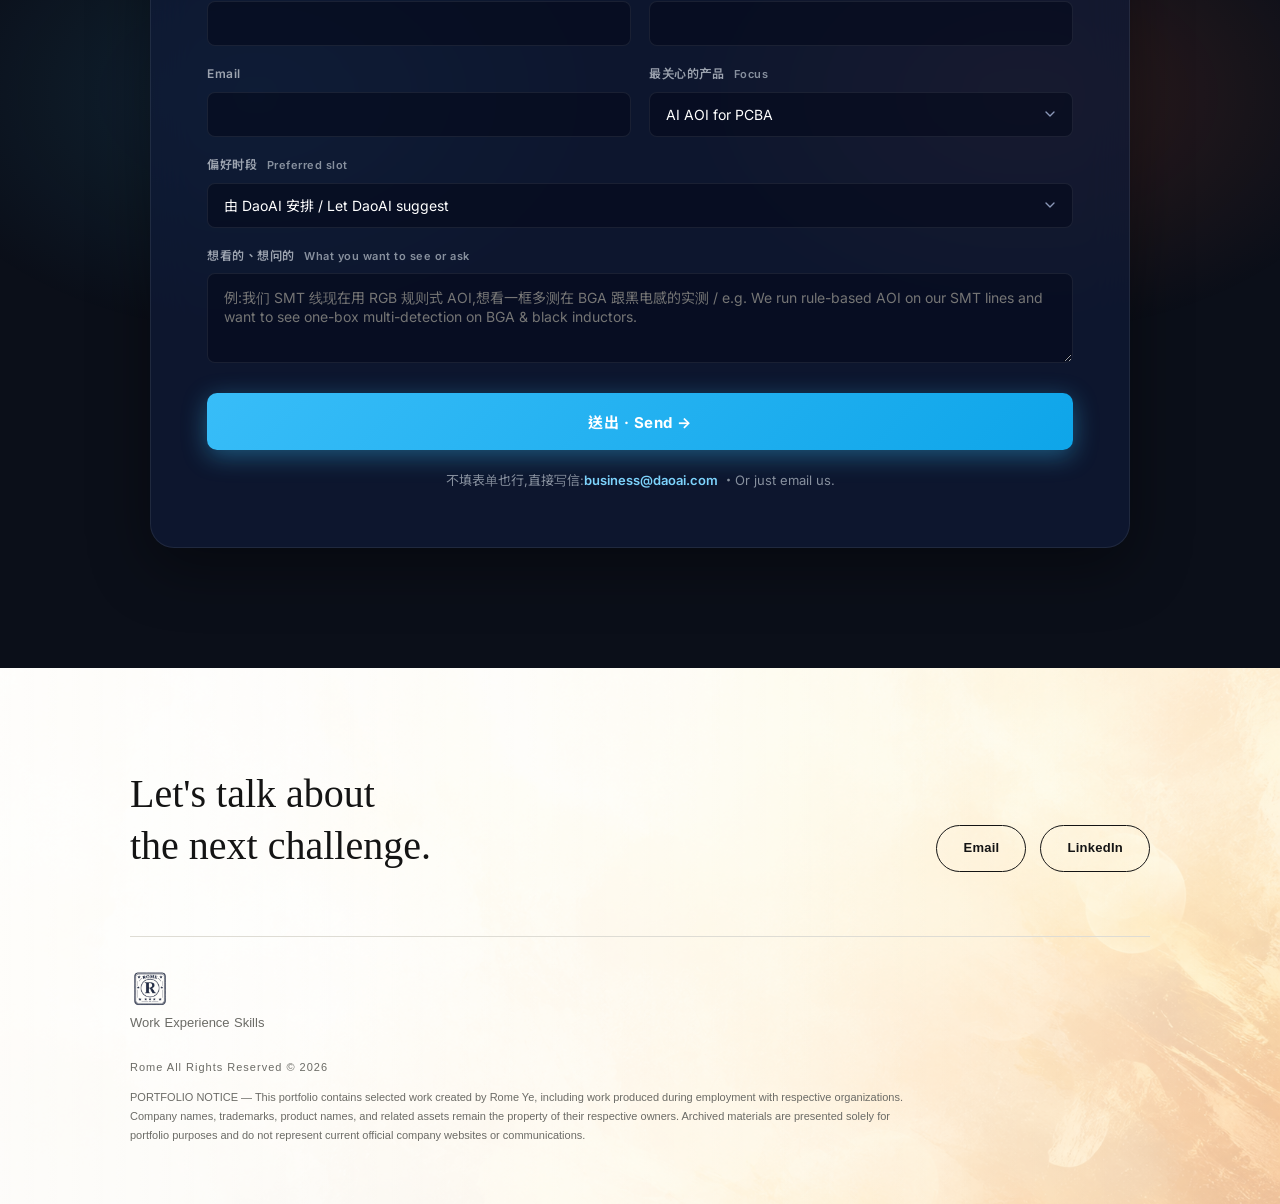
==== commit 353fea8e: "Adjust InnoVEX desktop hero positioning" ====
--- a/innovex-case-study-zh-cn.html
+++ b/innovex-case-study-zh-cn.html
@@ -1806,9 +1806,12 @@
     pointer-events: none !important;
   }
   @media (min-width: 901px) {
+    #hero-particles {
+      background-position: 40% center;
+    }
     .hero-meta,
     .hero-actions {
-      transform: translateY(20px);
+      transform: translateY(-20px);
     }
   }
   @media (max-width: 700px) {
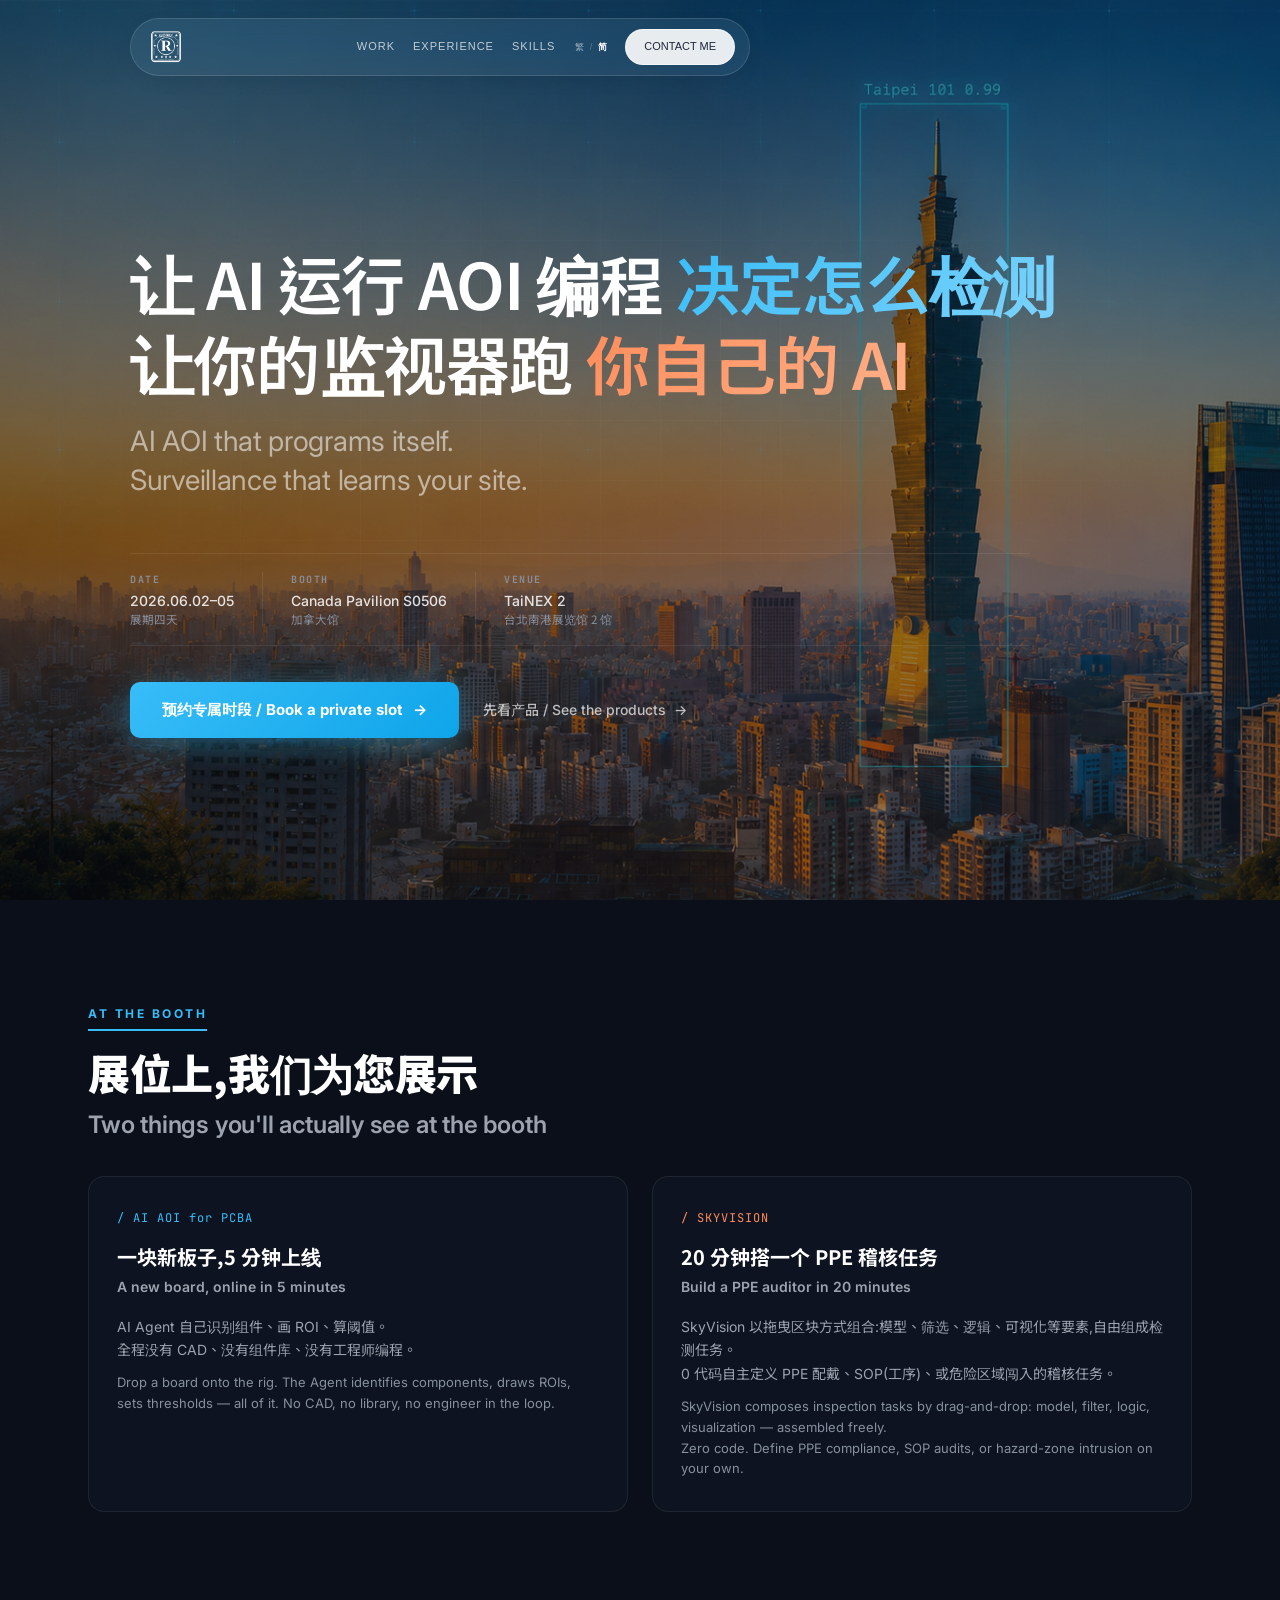
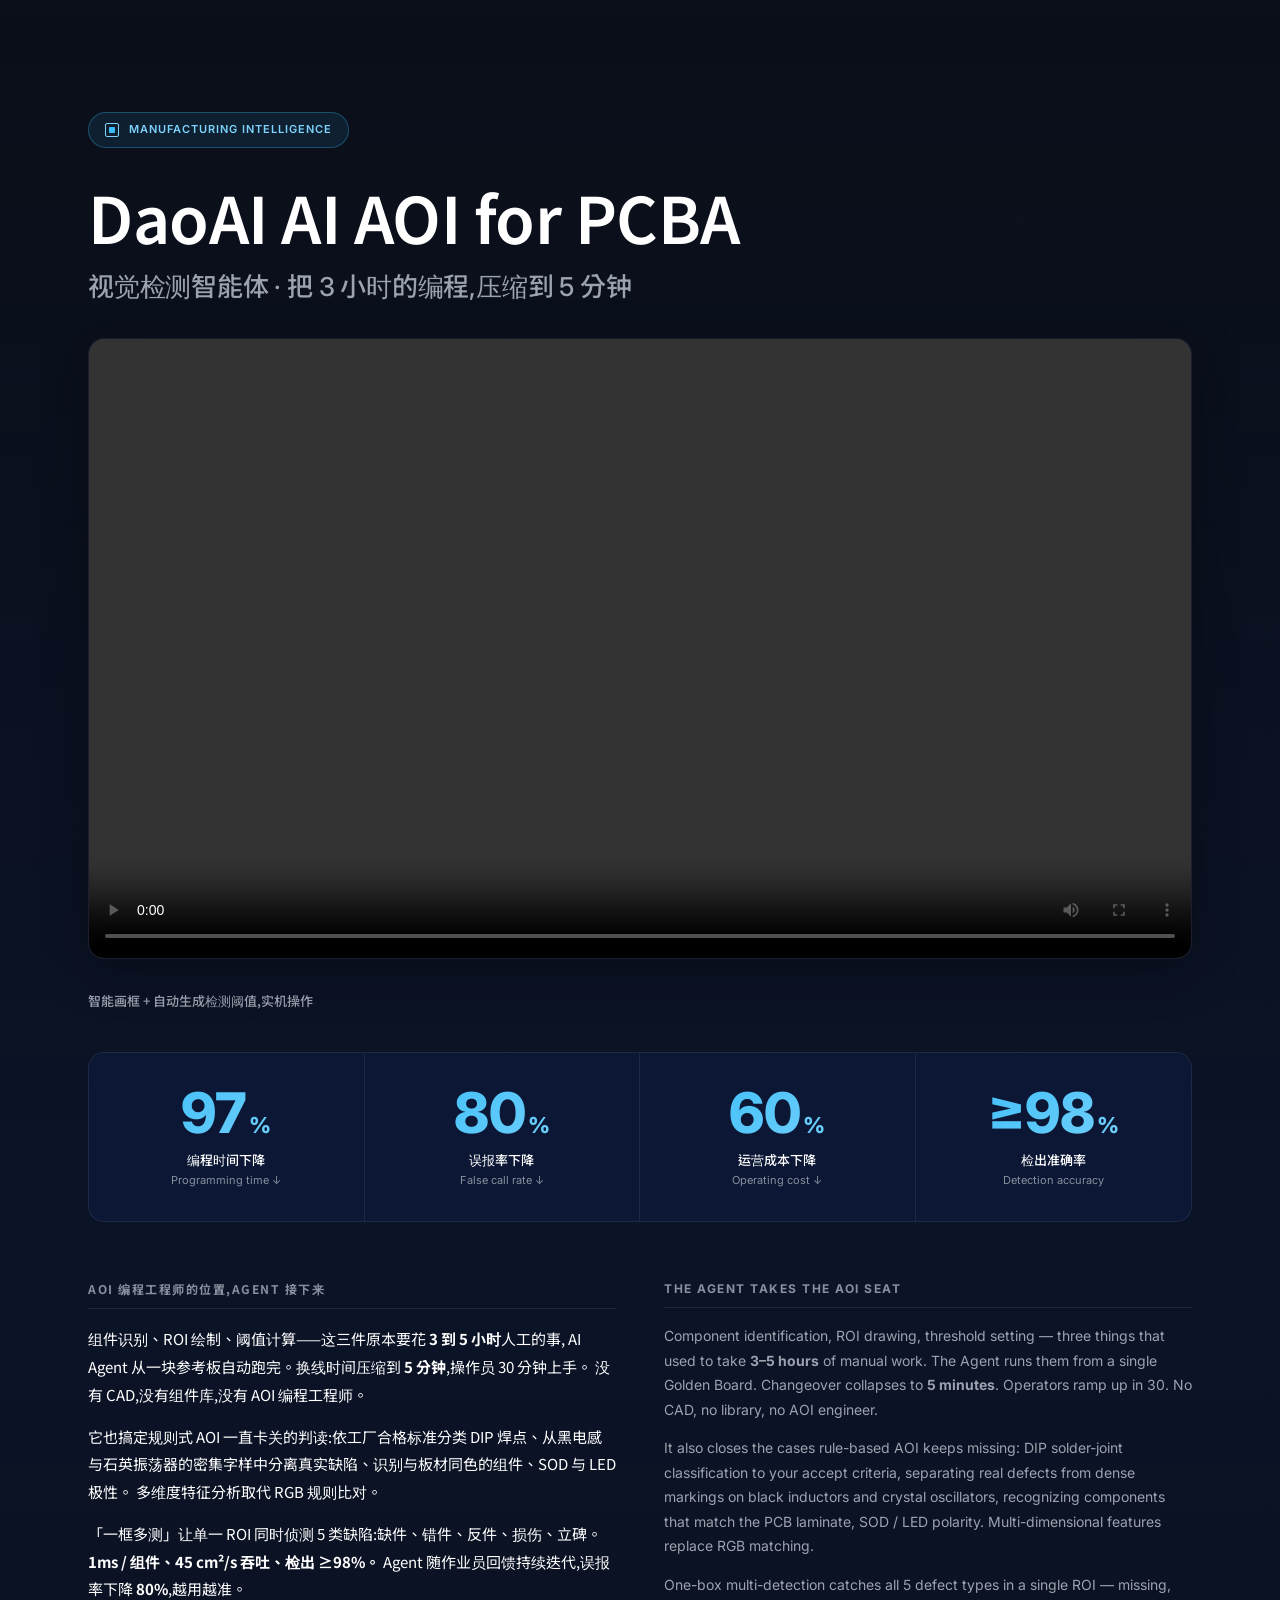
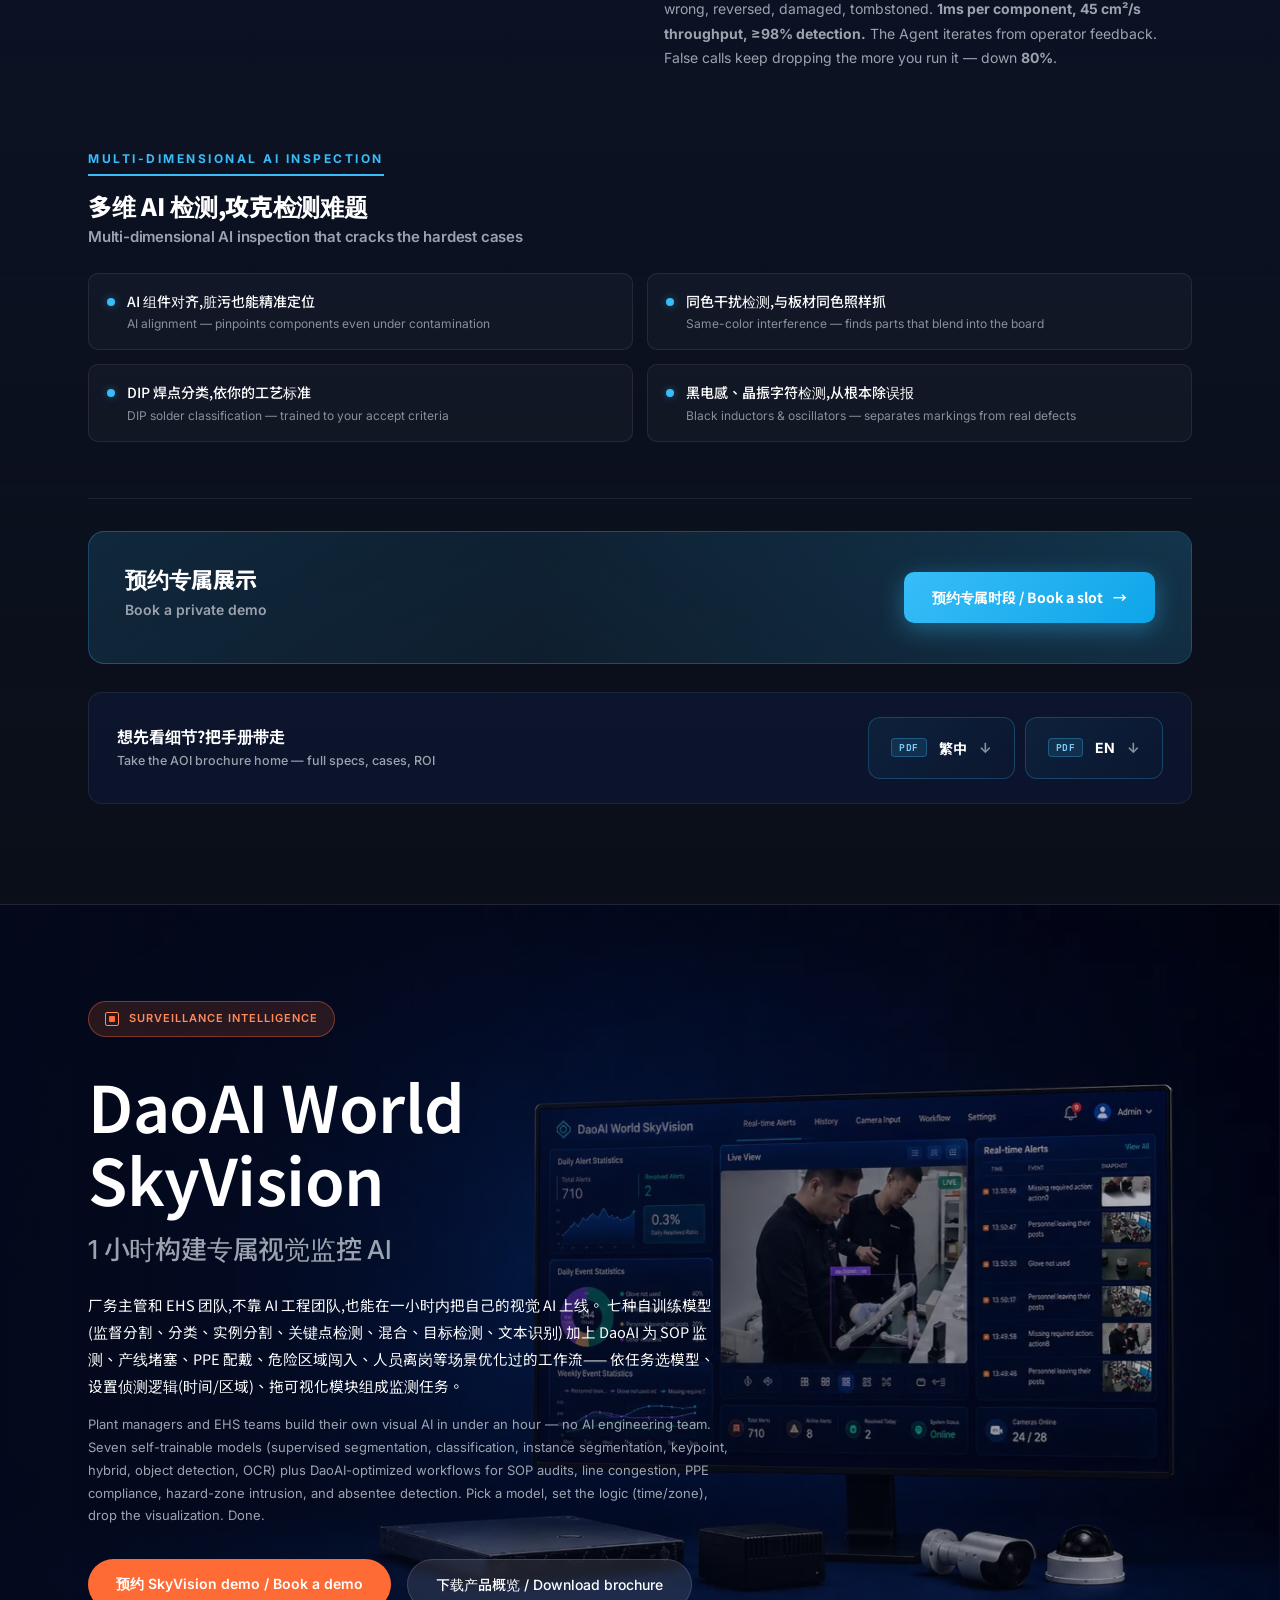
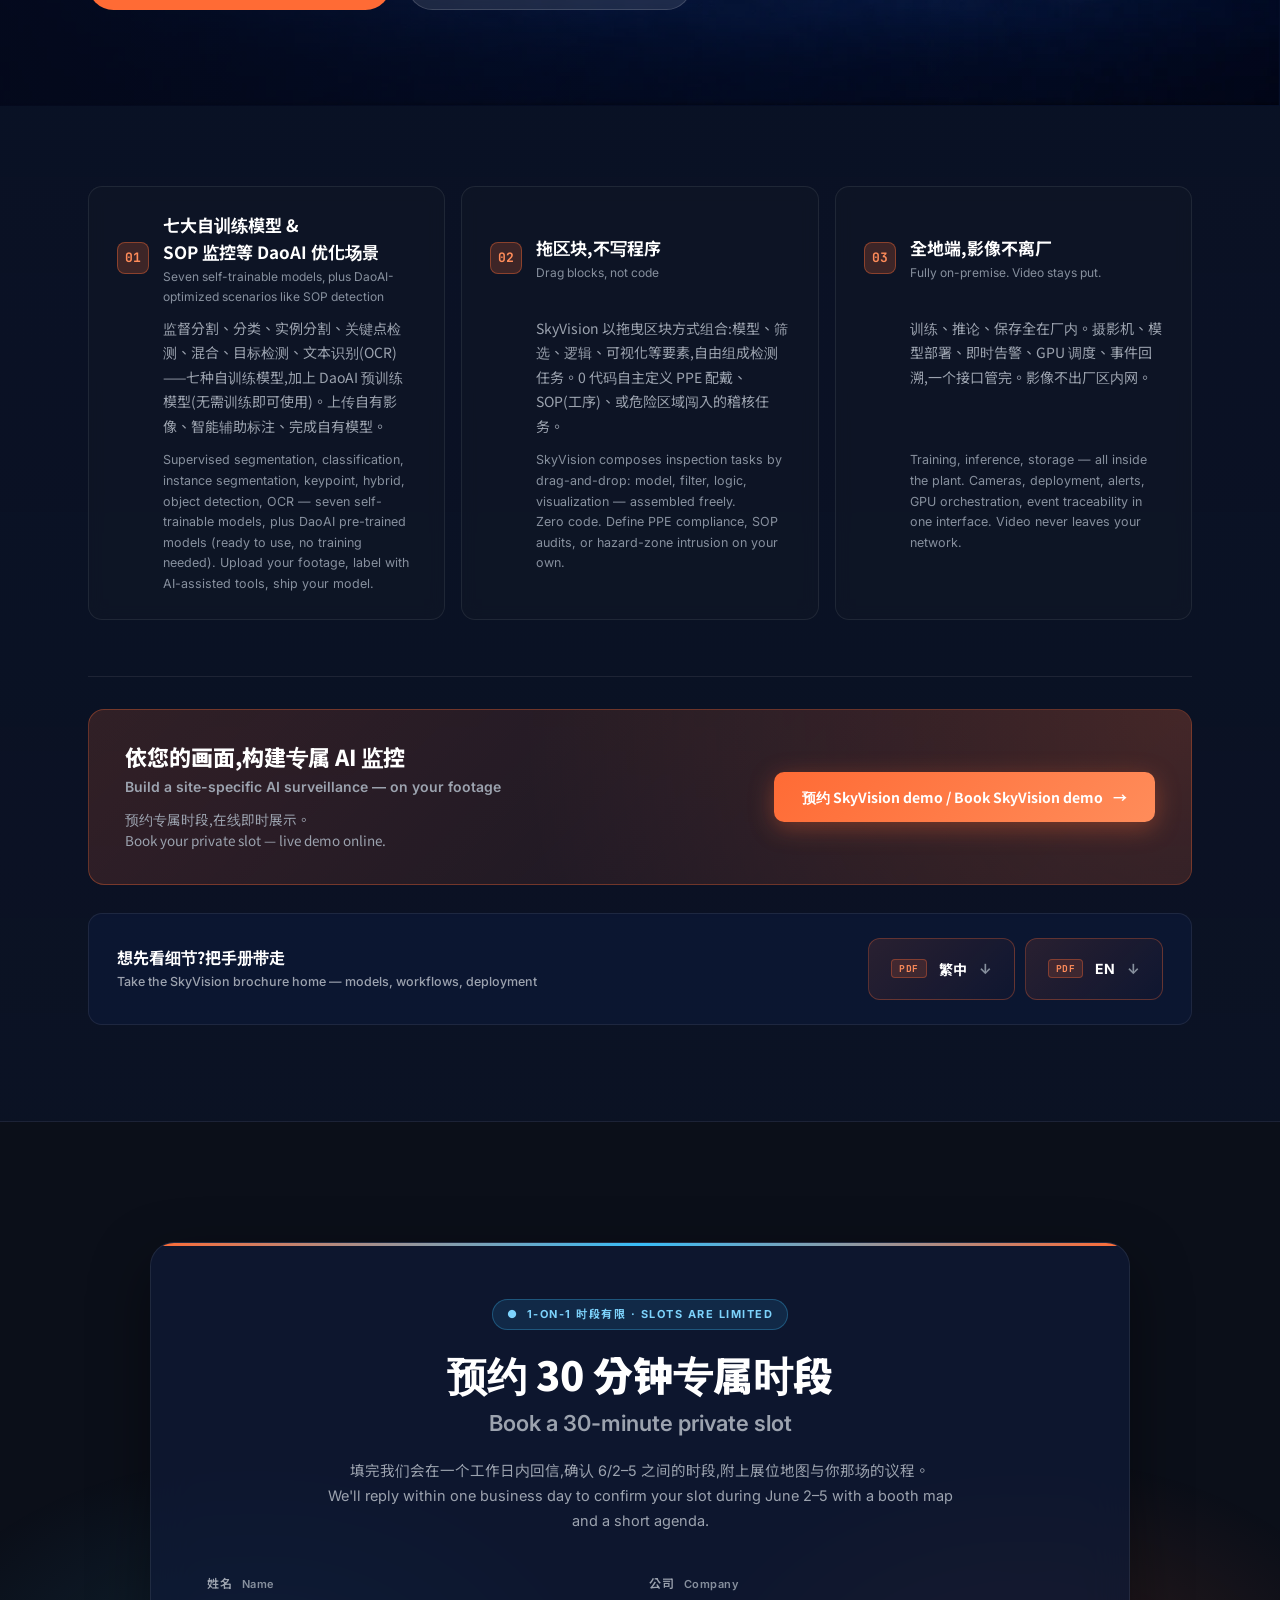
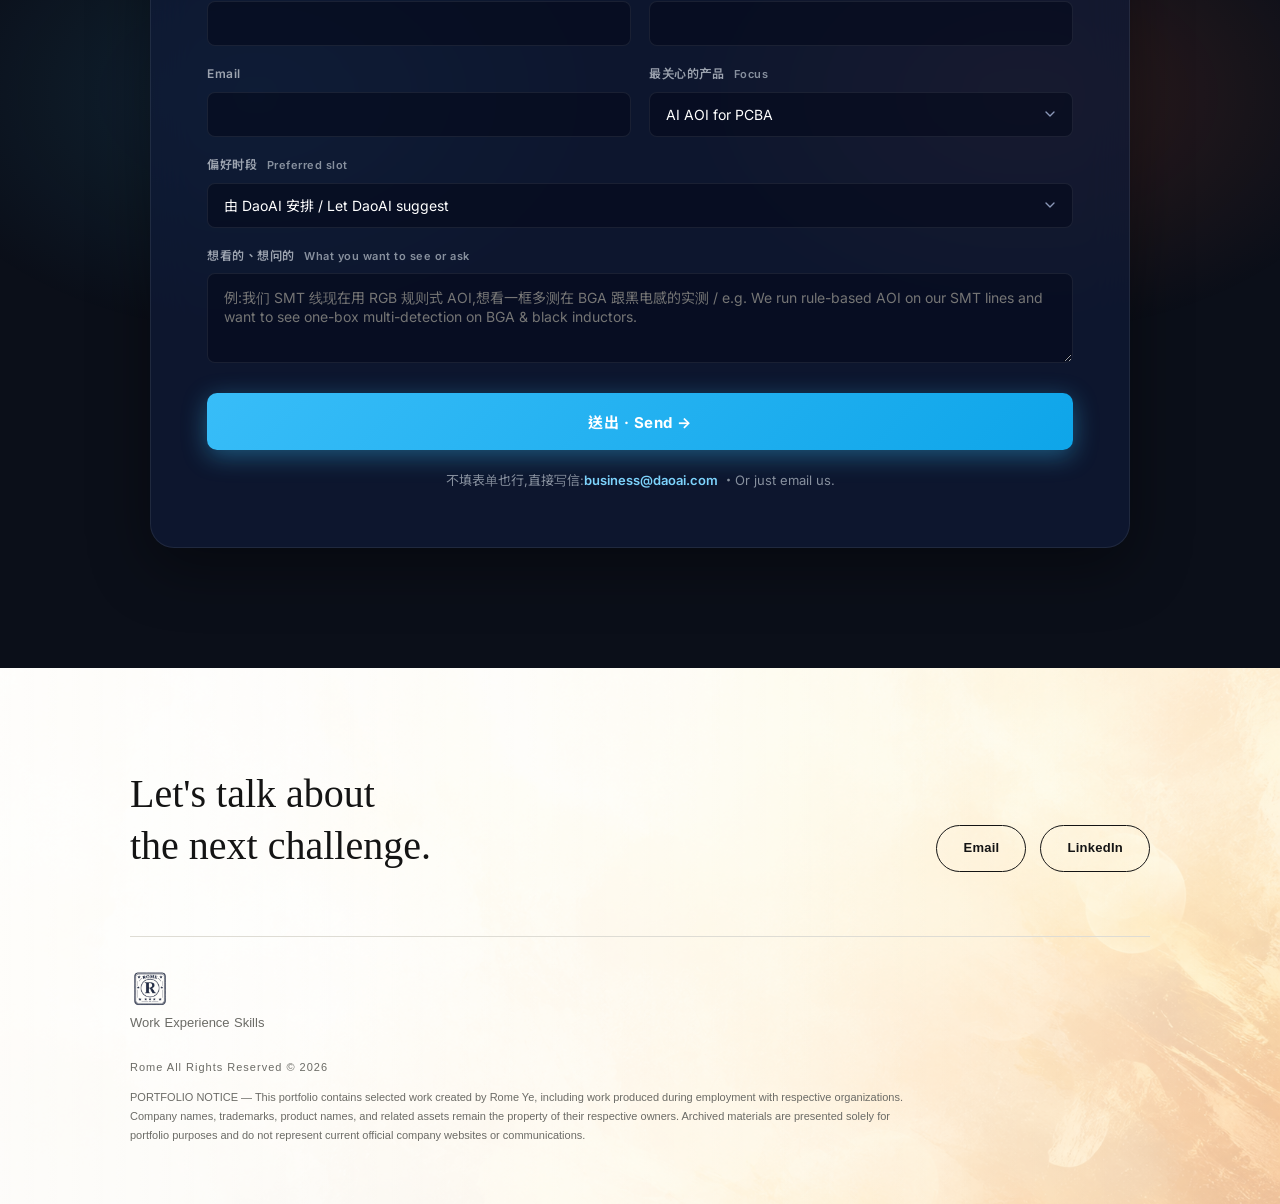
==== commit 94bafe29: "Move InnoVEX desktop event details down" ====
--- a/innovex-case-study-zh-cn.html
+++ b/innovex-case-study-zh-cn.html
@@ -1811,7 +1811,7 @@
     }
     .hero-meta,
     .hero-actions {
-      transform: translateY(-20px);
+      transform: translateY(20px);
     }
   }
   @media (max-width: 700px) {
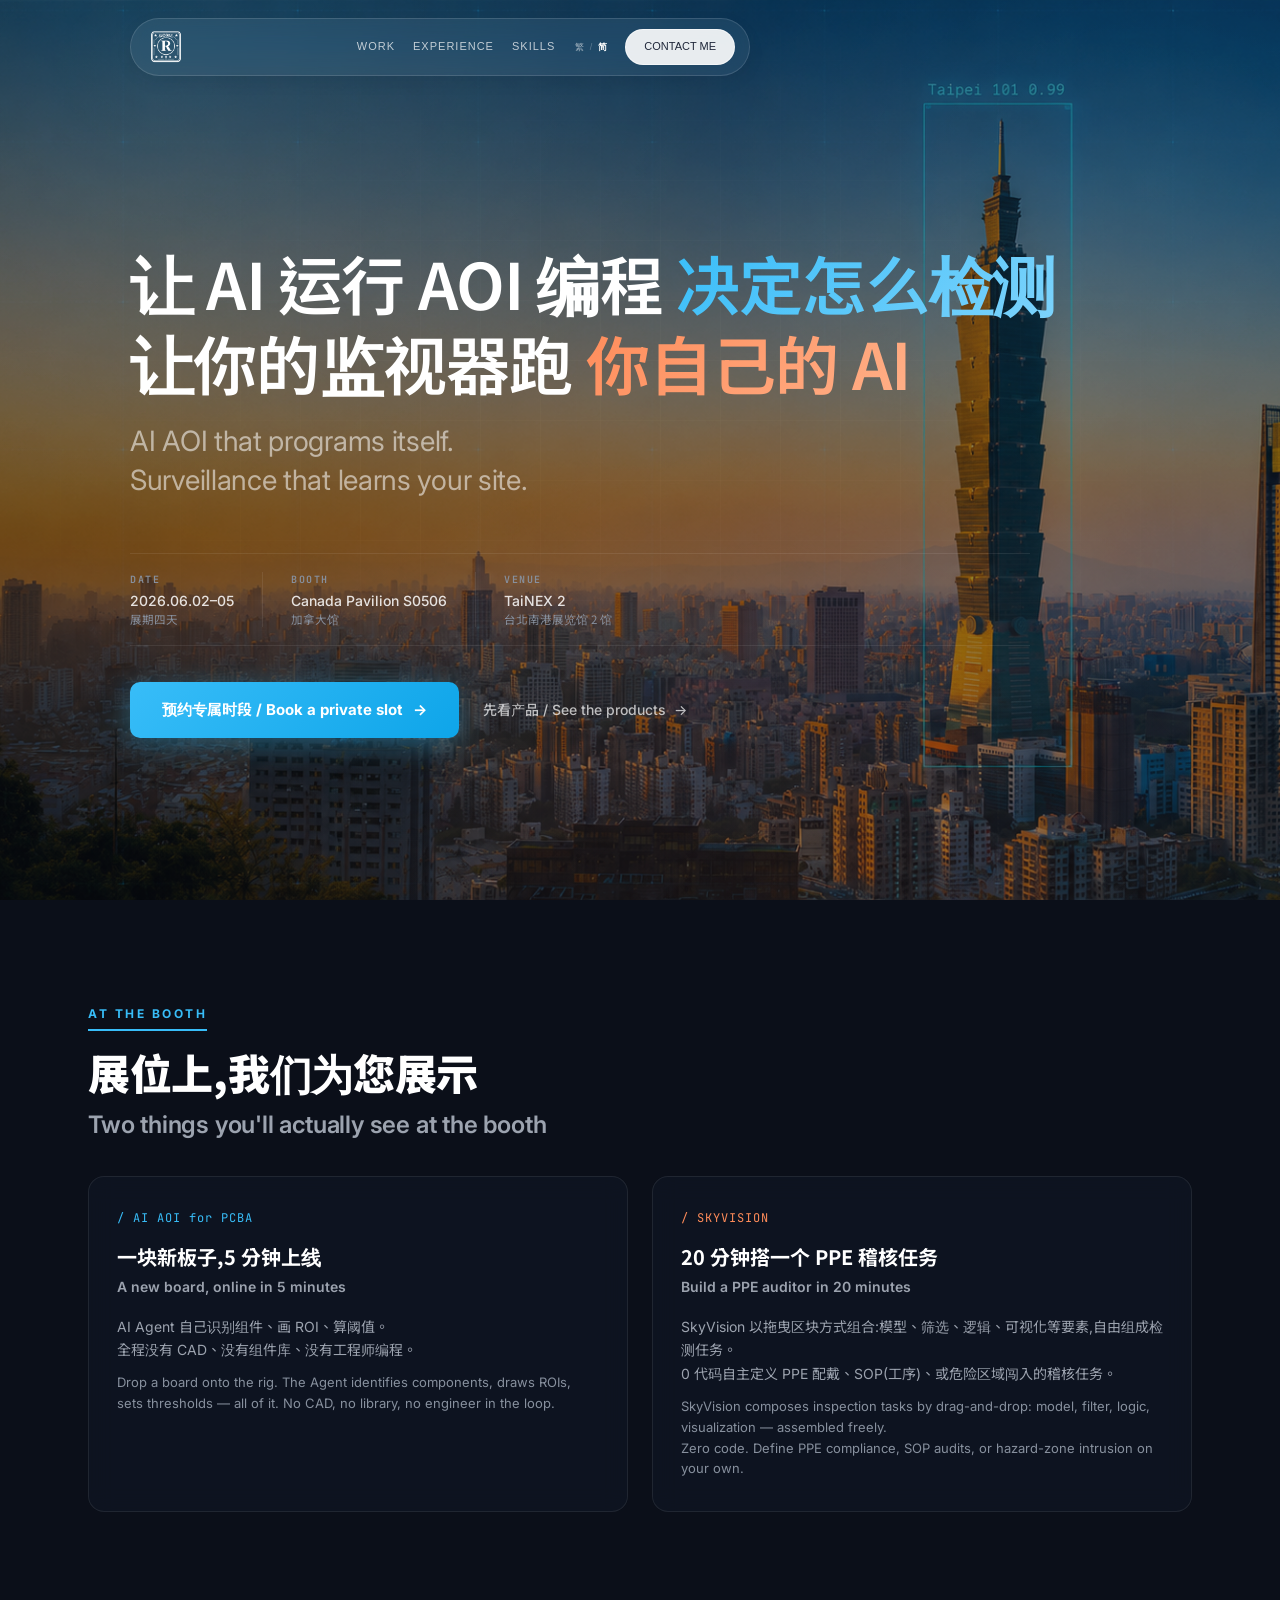
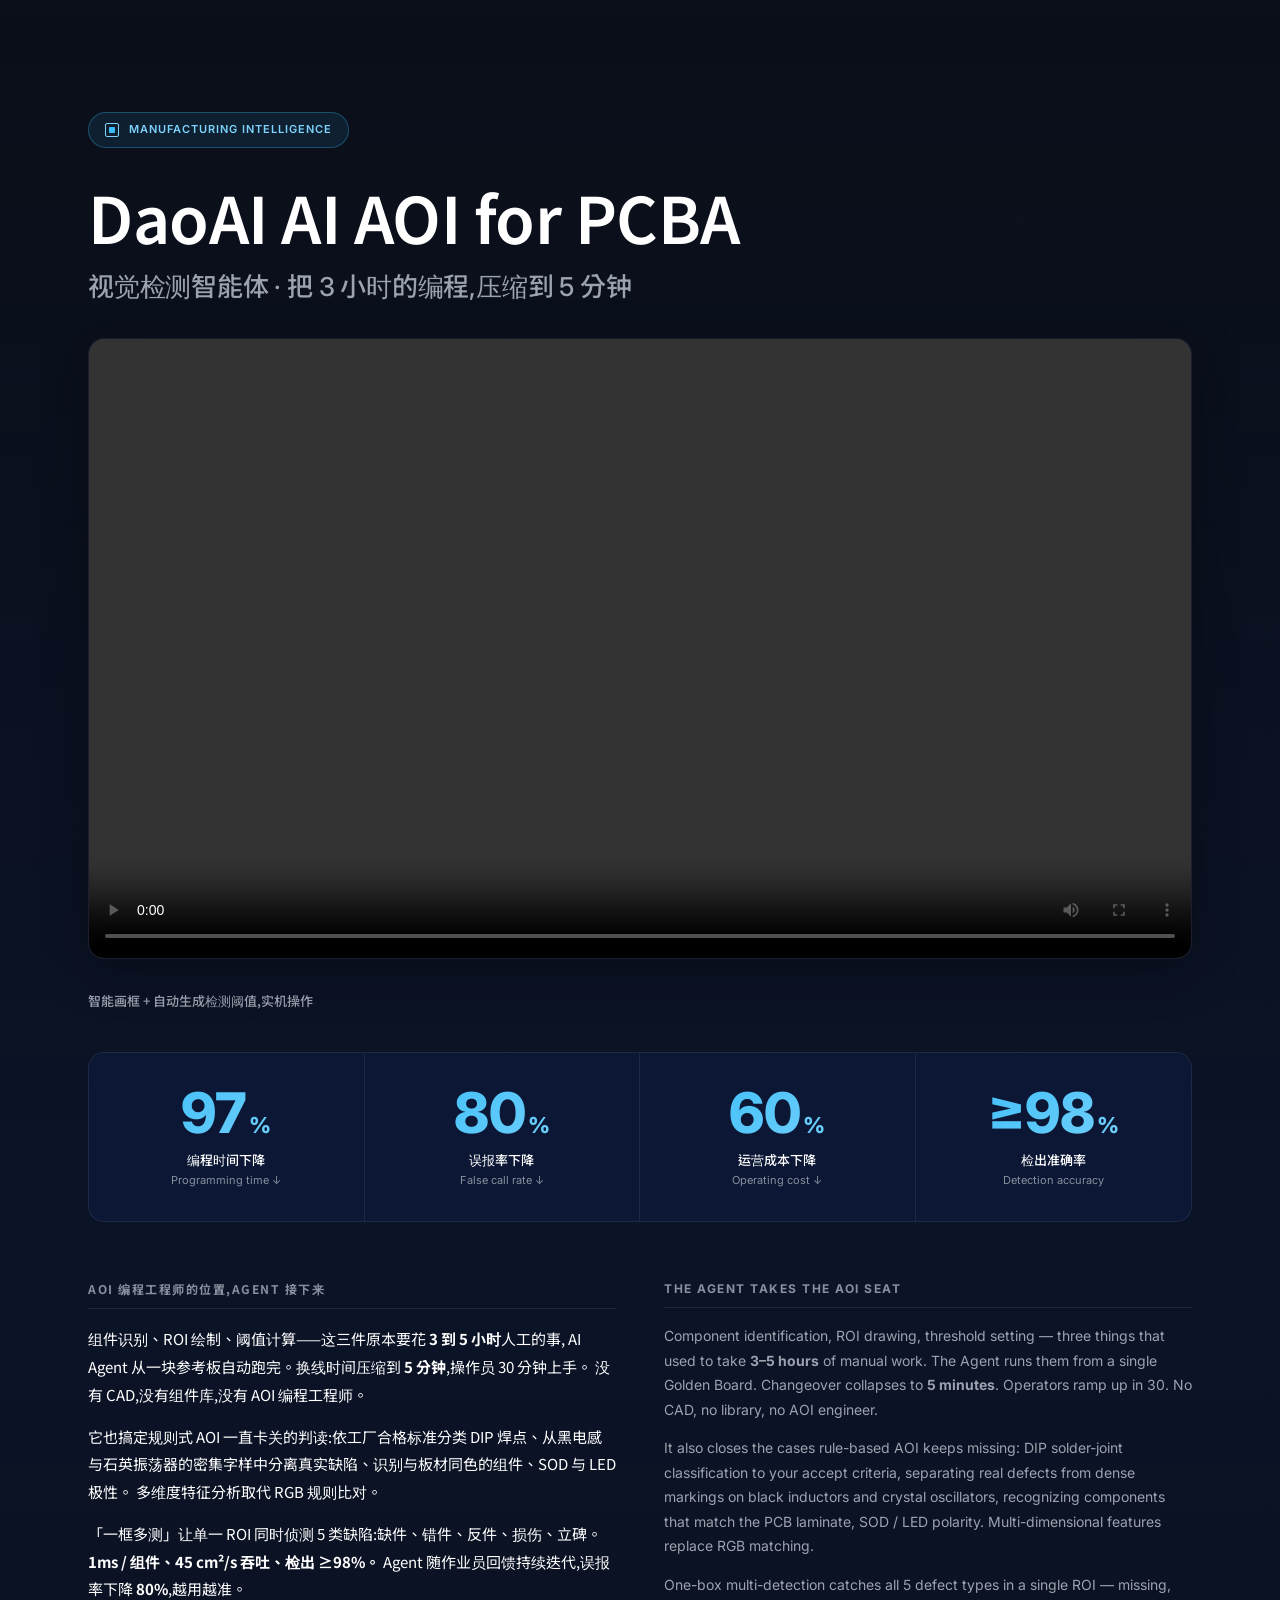
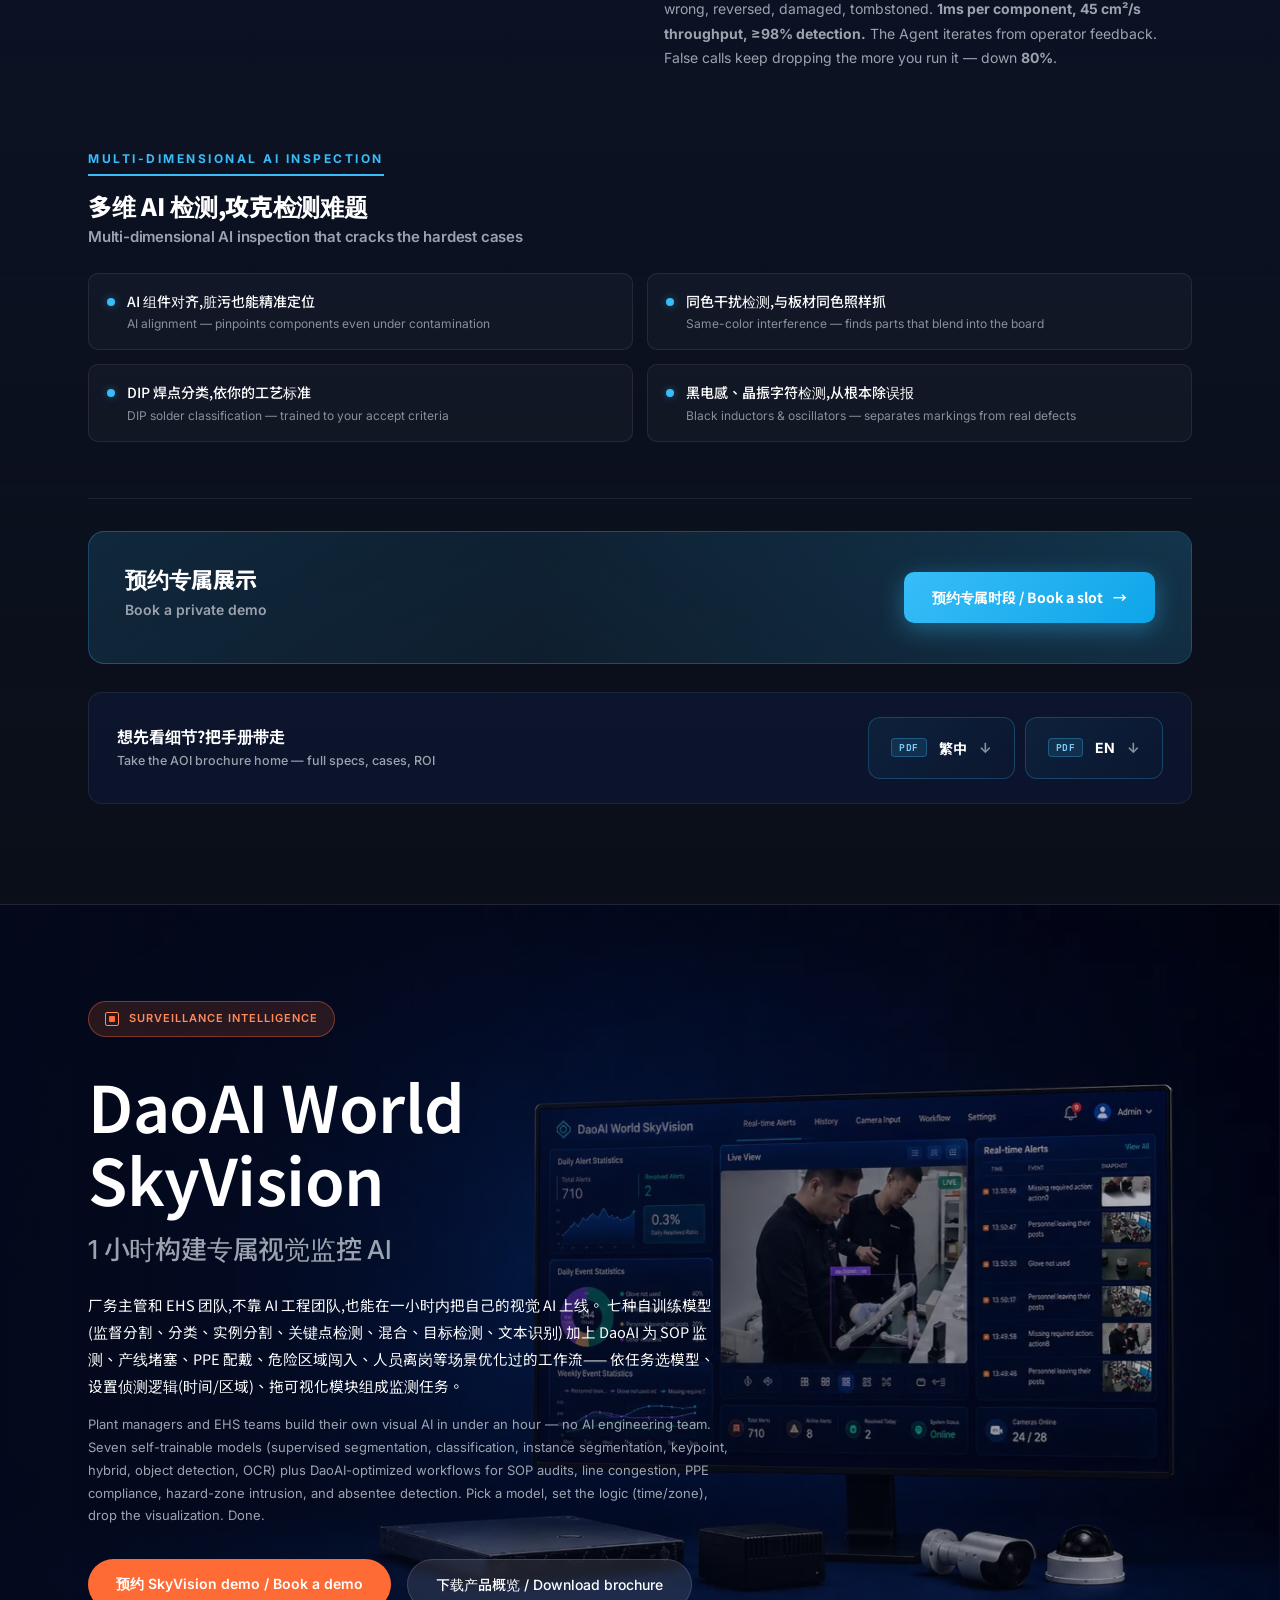
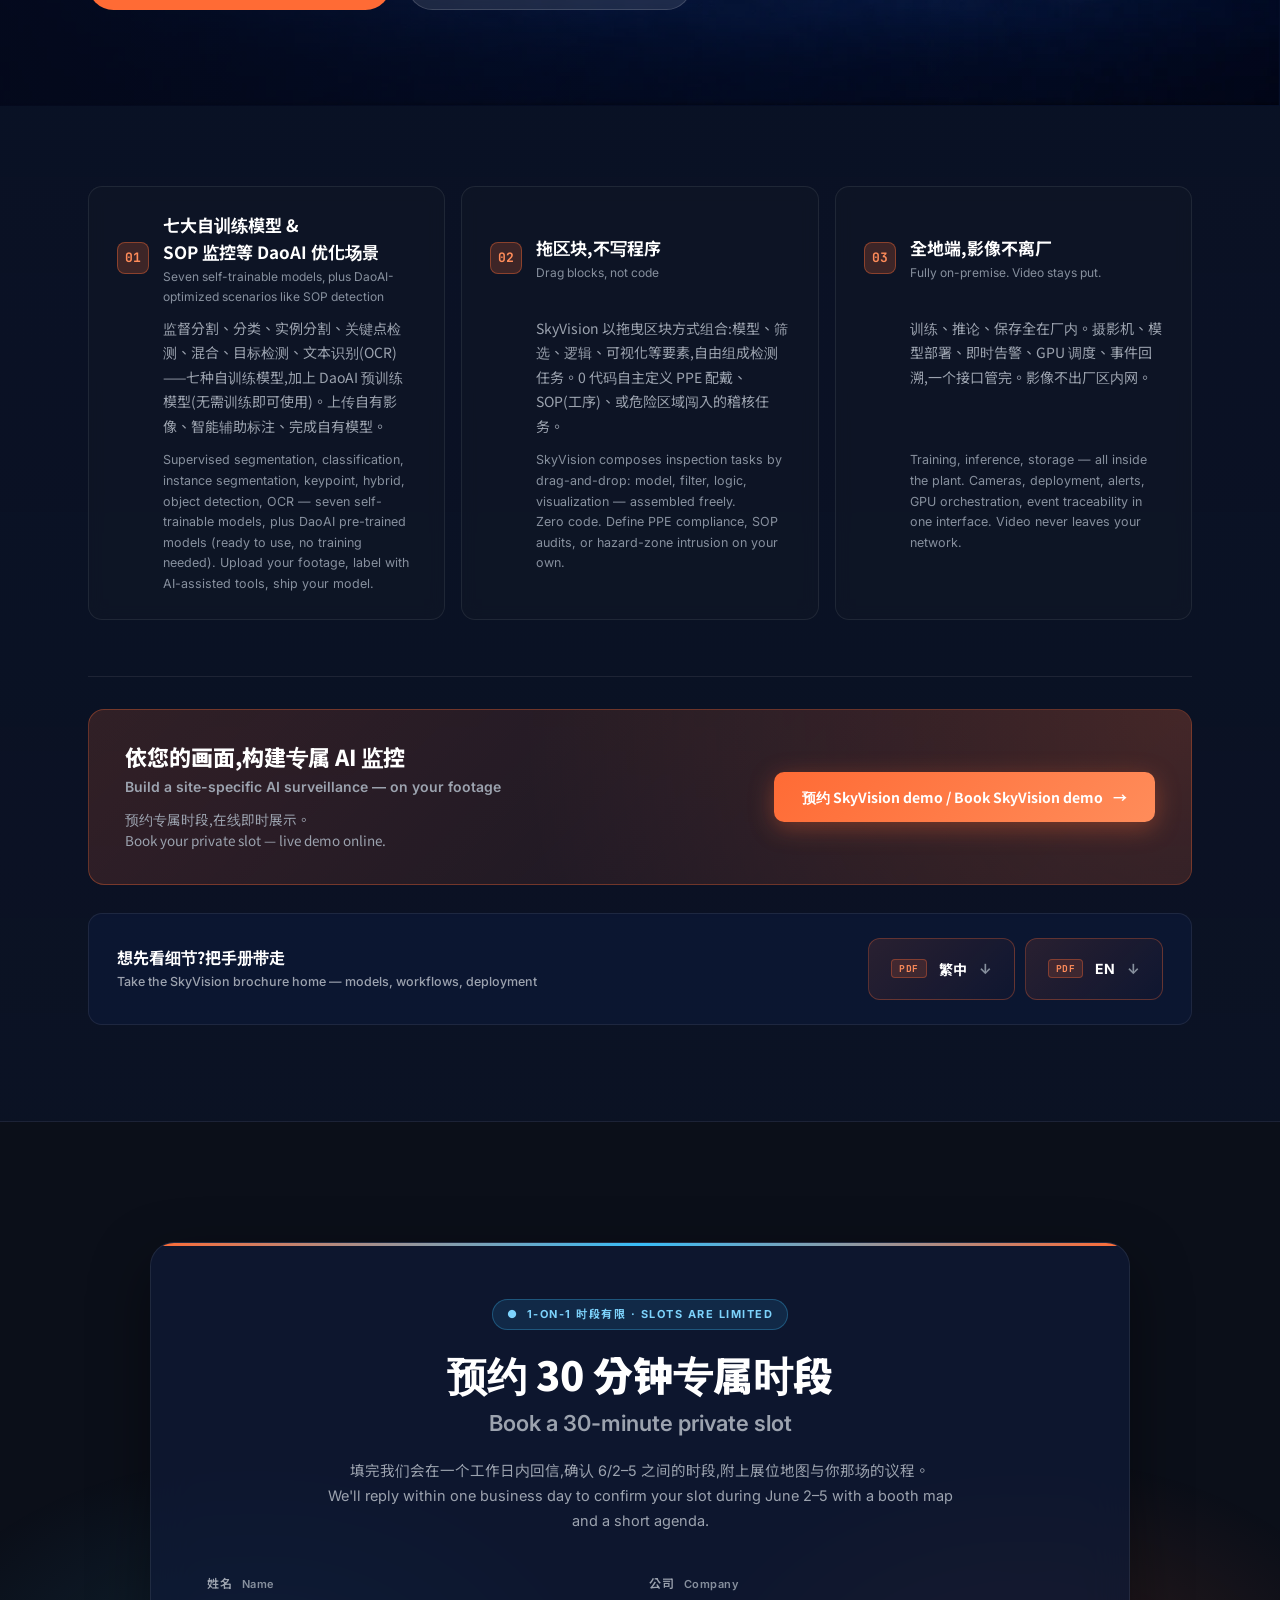
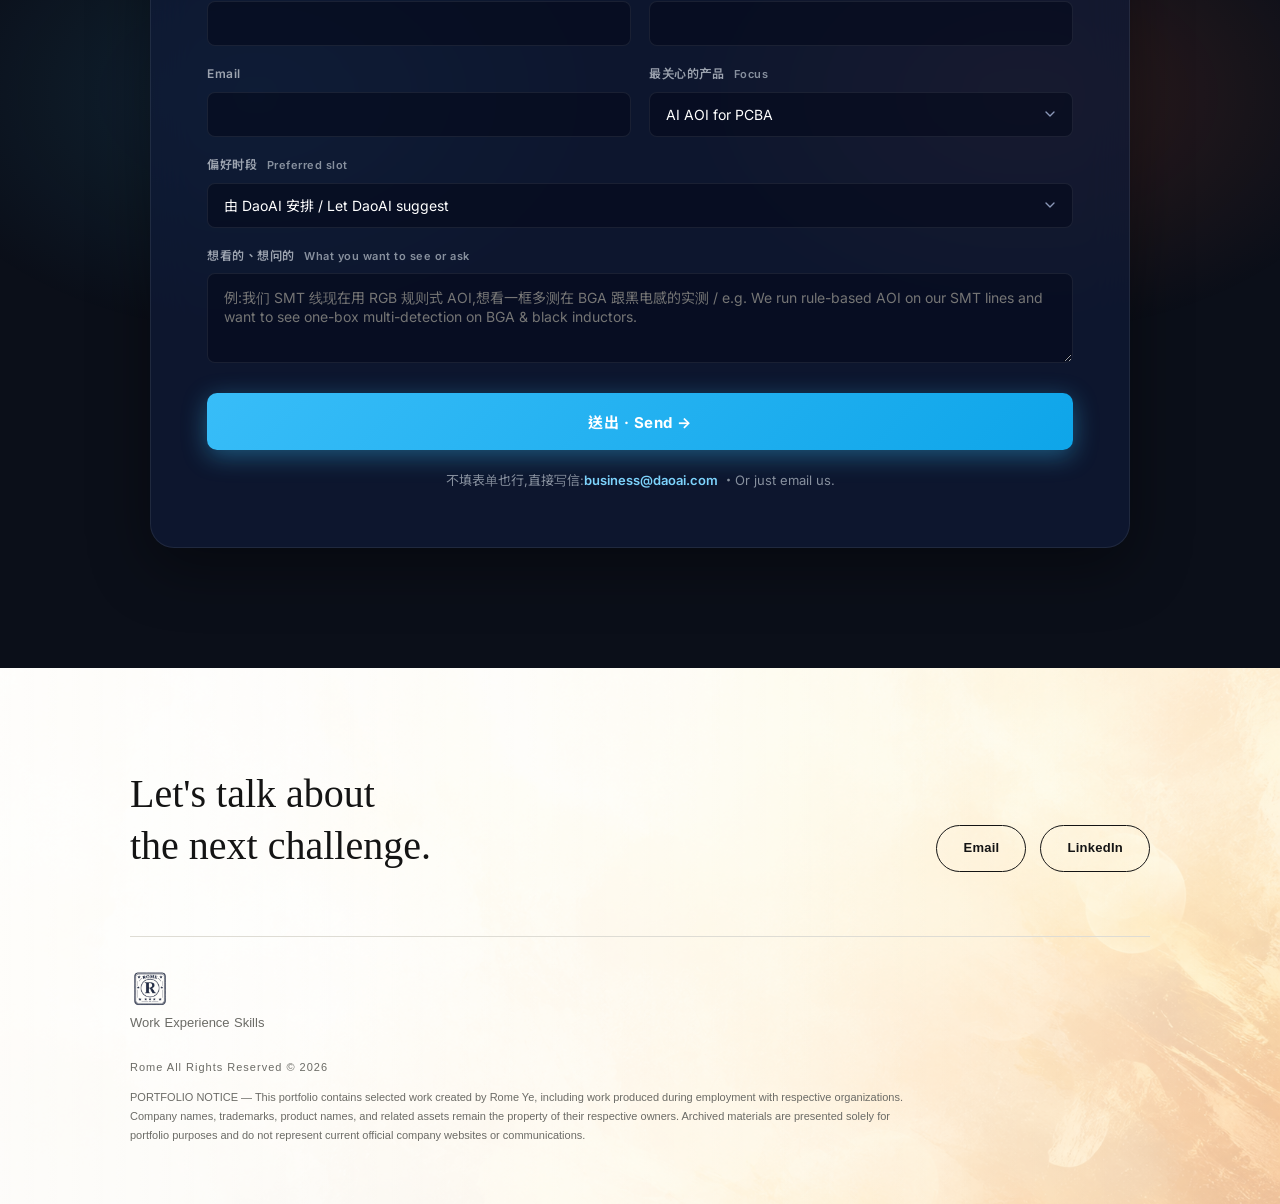
==== commit 59fcc85a: "Shift InnoVEX desktop hero image right" ====
--- a/innovex-case-study-zh-cn.html
+++ b/innovex-case-study-zh-cn.html
@@ -1807,7 +1807,7 @@
   }
   @media (min-width: 901px) {
     #hero-particles {
-      background-position: 40% center;
+      background-position: 20% center;
     }
     .hero-meta,
     .hero-actions {
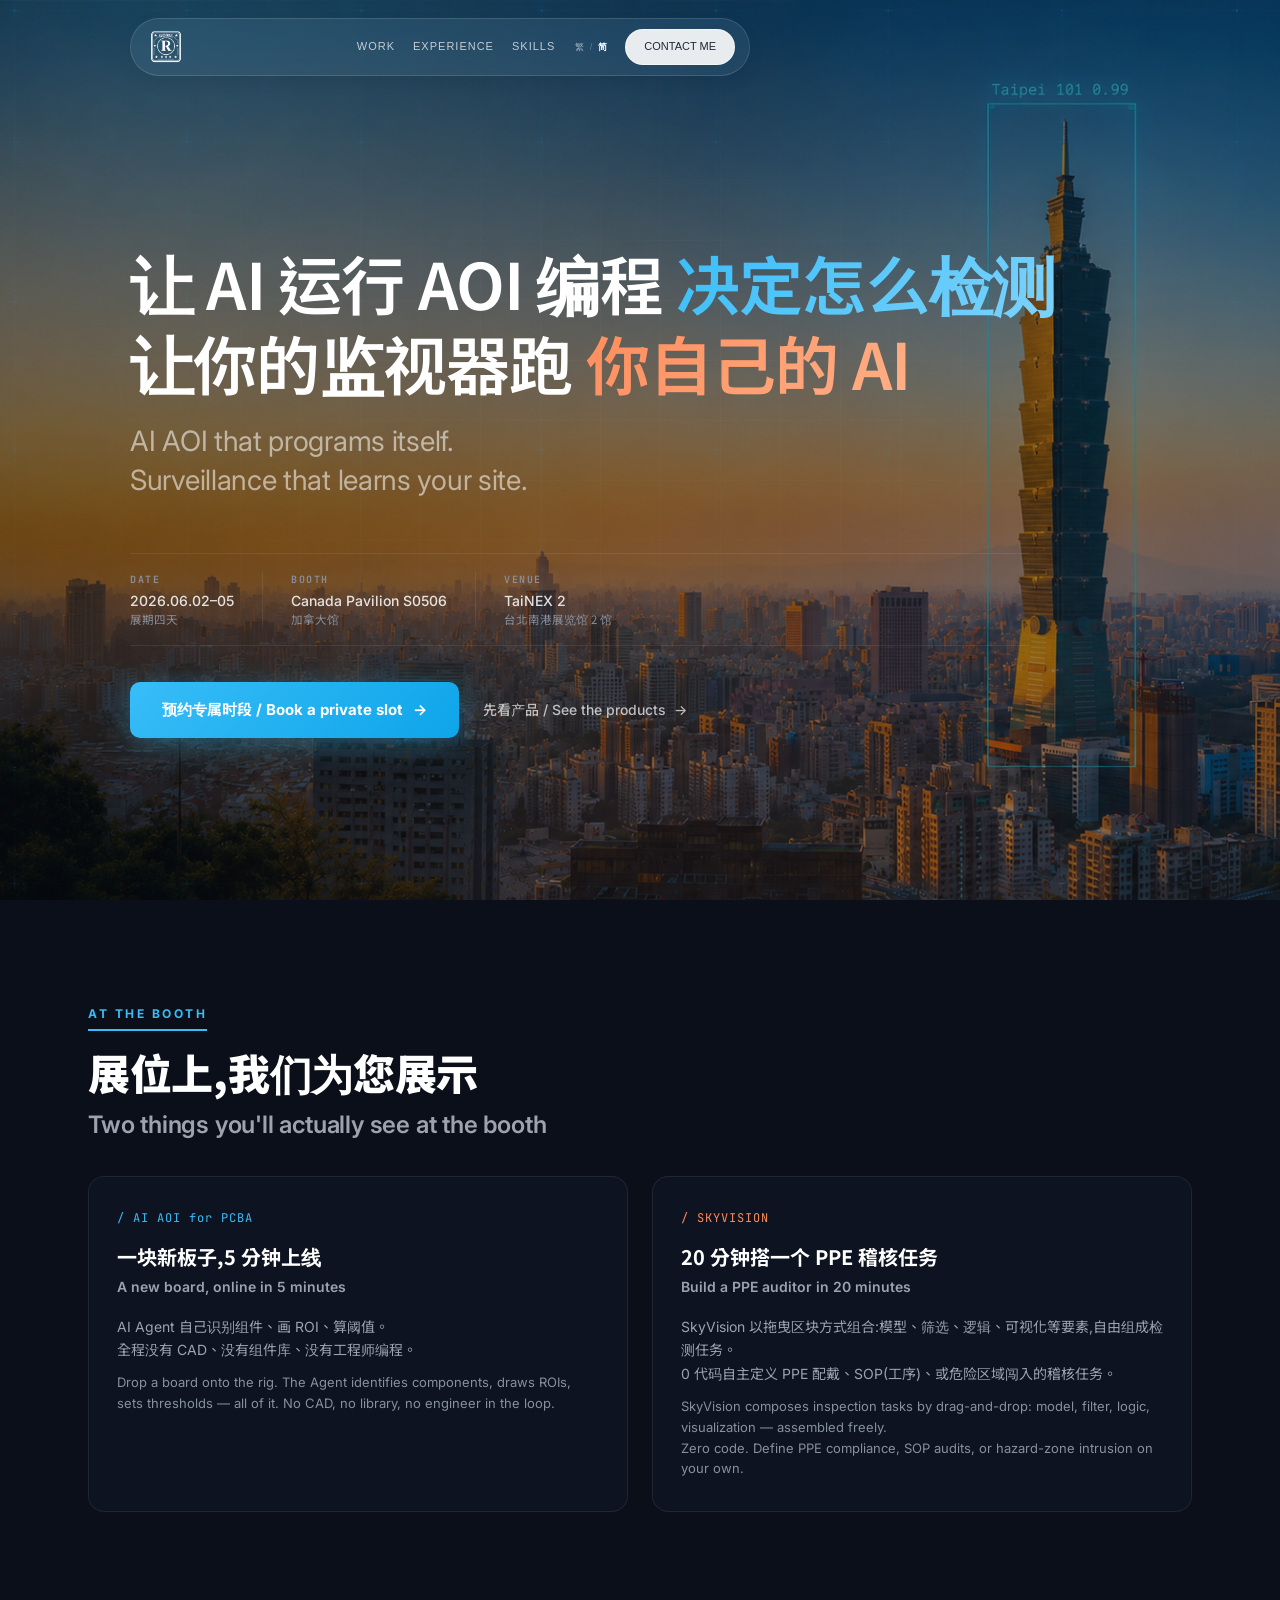
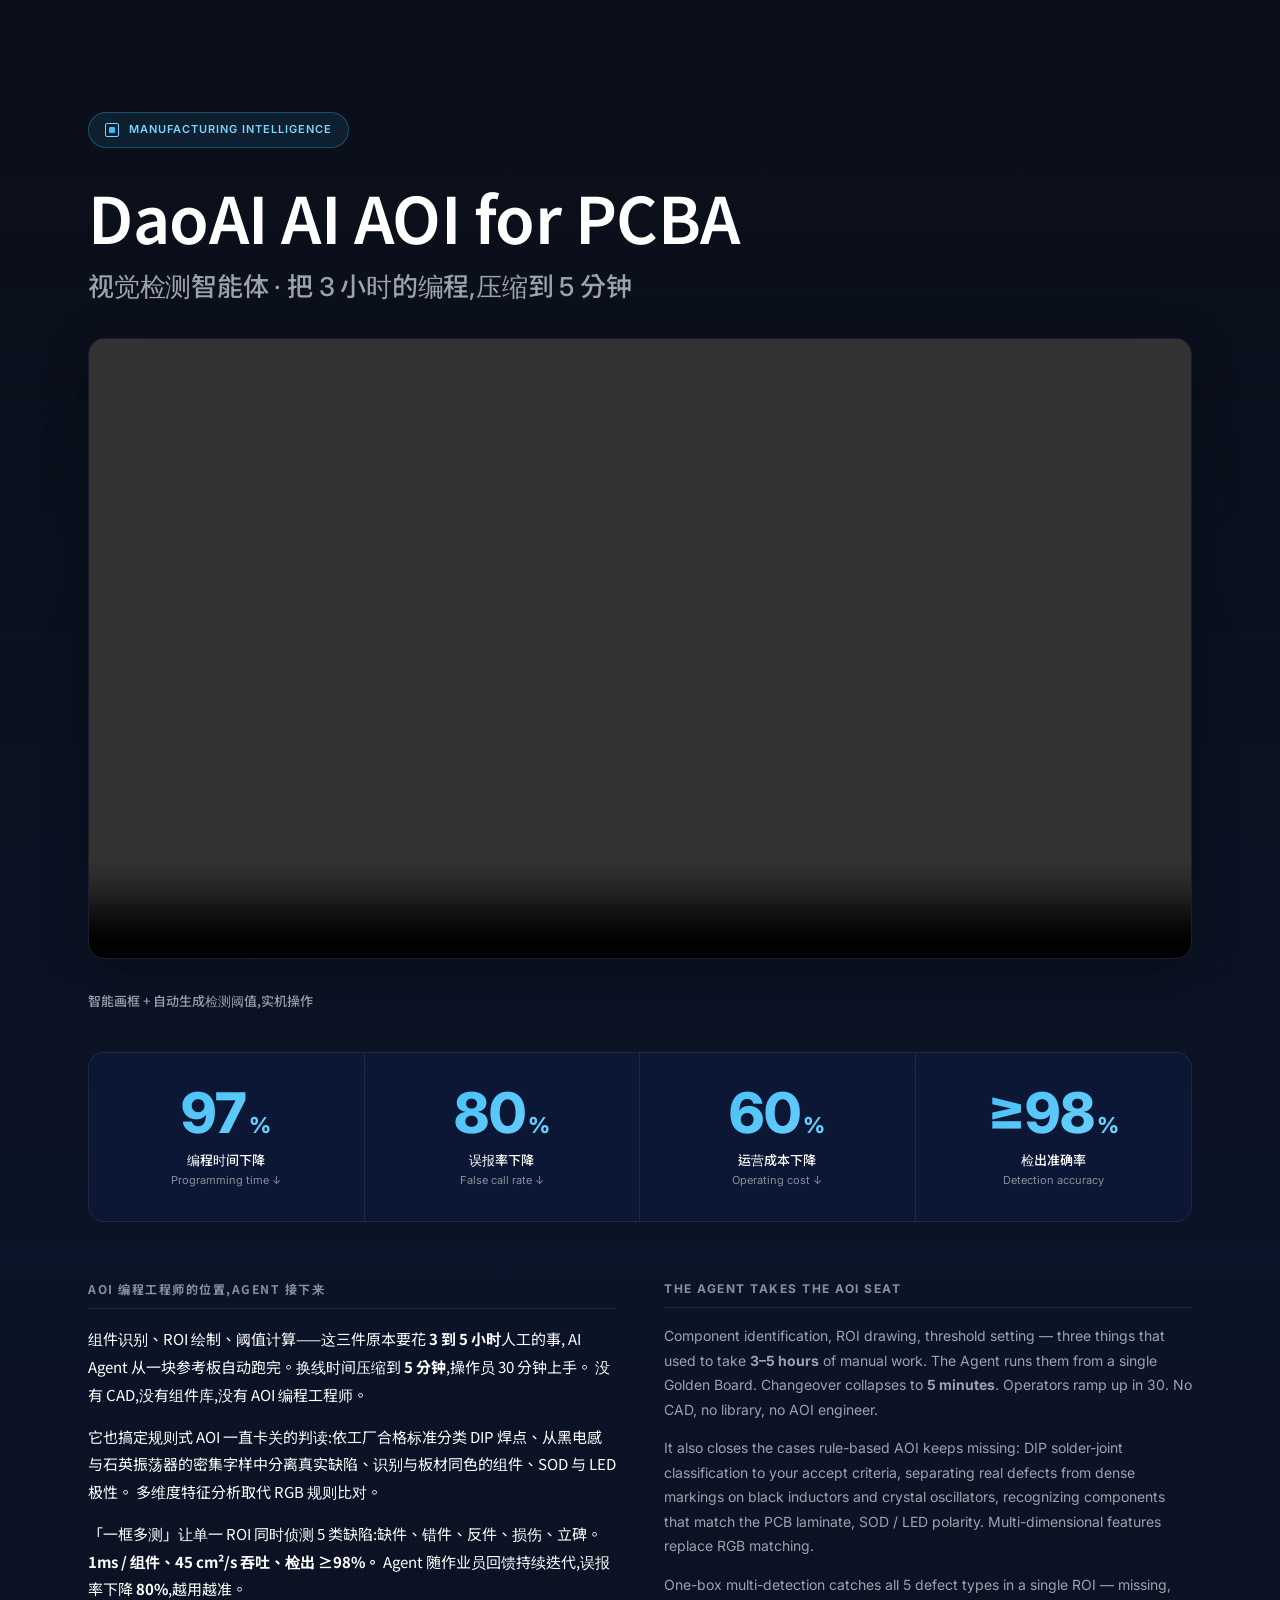
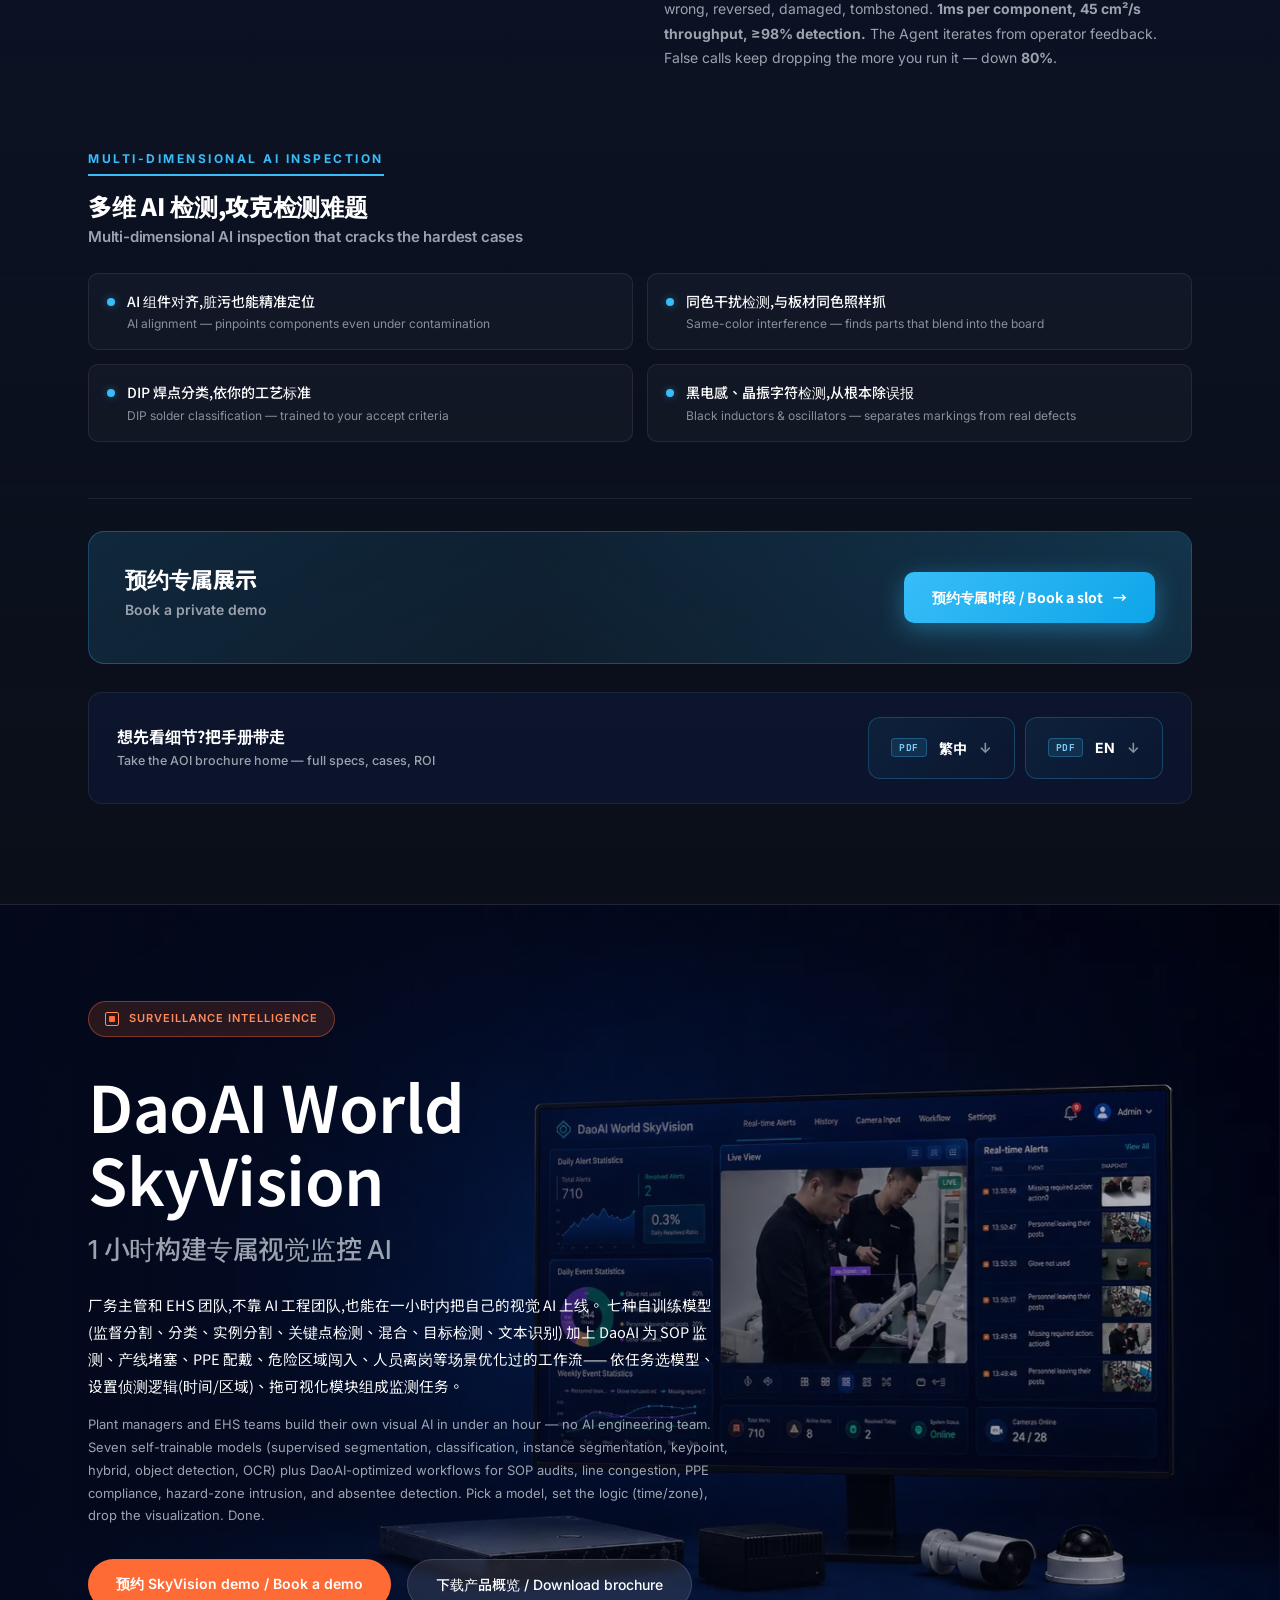
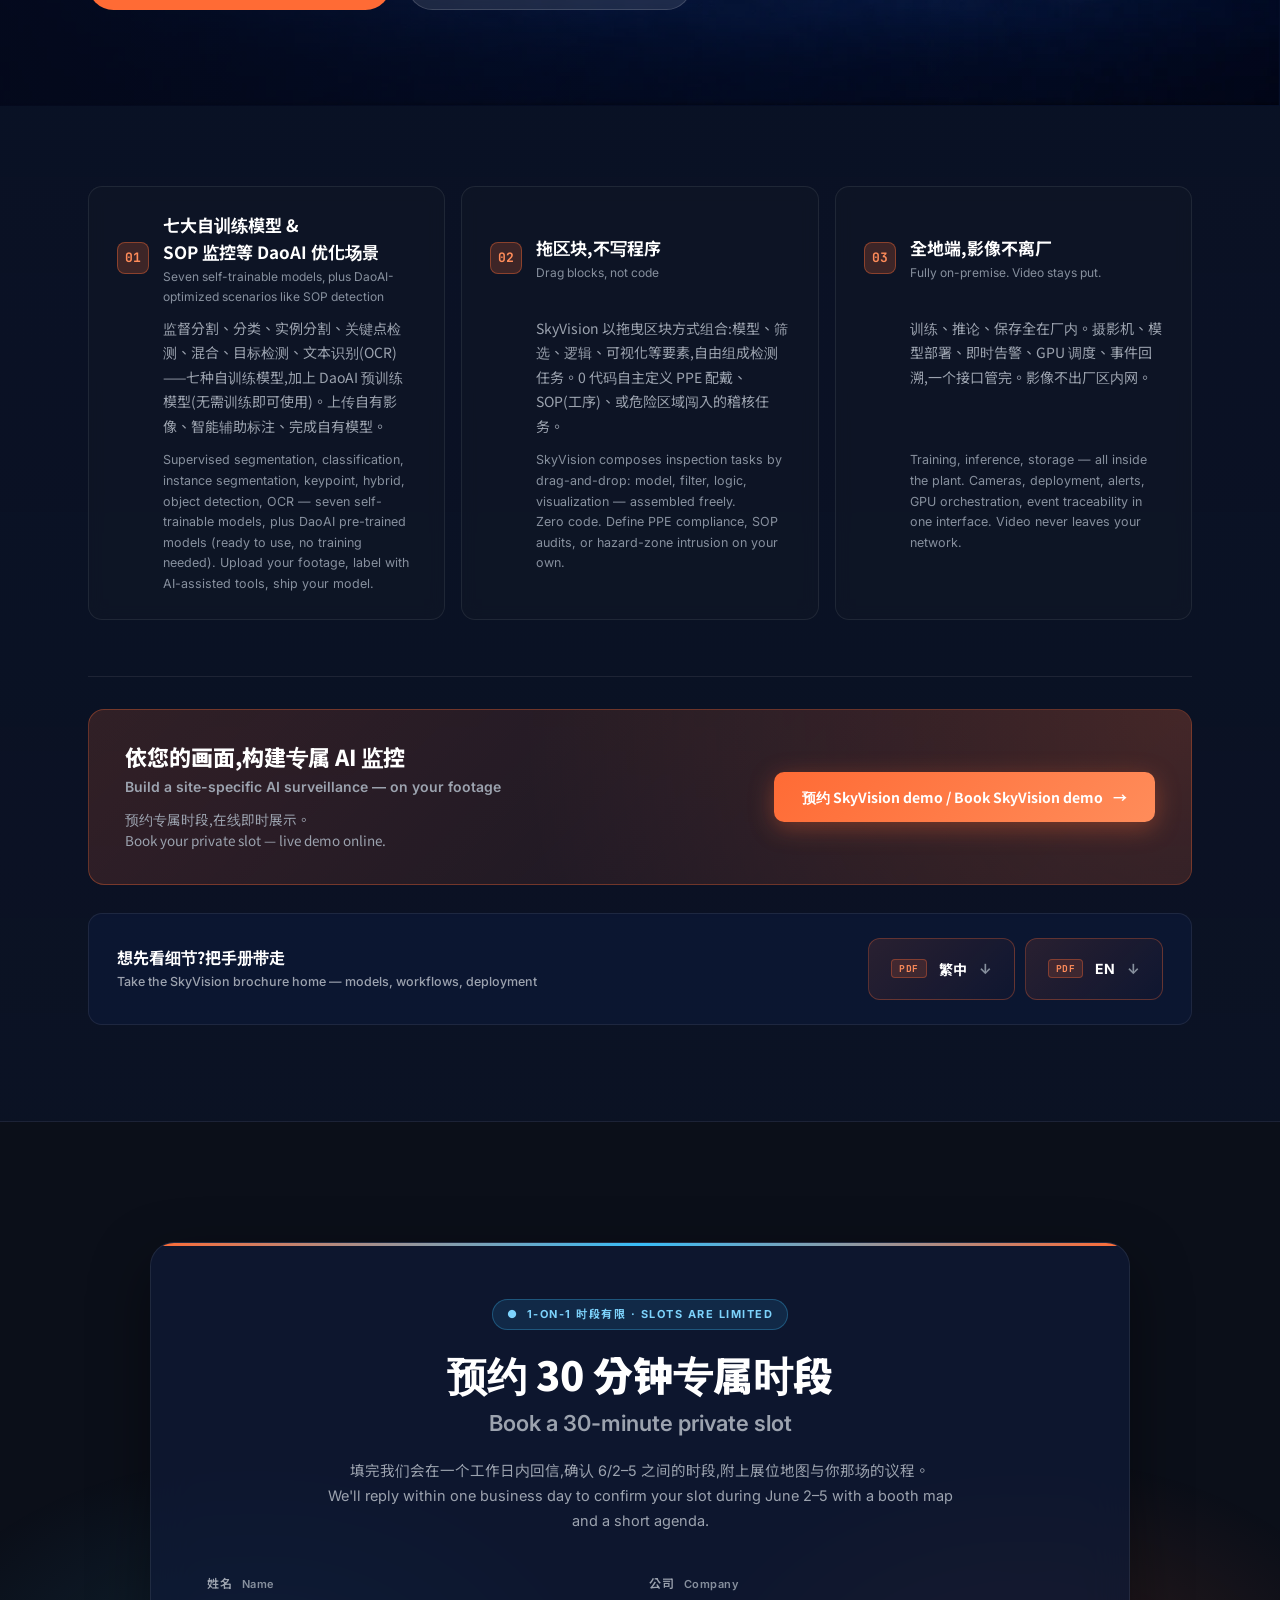
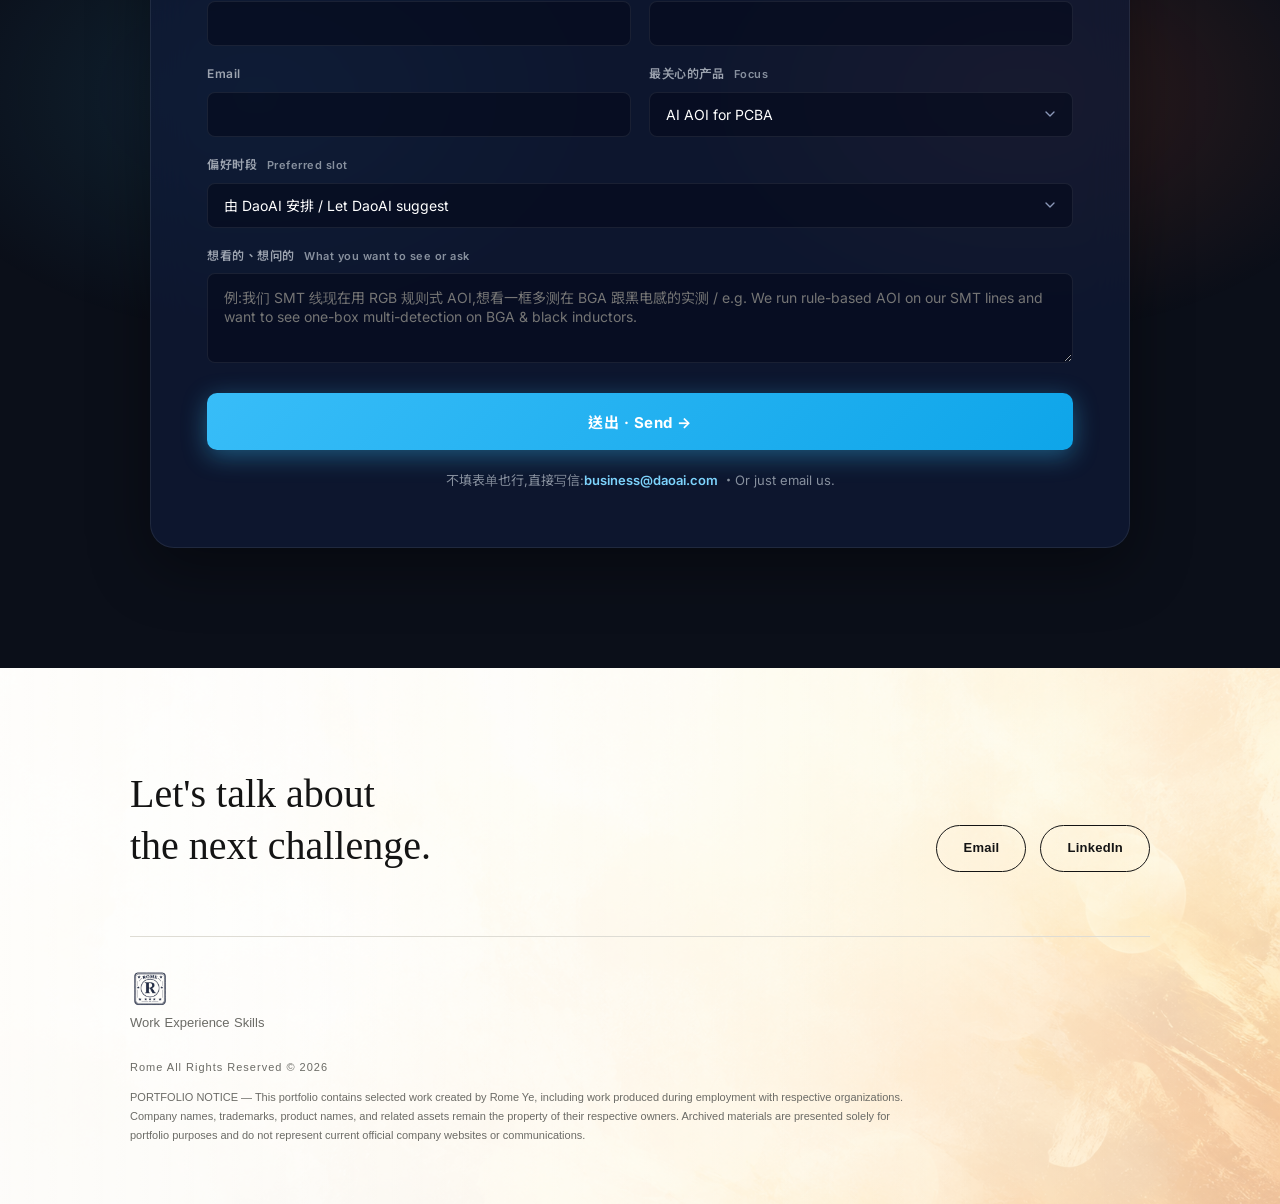
==== commit 7b3c18fc: "Set InnoVEX desktop hero anchor to zero" ====
--- a/innovex-case-study-zh-cn.html
+++ b/innovex-case-study-zh-cn.html
@@ -1807,7 +1807,7 @@
   }
   @media (min-width: 901px) {
     #hero-particles {
-      background-position: 20% center;
+      background-position: 0% center;
     }
     .hero-meta,
     .hero-actions {
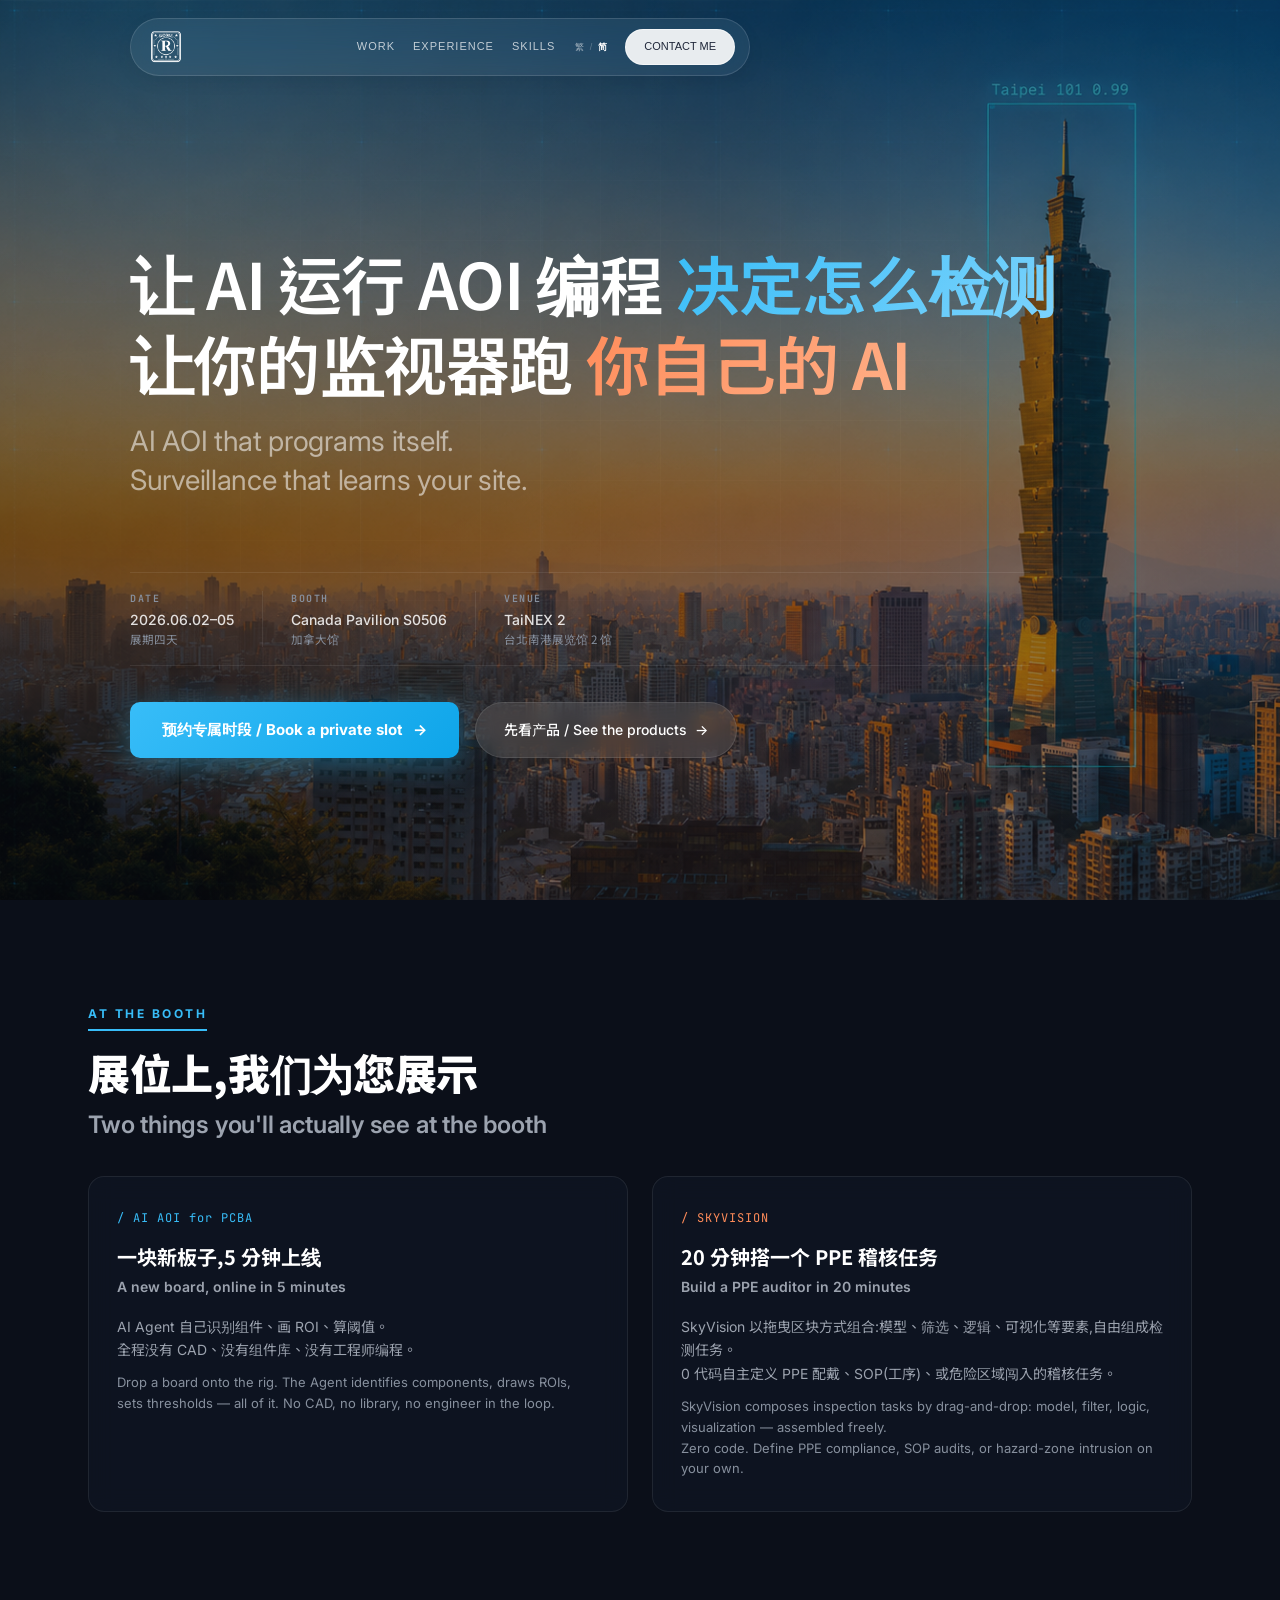
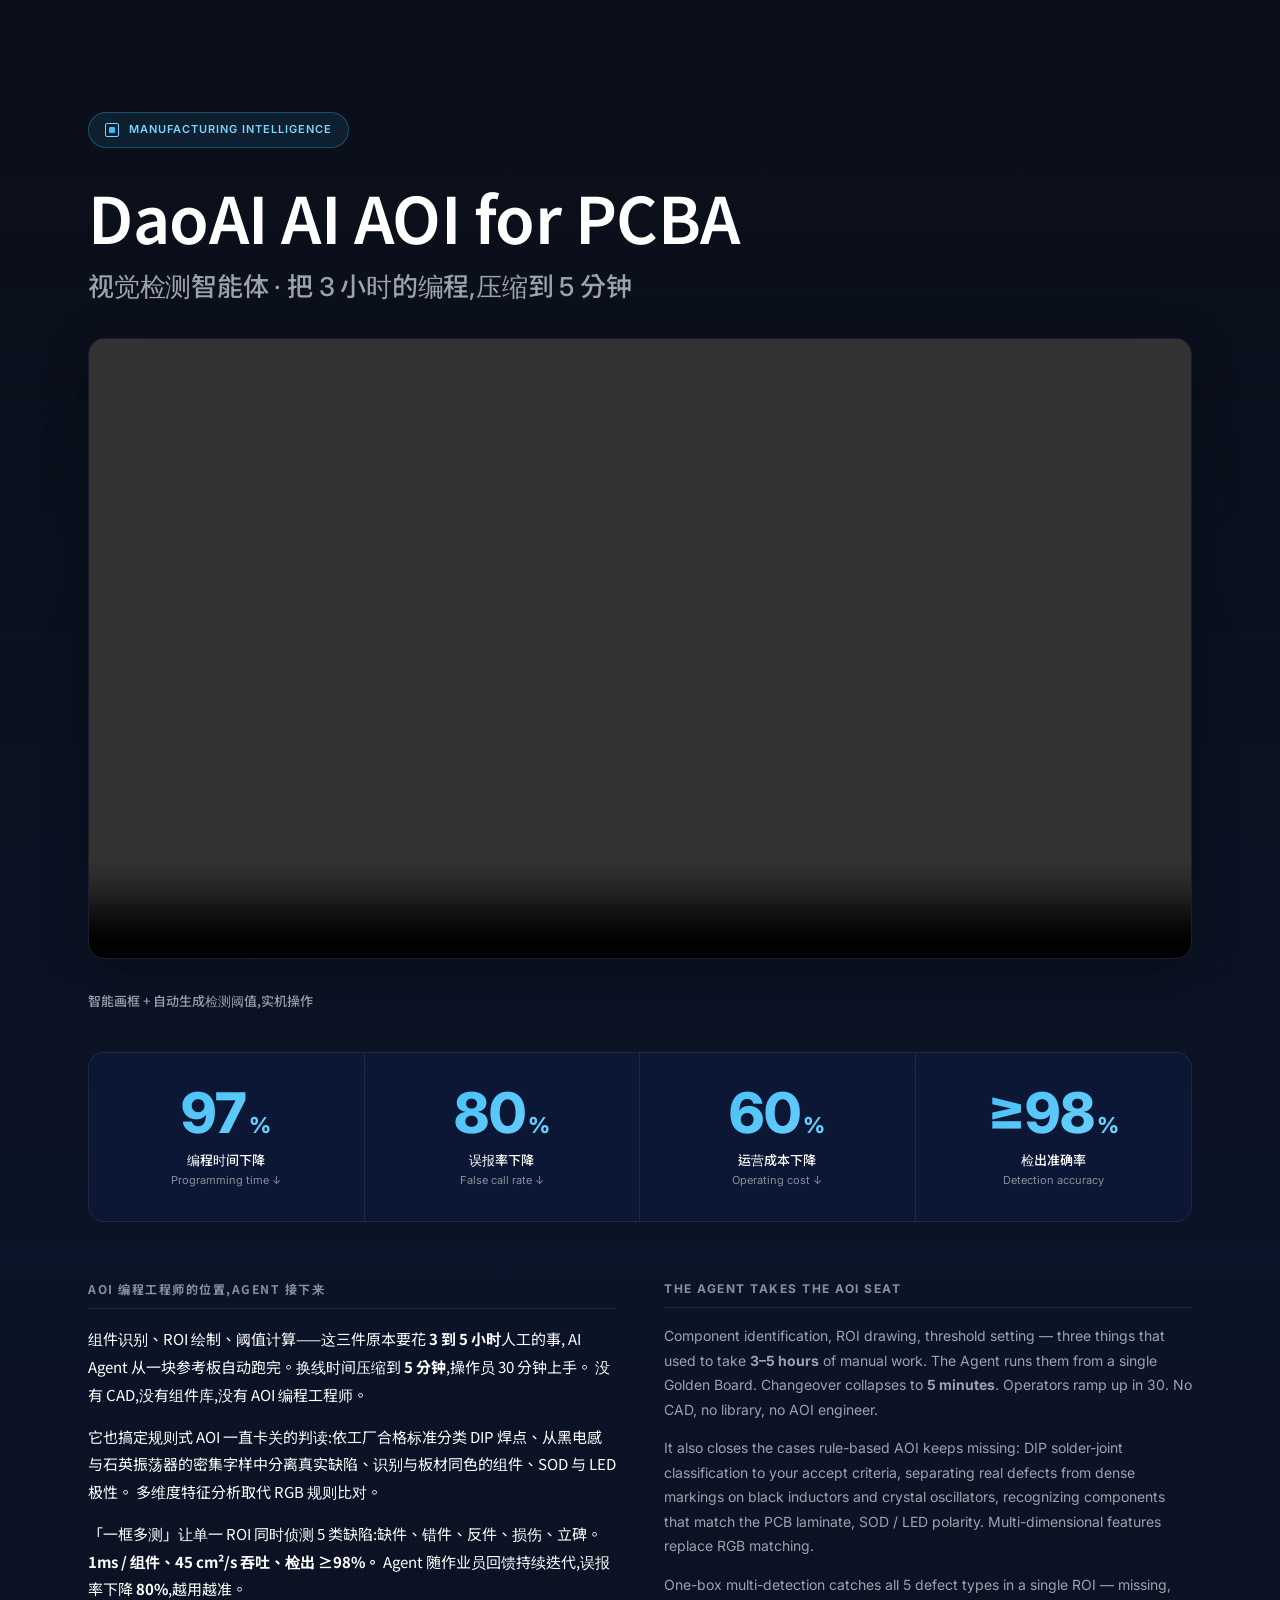
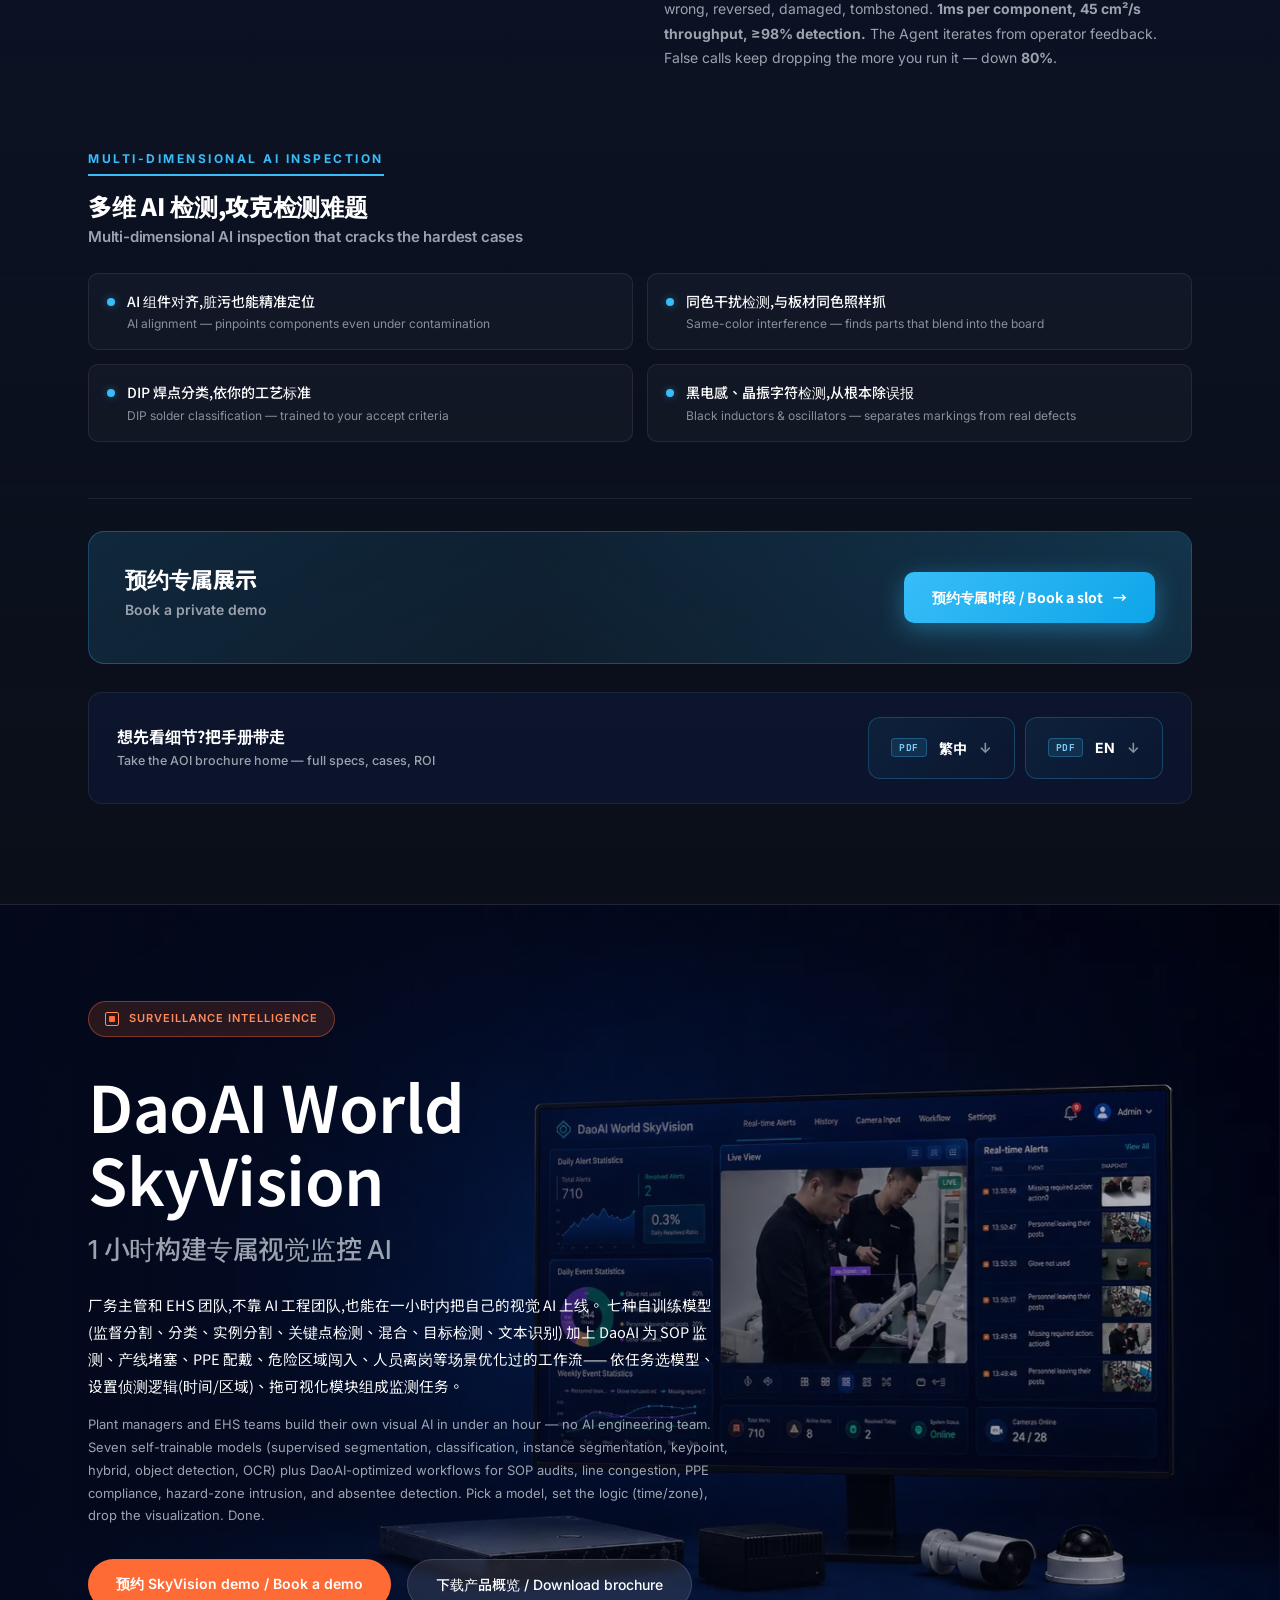
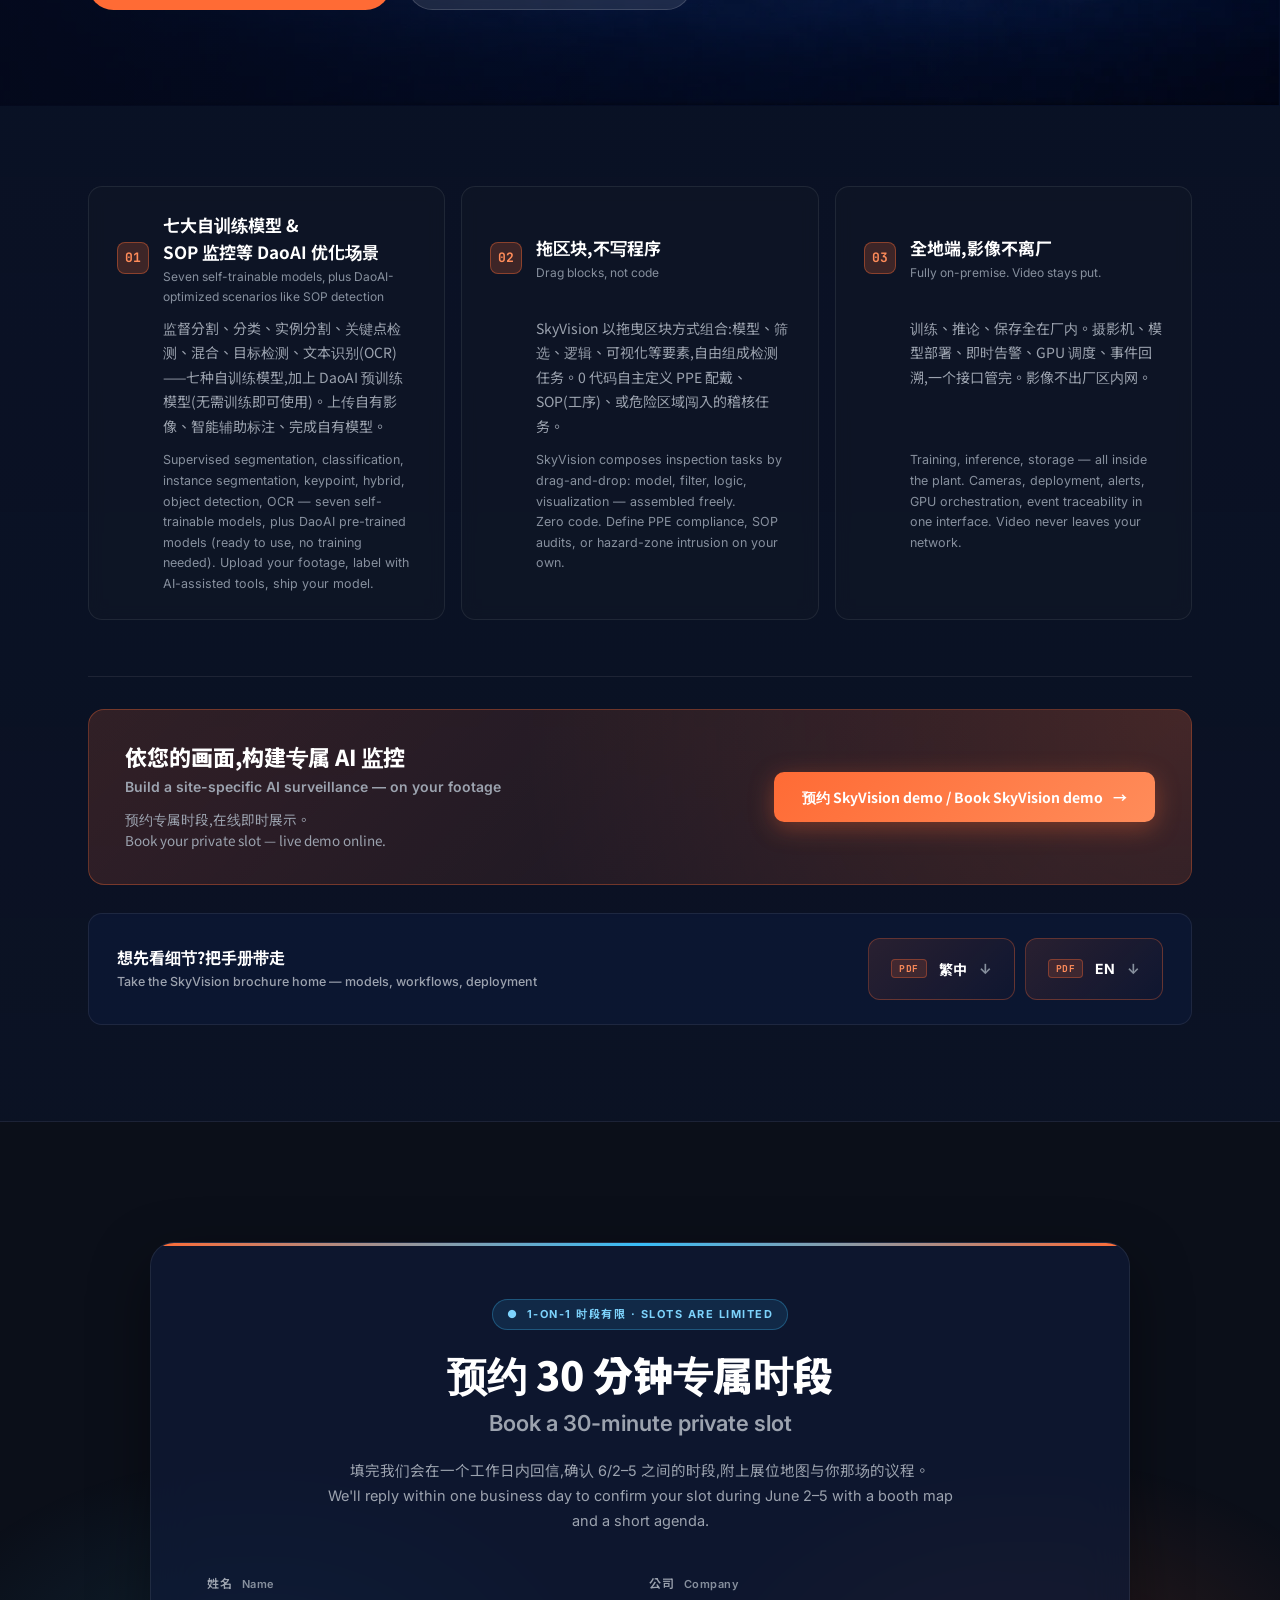
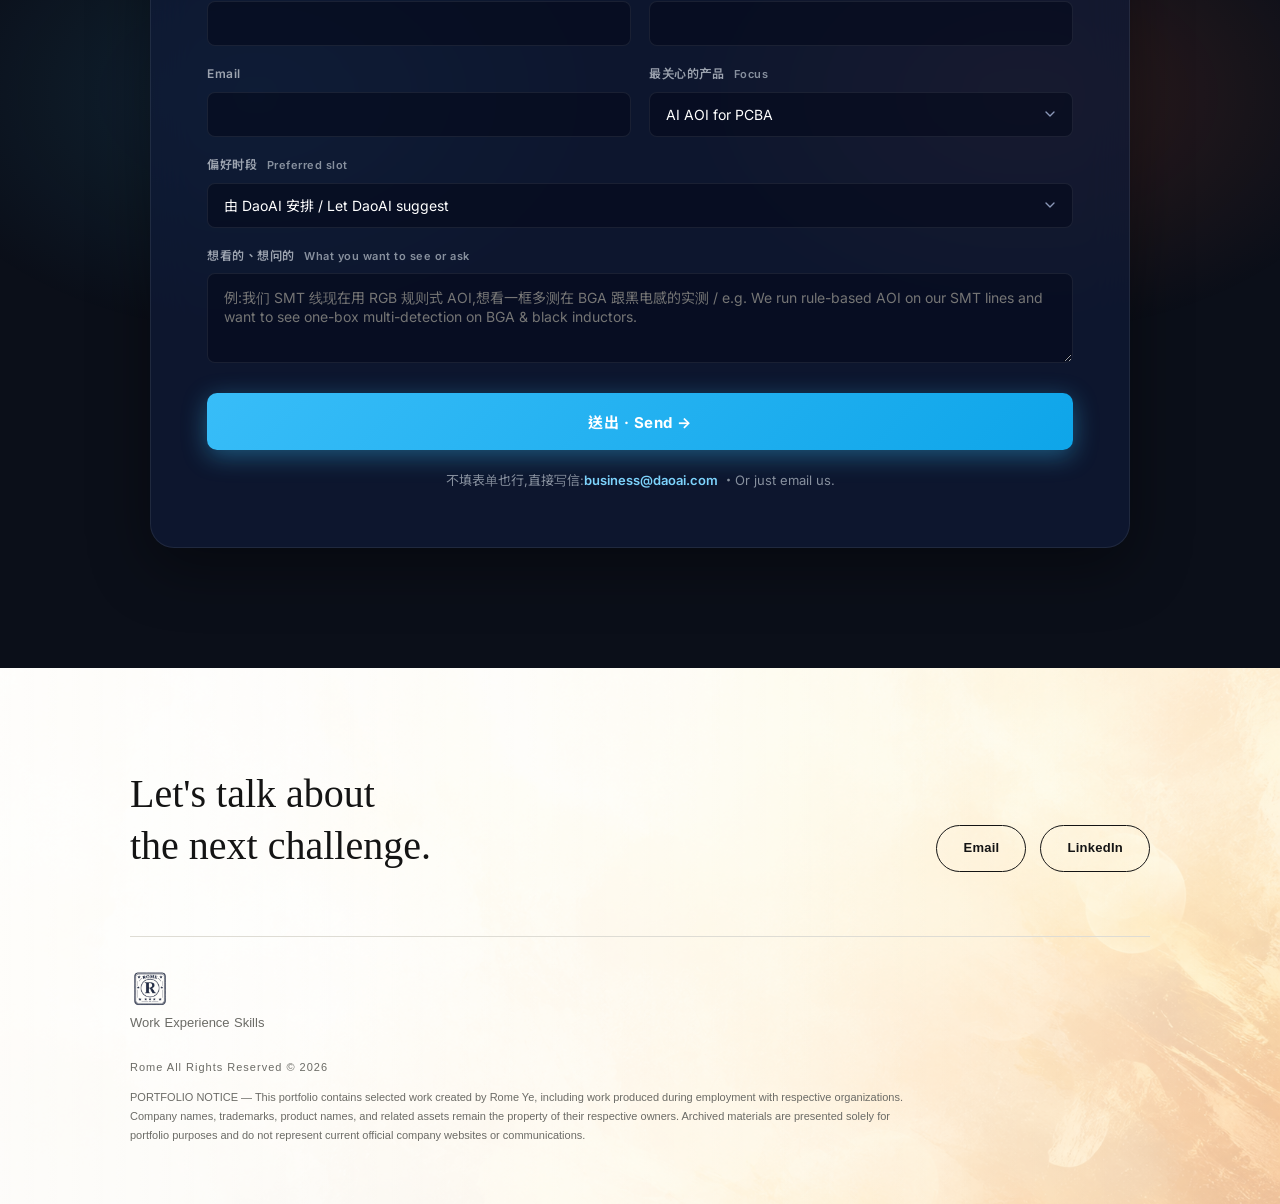
==== commit 576f52dd: "Refine InnoVEX desktop event controls" ====
--- a/innovex-case-study-zh-cn.html
+++ b/innovex-case-study-zh-cn.html
@@ -1811,7 +1811,16 @@
     }
     .hero-meta,
     .hero-actions {
-      transform: translateY(20px);
+      transform: translateY(40px);
+    }
+    .hero-actions .btn-secondary {
+      padding: 16px 28px;
+      color: #fff;
+      background: rgba(255, 255, 255, 0.1);
+      border: 1px solid rgba(255, 255, 255, 0.1);
+      border-radius: 50px;
+      backdrop-filter: blur(10px);
+      -webkit-backdrop-filter: blur(10px);
     }
   }
   @media (max-width: 700px) {
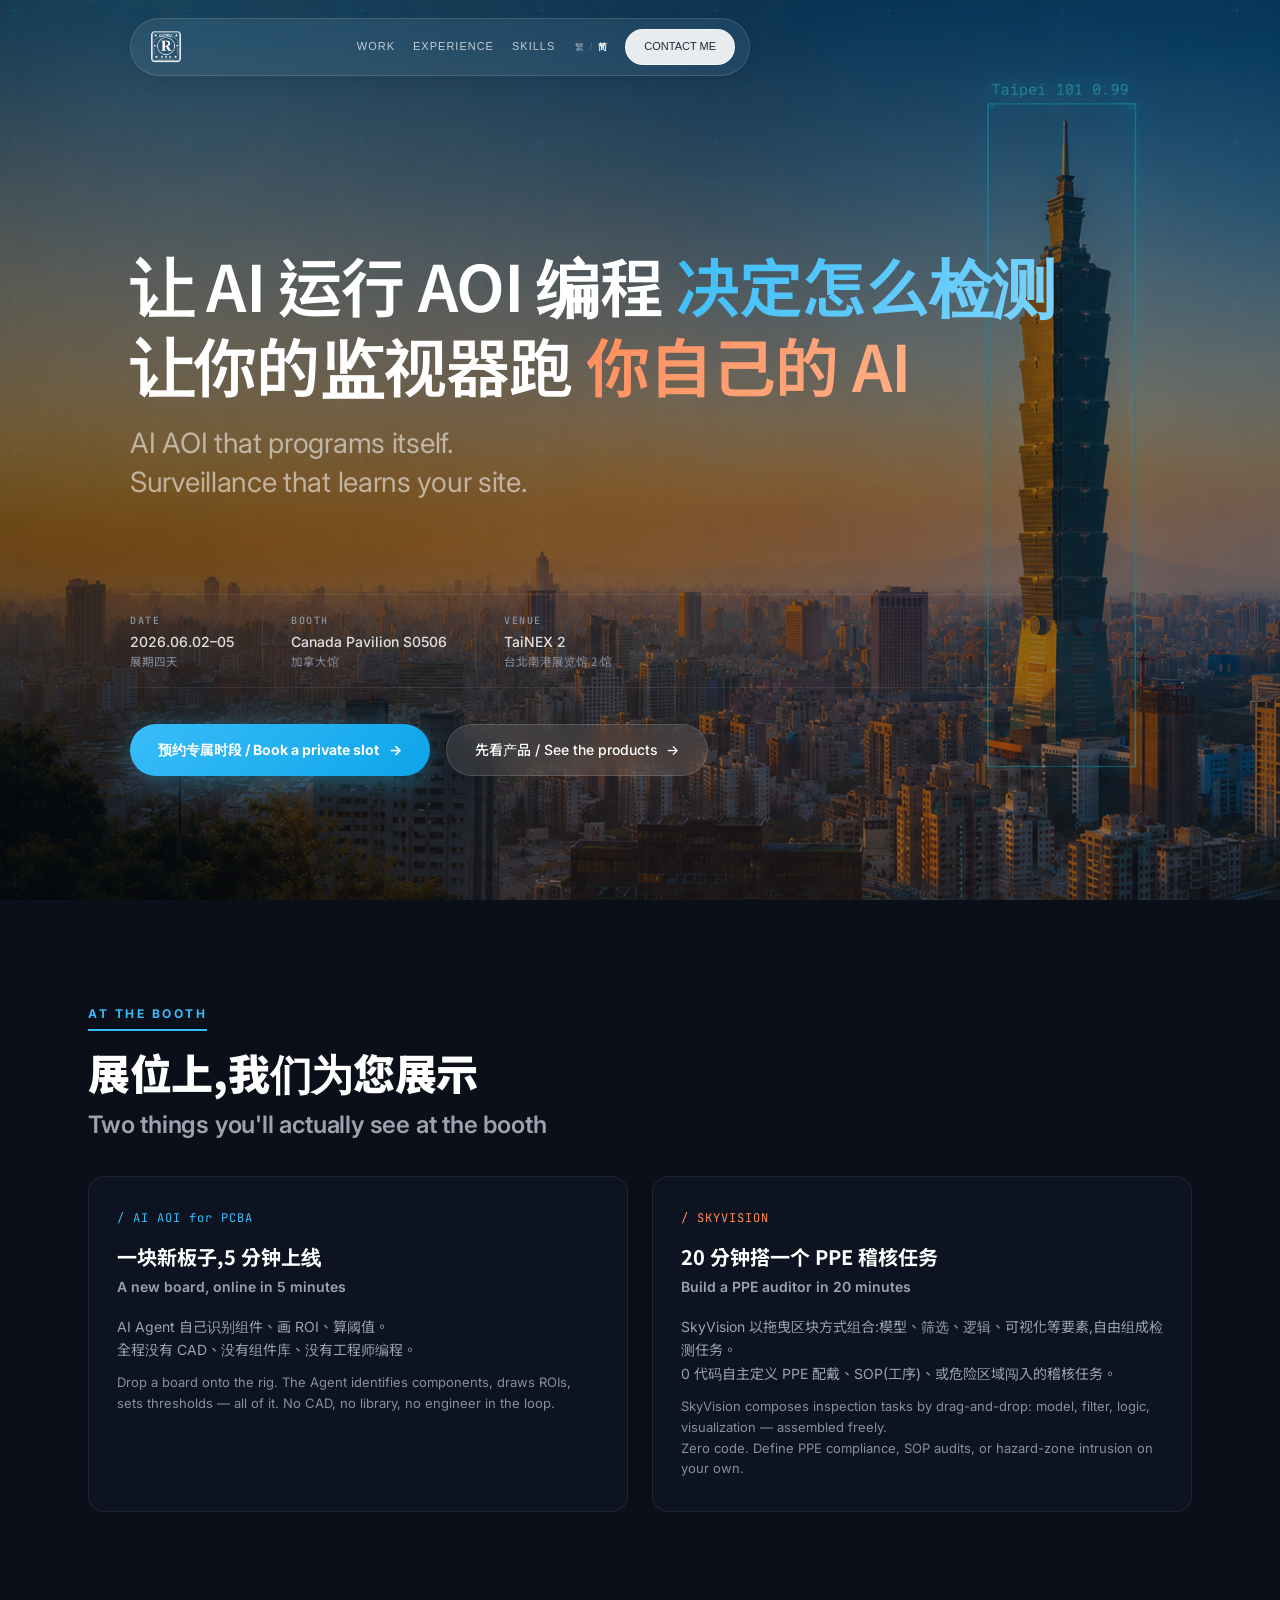
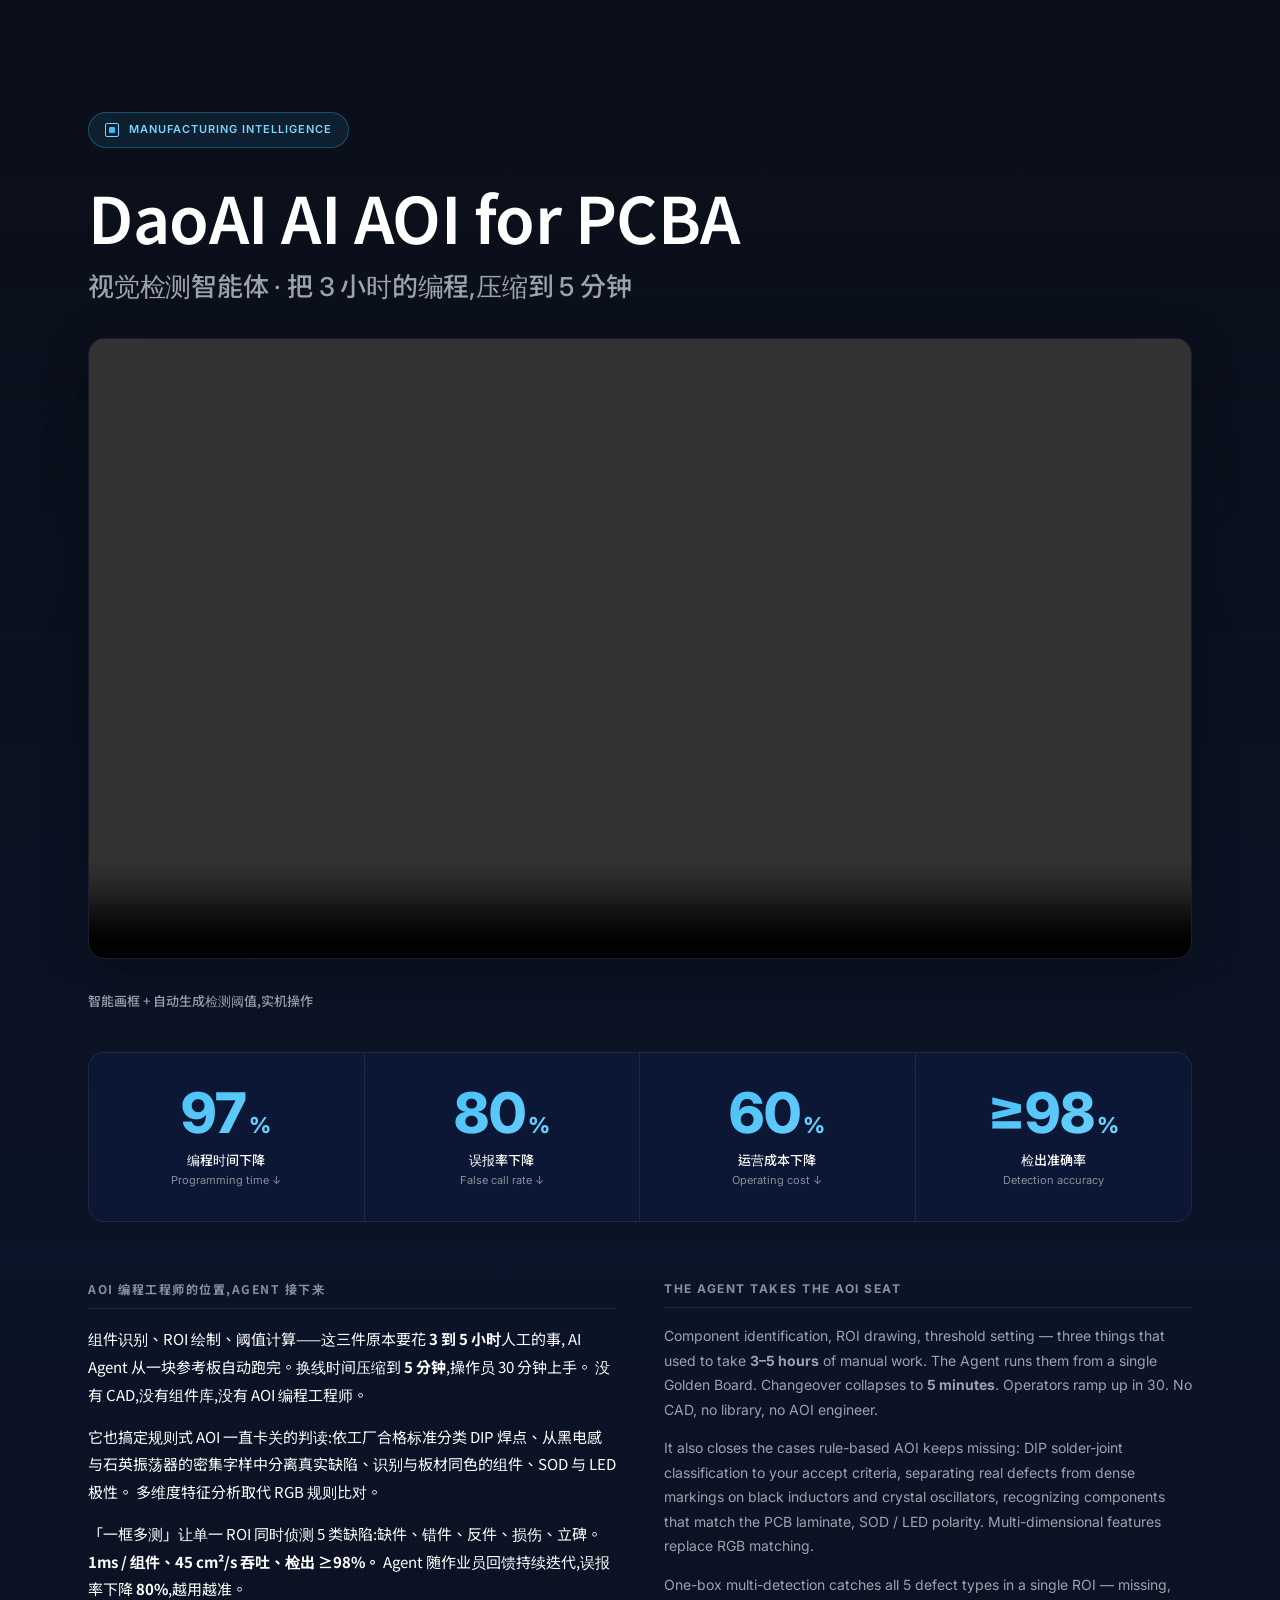
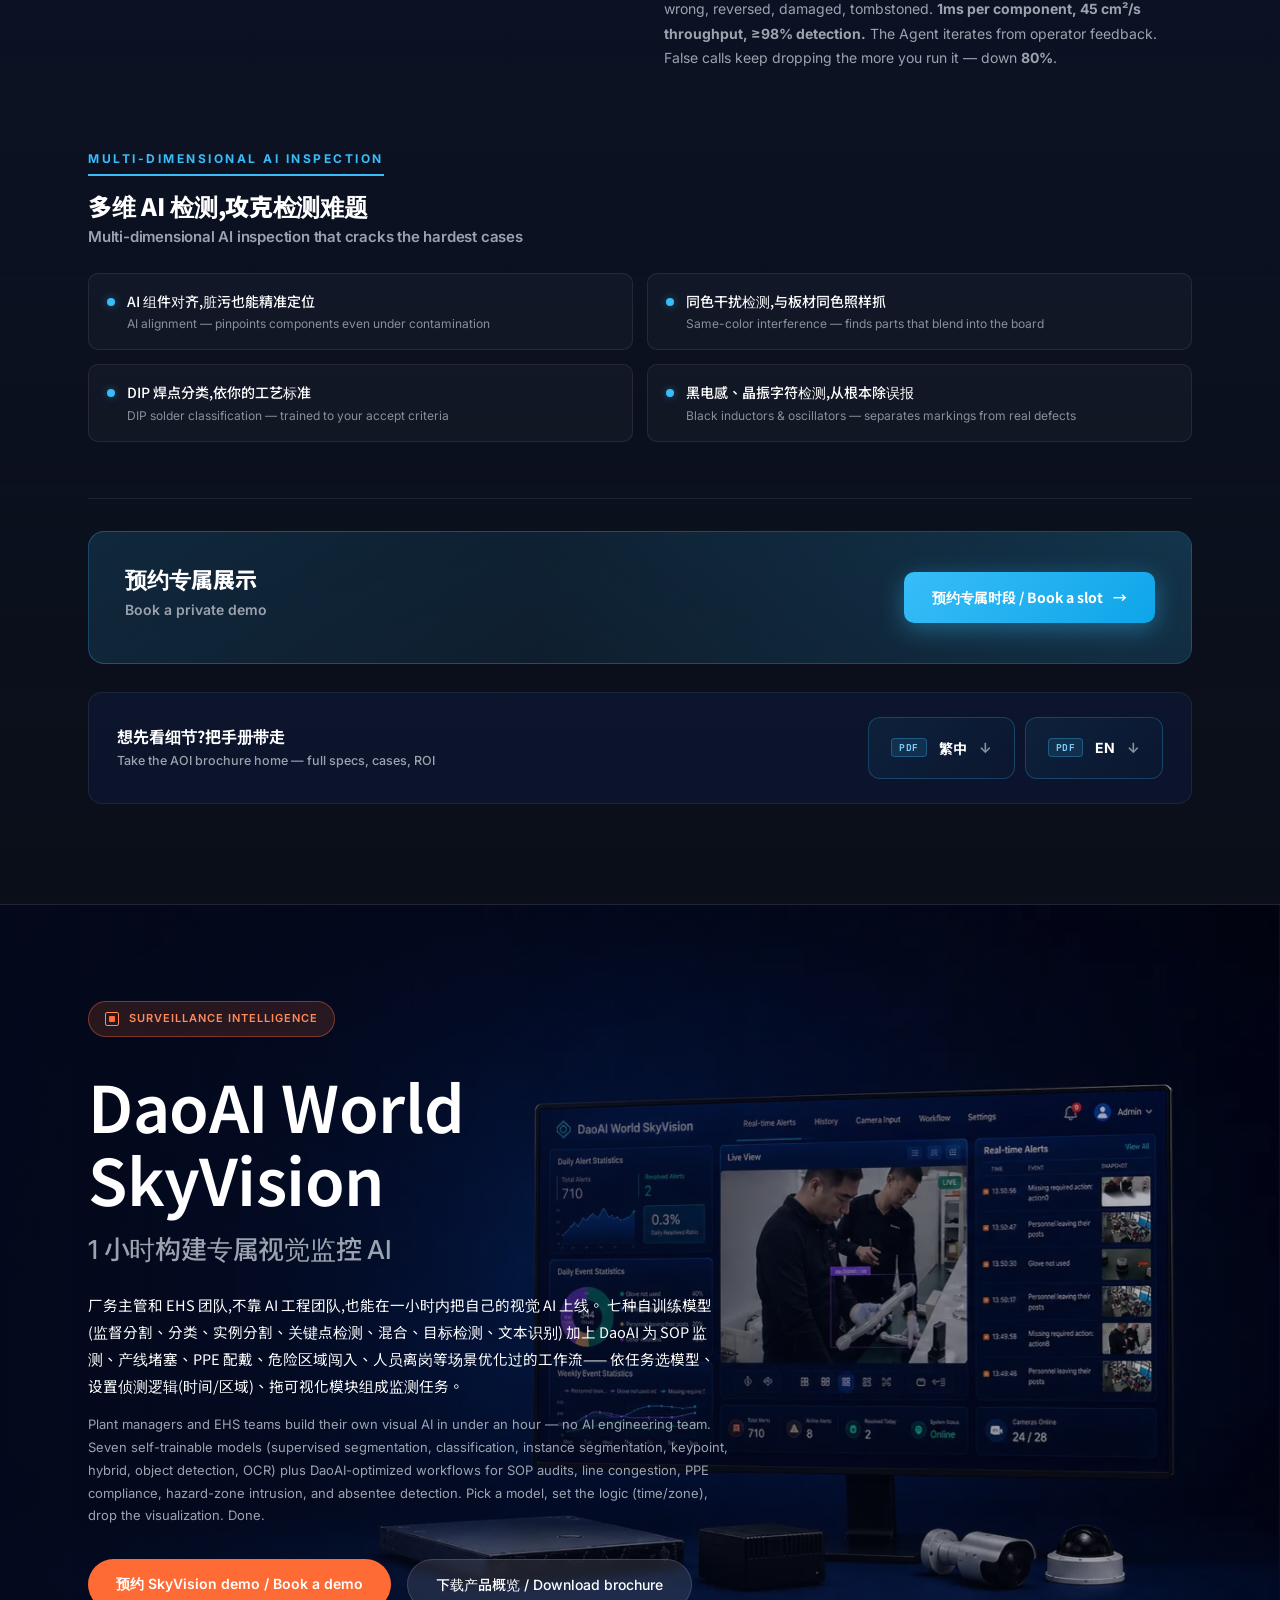
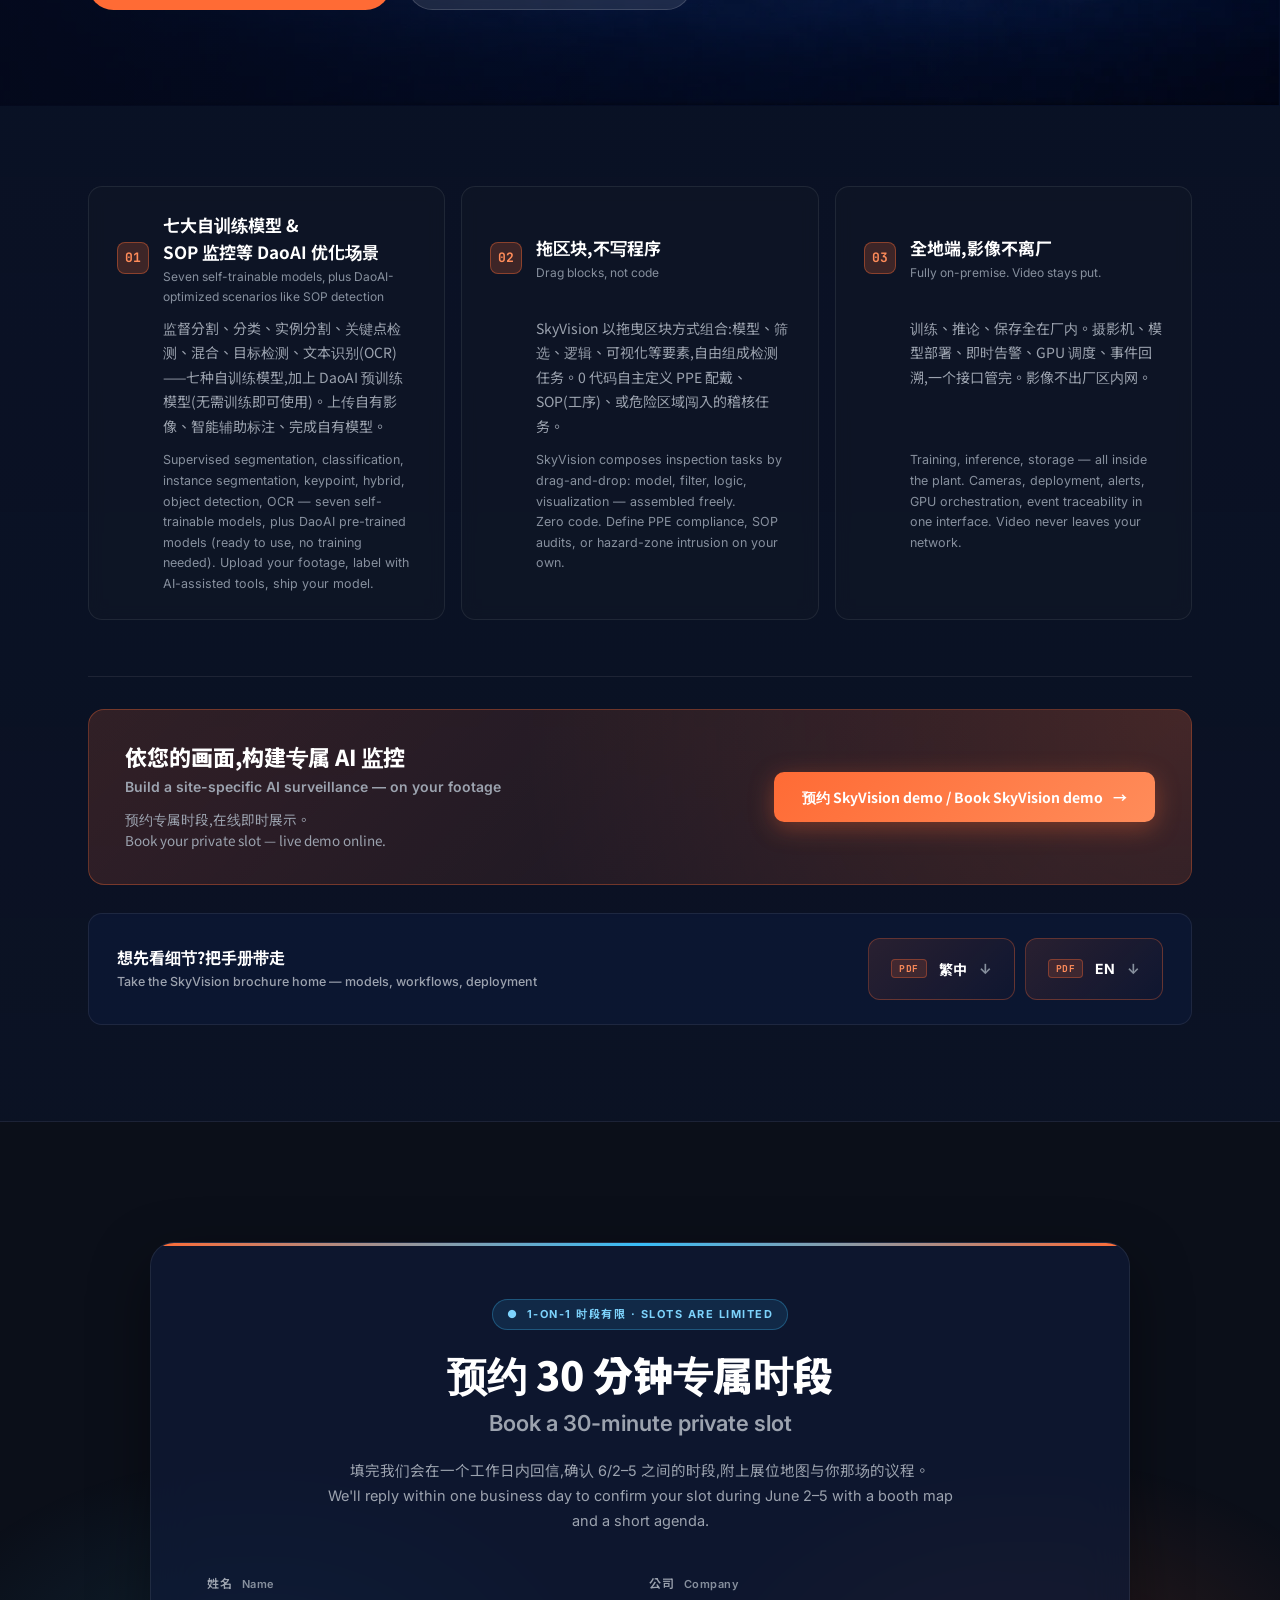
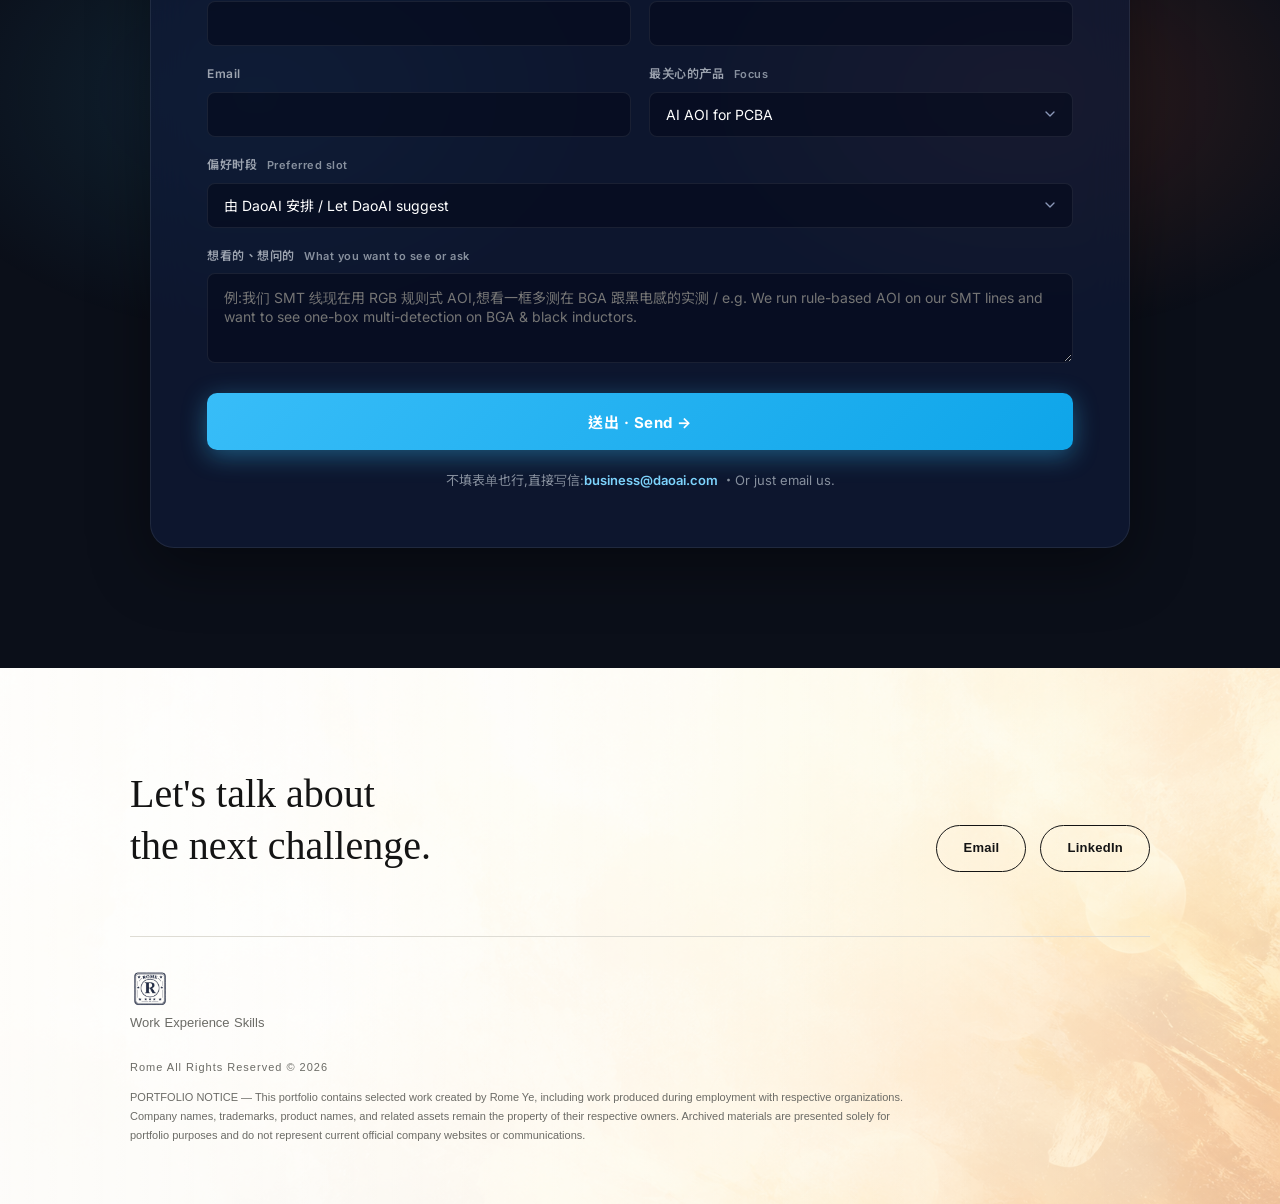
==== commit e3410a9a: "Unify InnoVEX desktop hero buttons and lower event details" ====
--- a/innovex-case-study-zh-cn.html
+++ b/innovex-case-study-zh-cn.html
@@ -1811,14 +1811,18 @@
     }
     .hero-meta,
     .hero-actions {
-      transform: translateY(40px);
-    }
+      transform: translateY(60px);
+    }
+    .hero-actions .btn-primary,
     .hero-actions .btn-secondary {
-      padding: 16px 28px;
+      padding: 14px 28px;
+      font-size: 14px;
+      border-radius: 999px;
+    }
+    .hero-actions .btn-secondary {
       color: #fff;
       background: rgba(255, 255, 255, 0.1);
-      border: 1px solid rgba(255, 255, 255, 0.1);
-      border-radius: 50px;
+      border: 1px solid rgba(255, 255, 255, 0.15);
       backdrop-filter: blur(10px);
       -webkit-backdrop-filter: blur(10px);
     }
